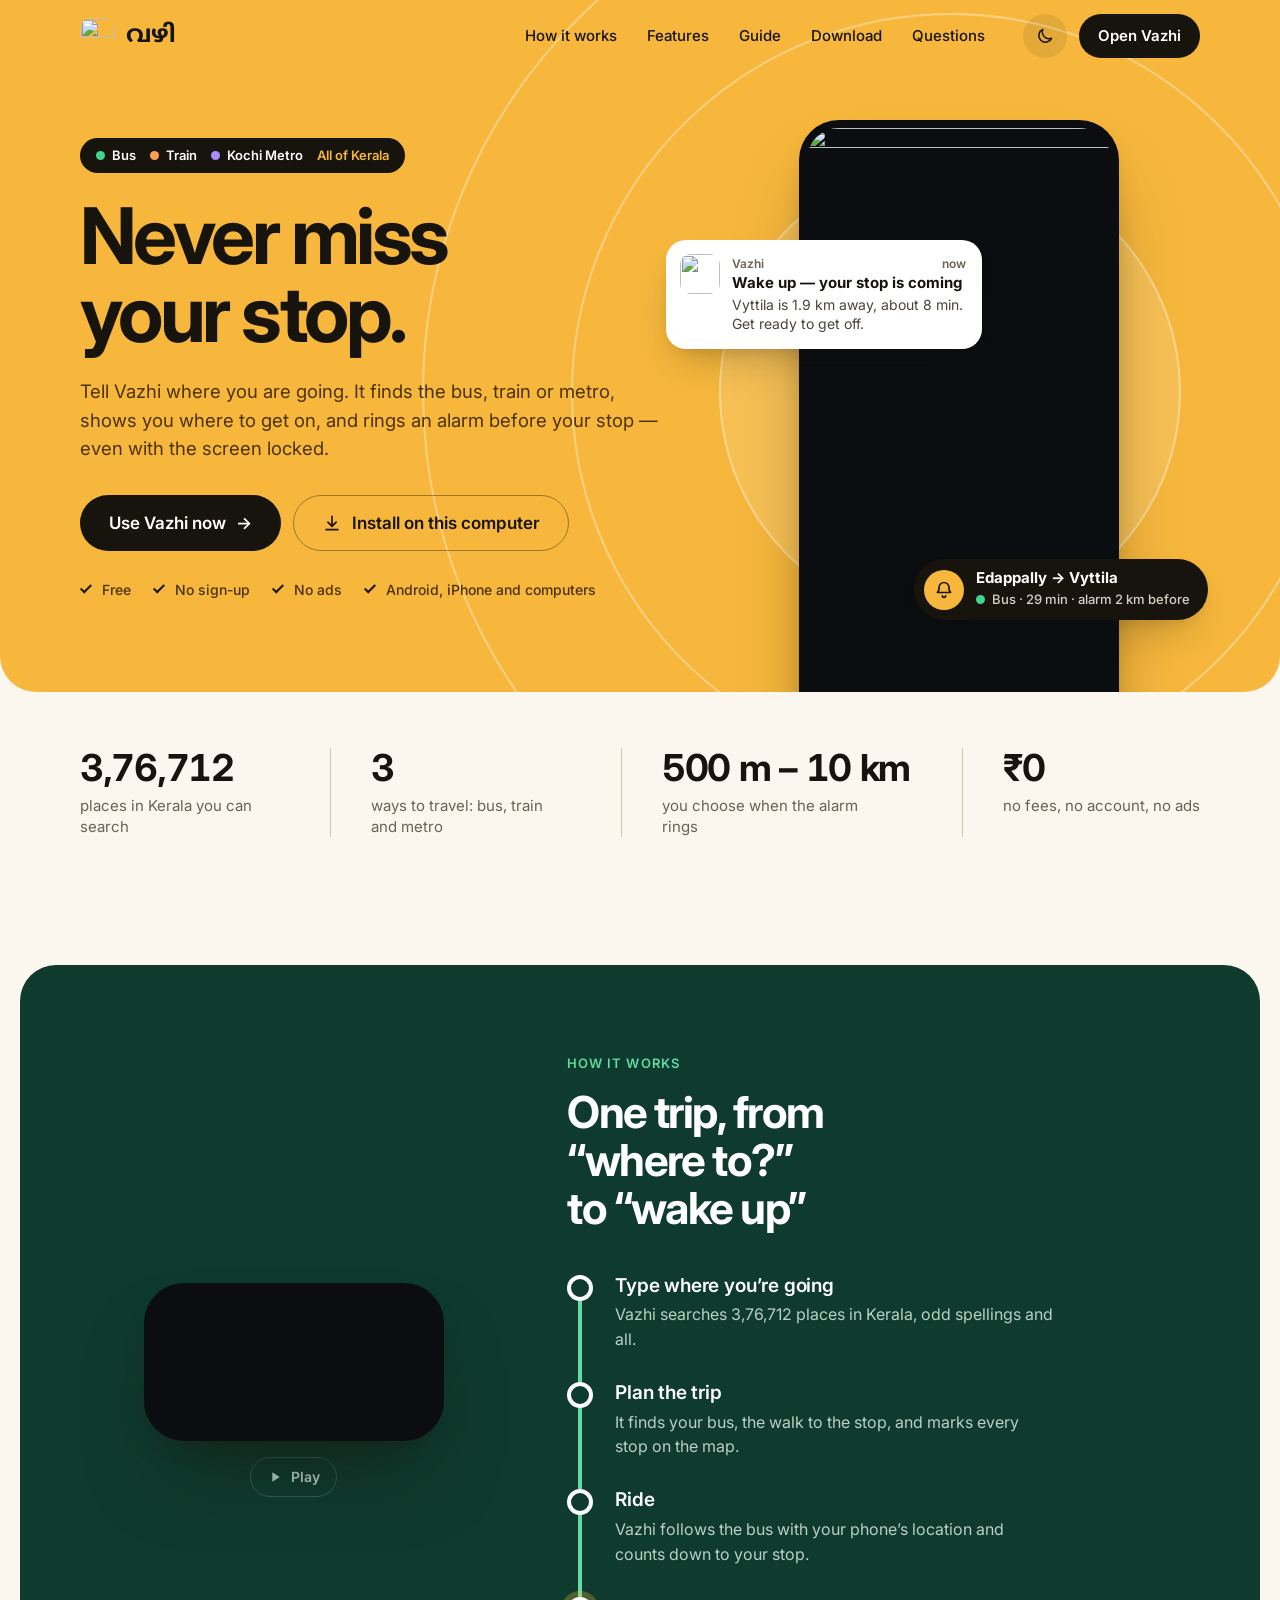
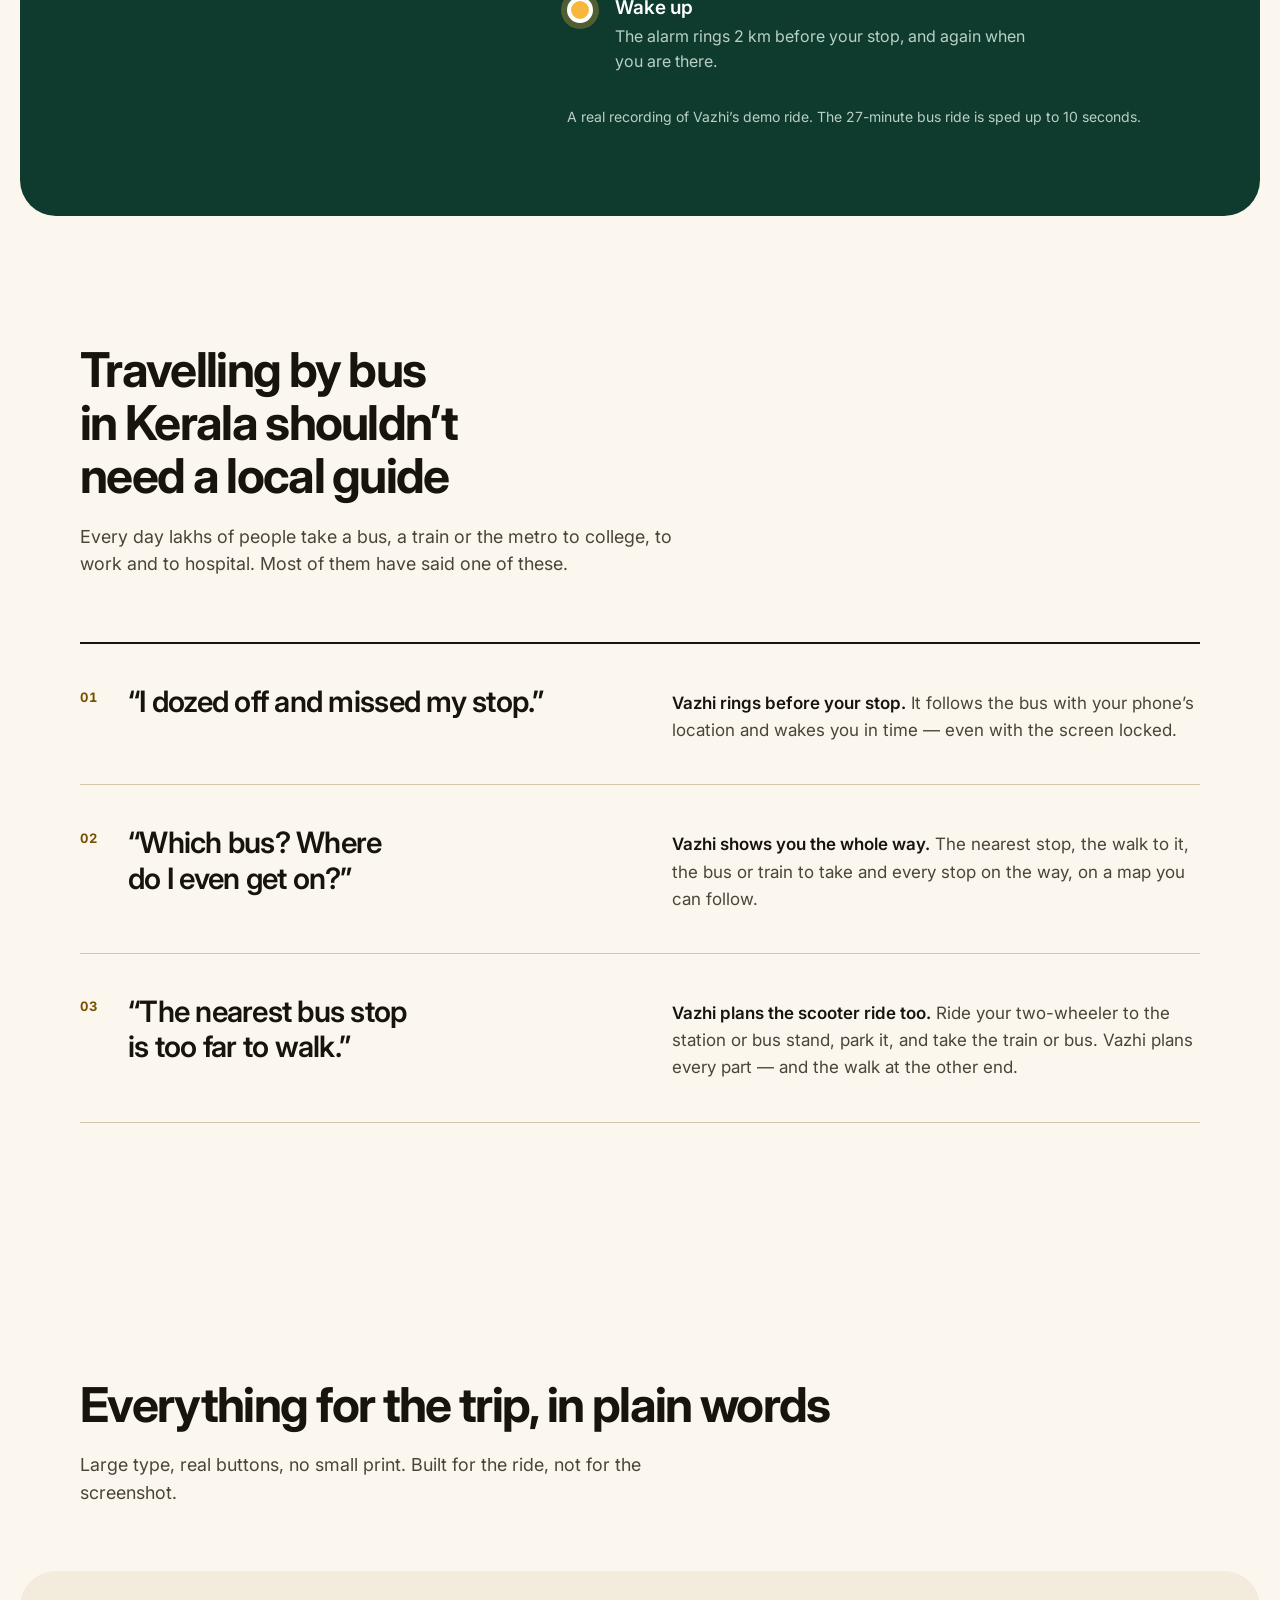
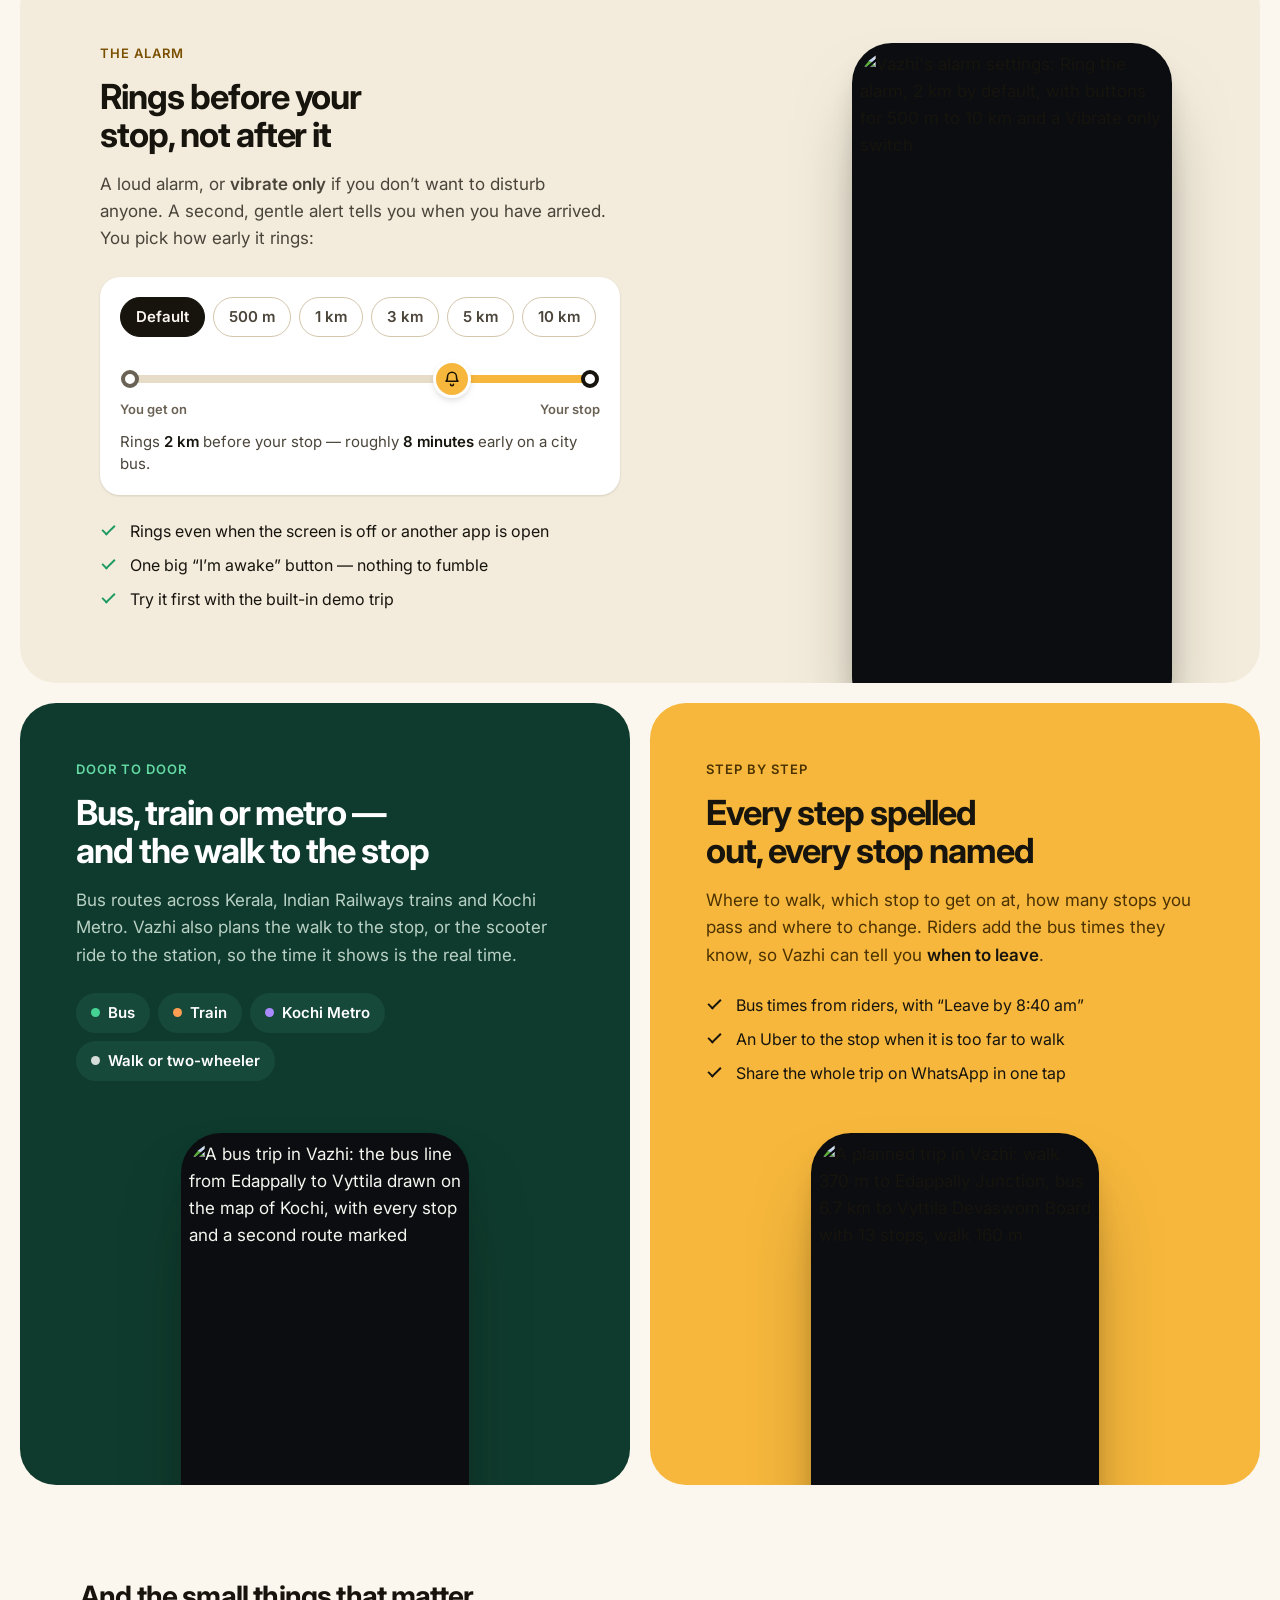
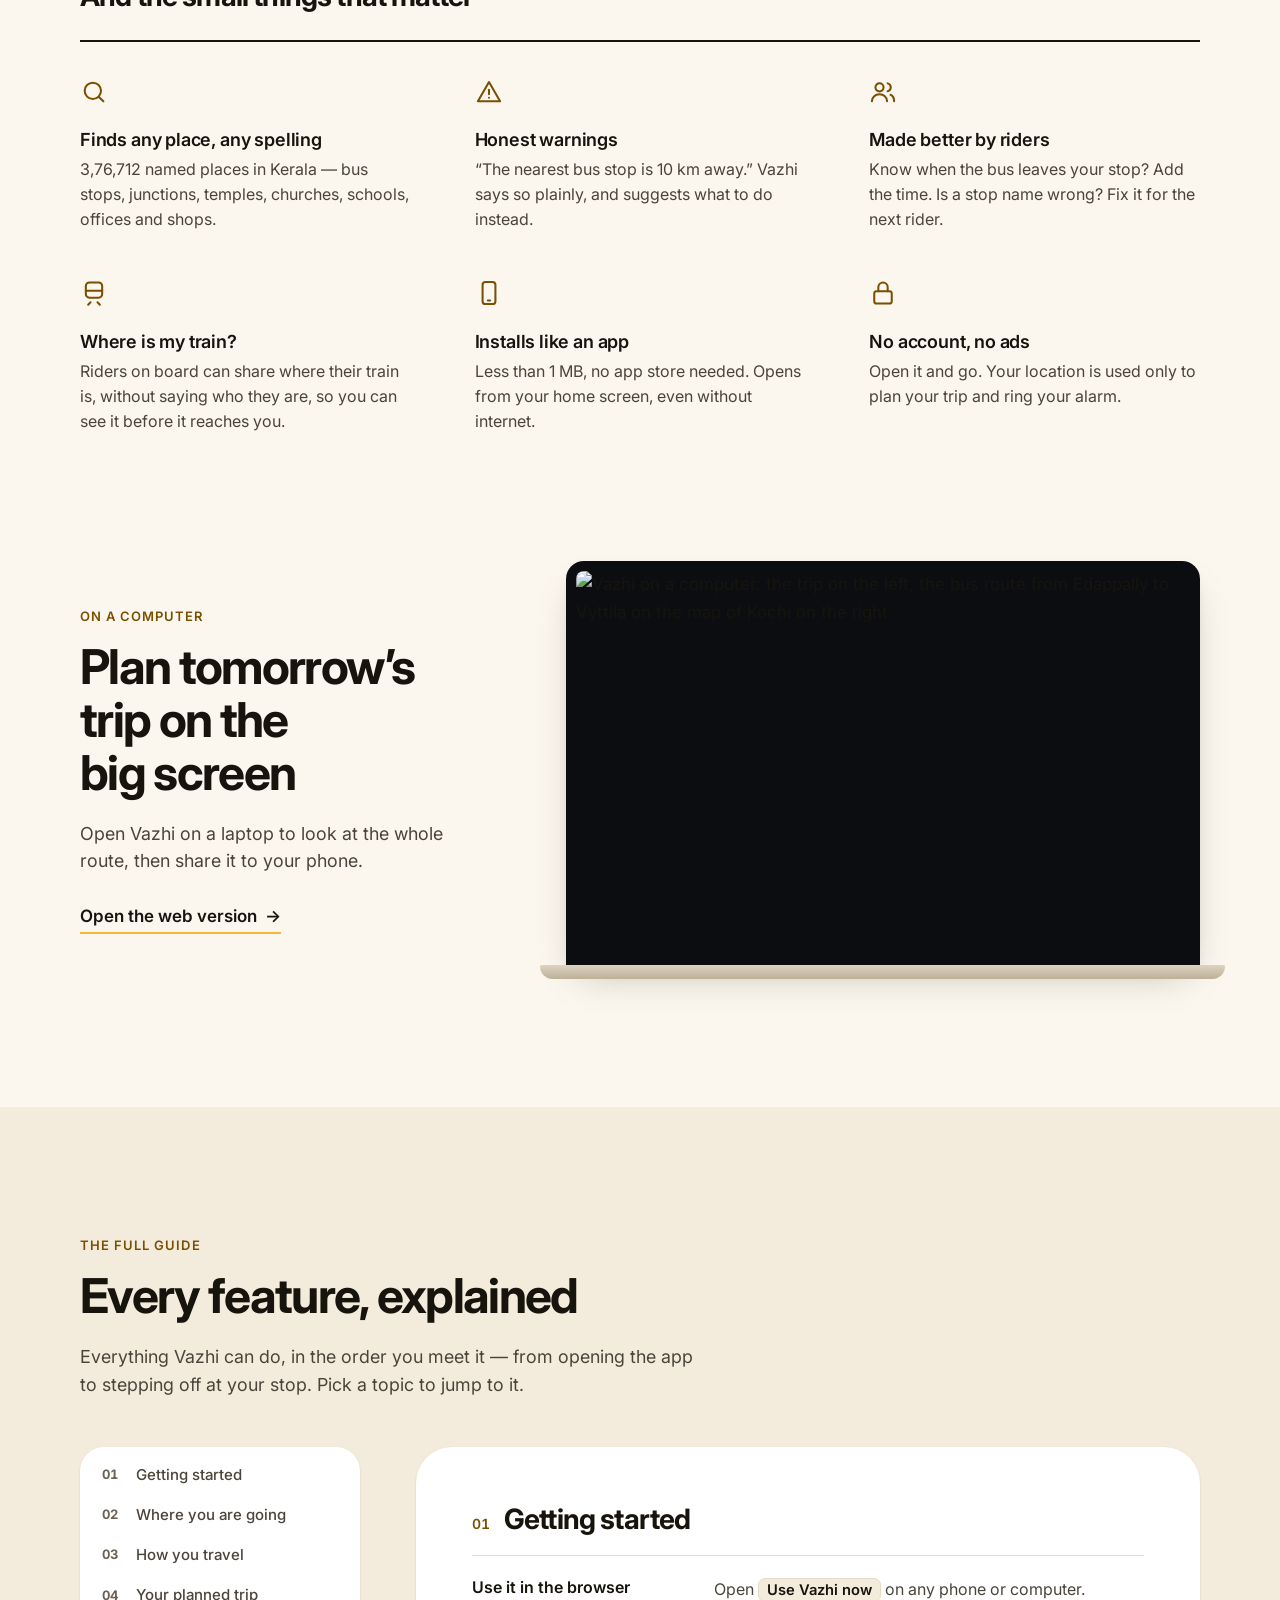
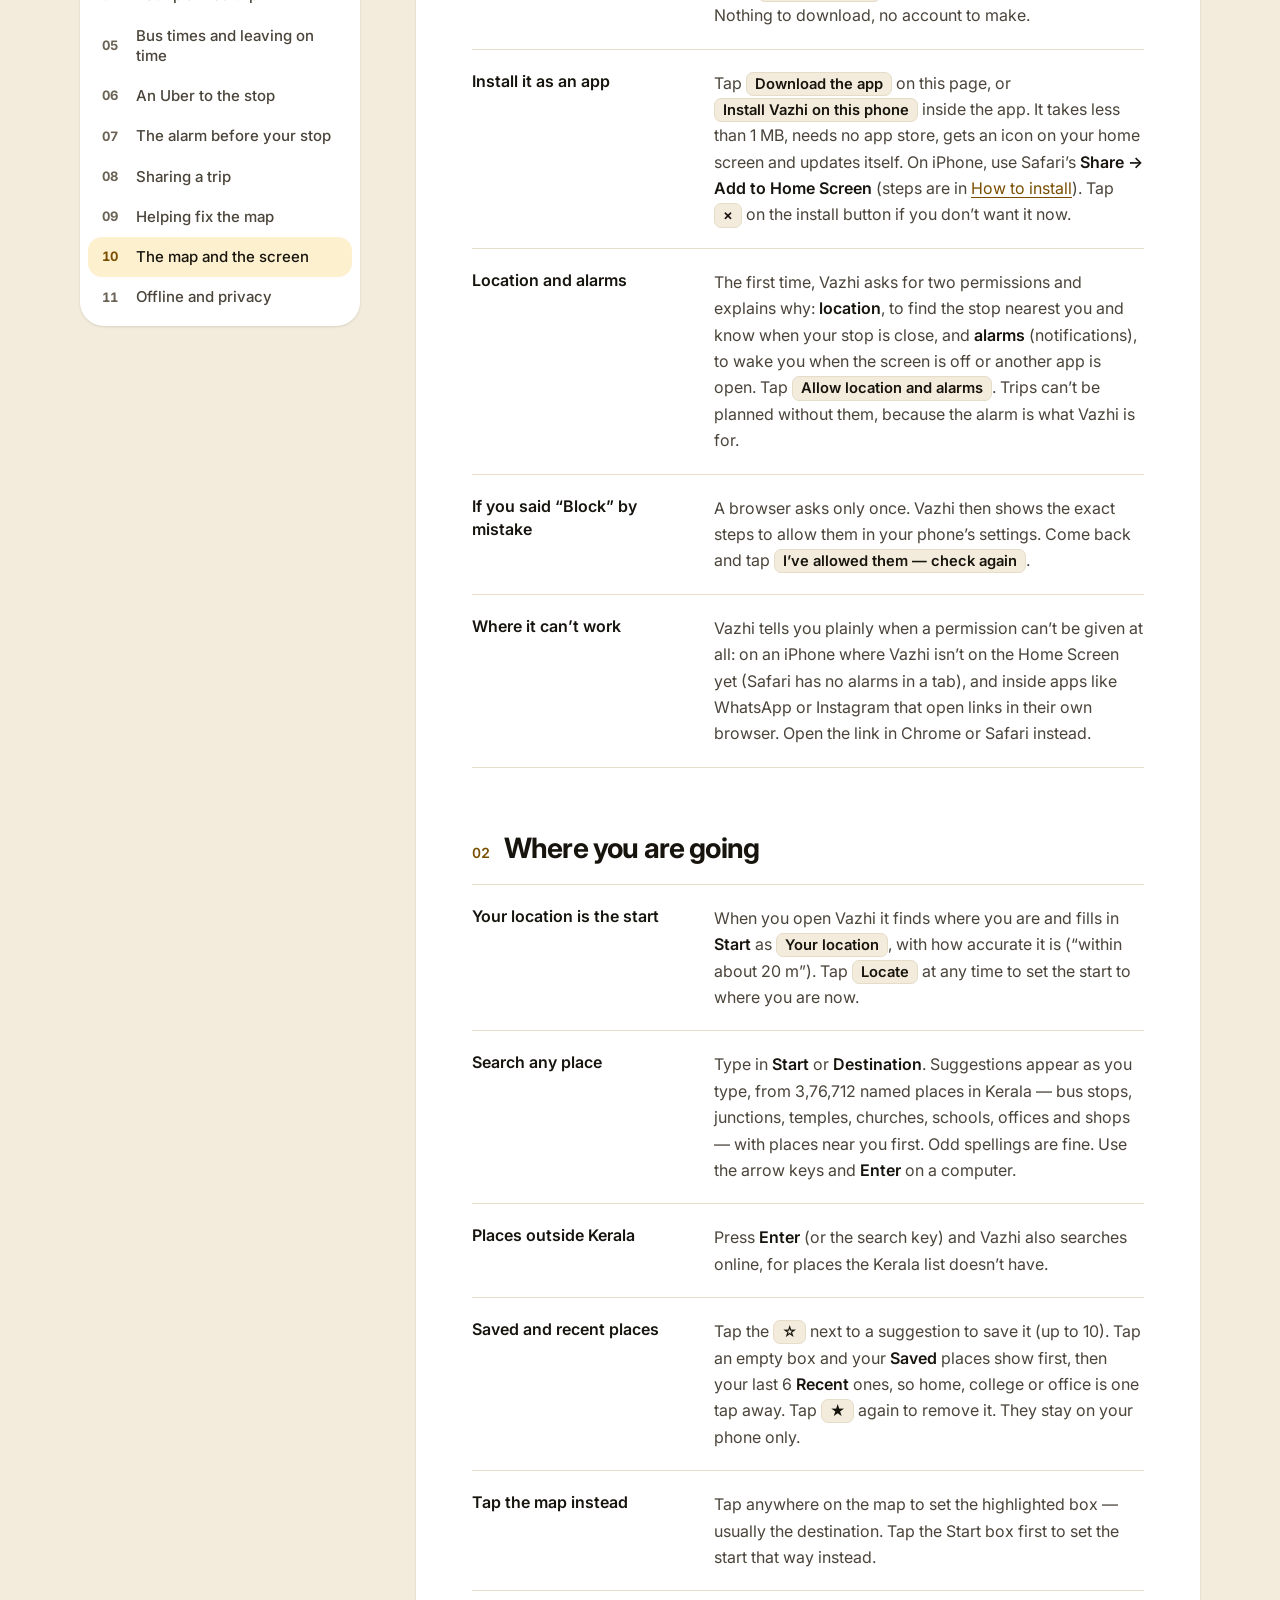
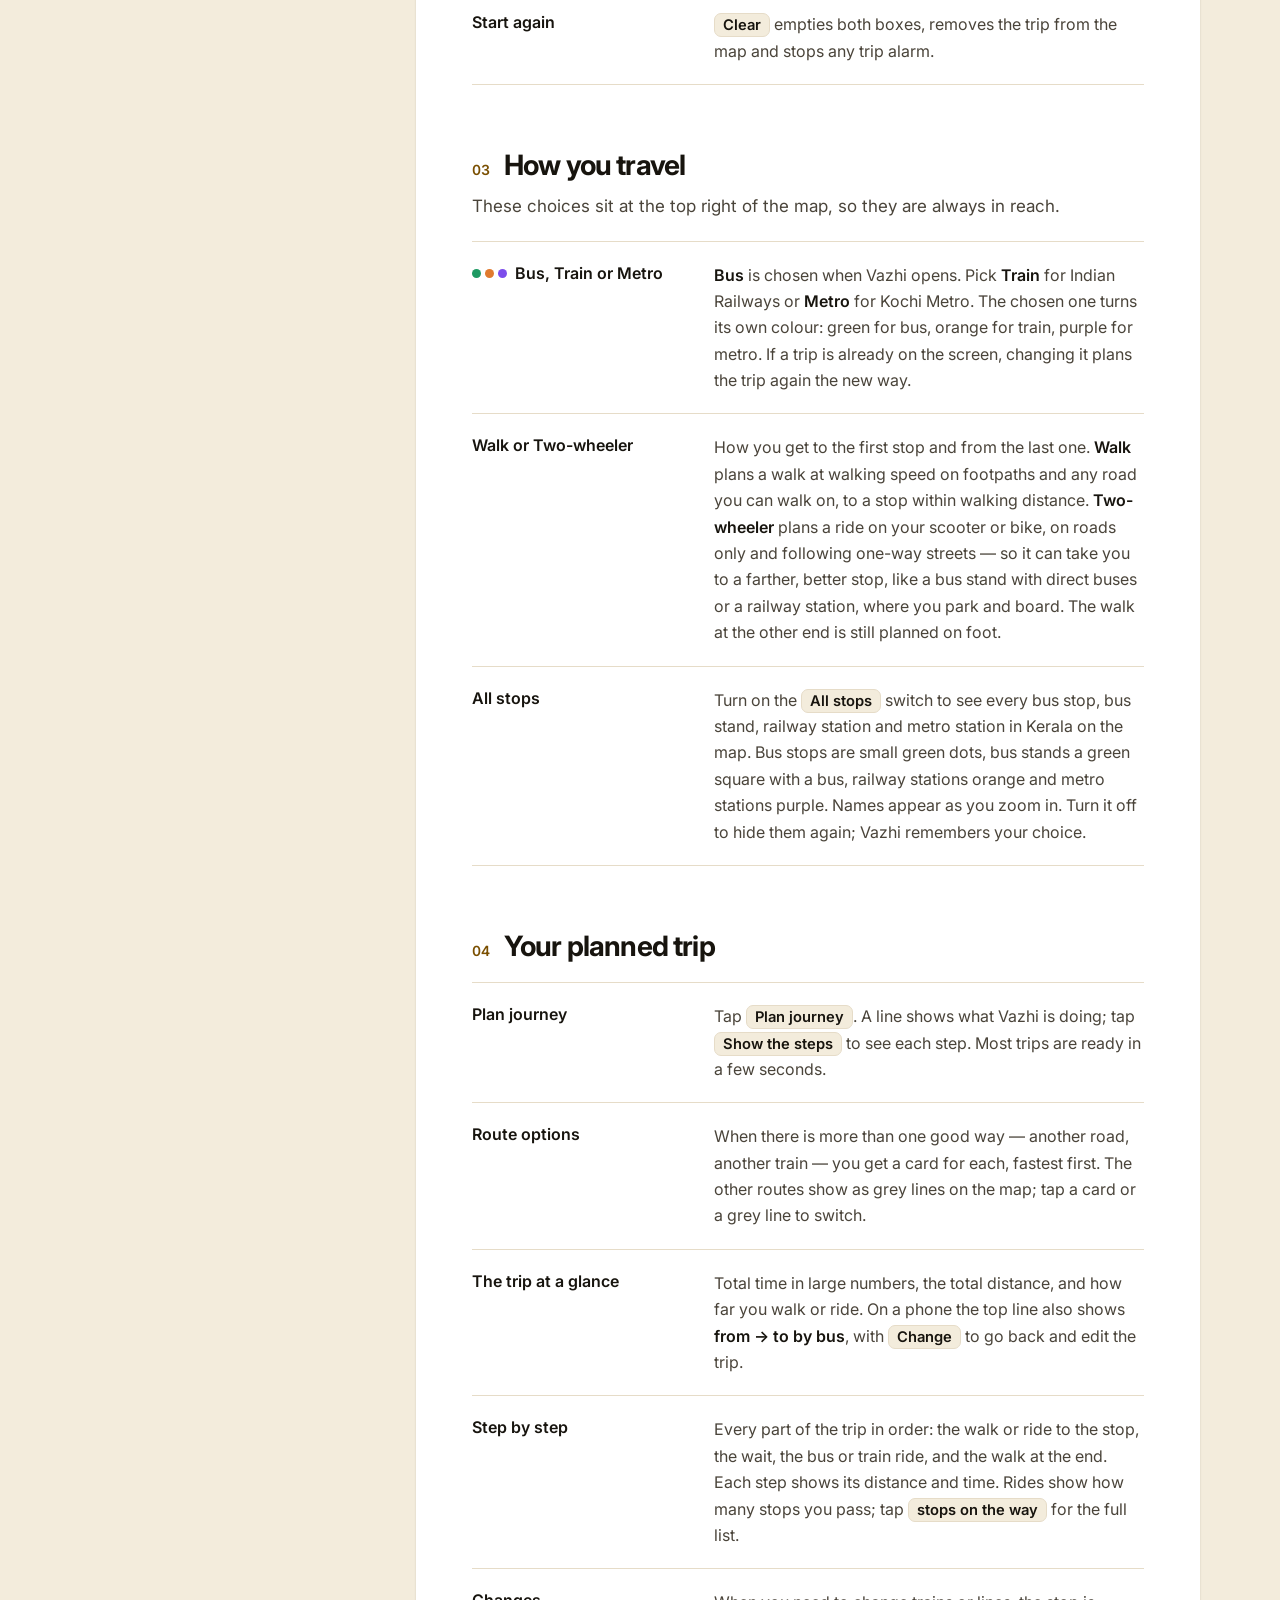
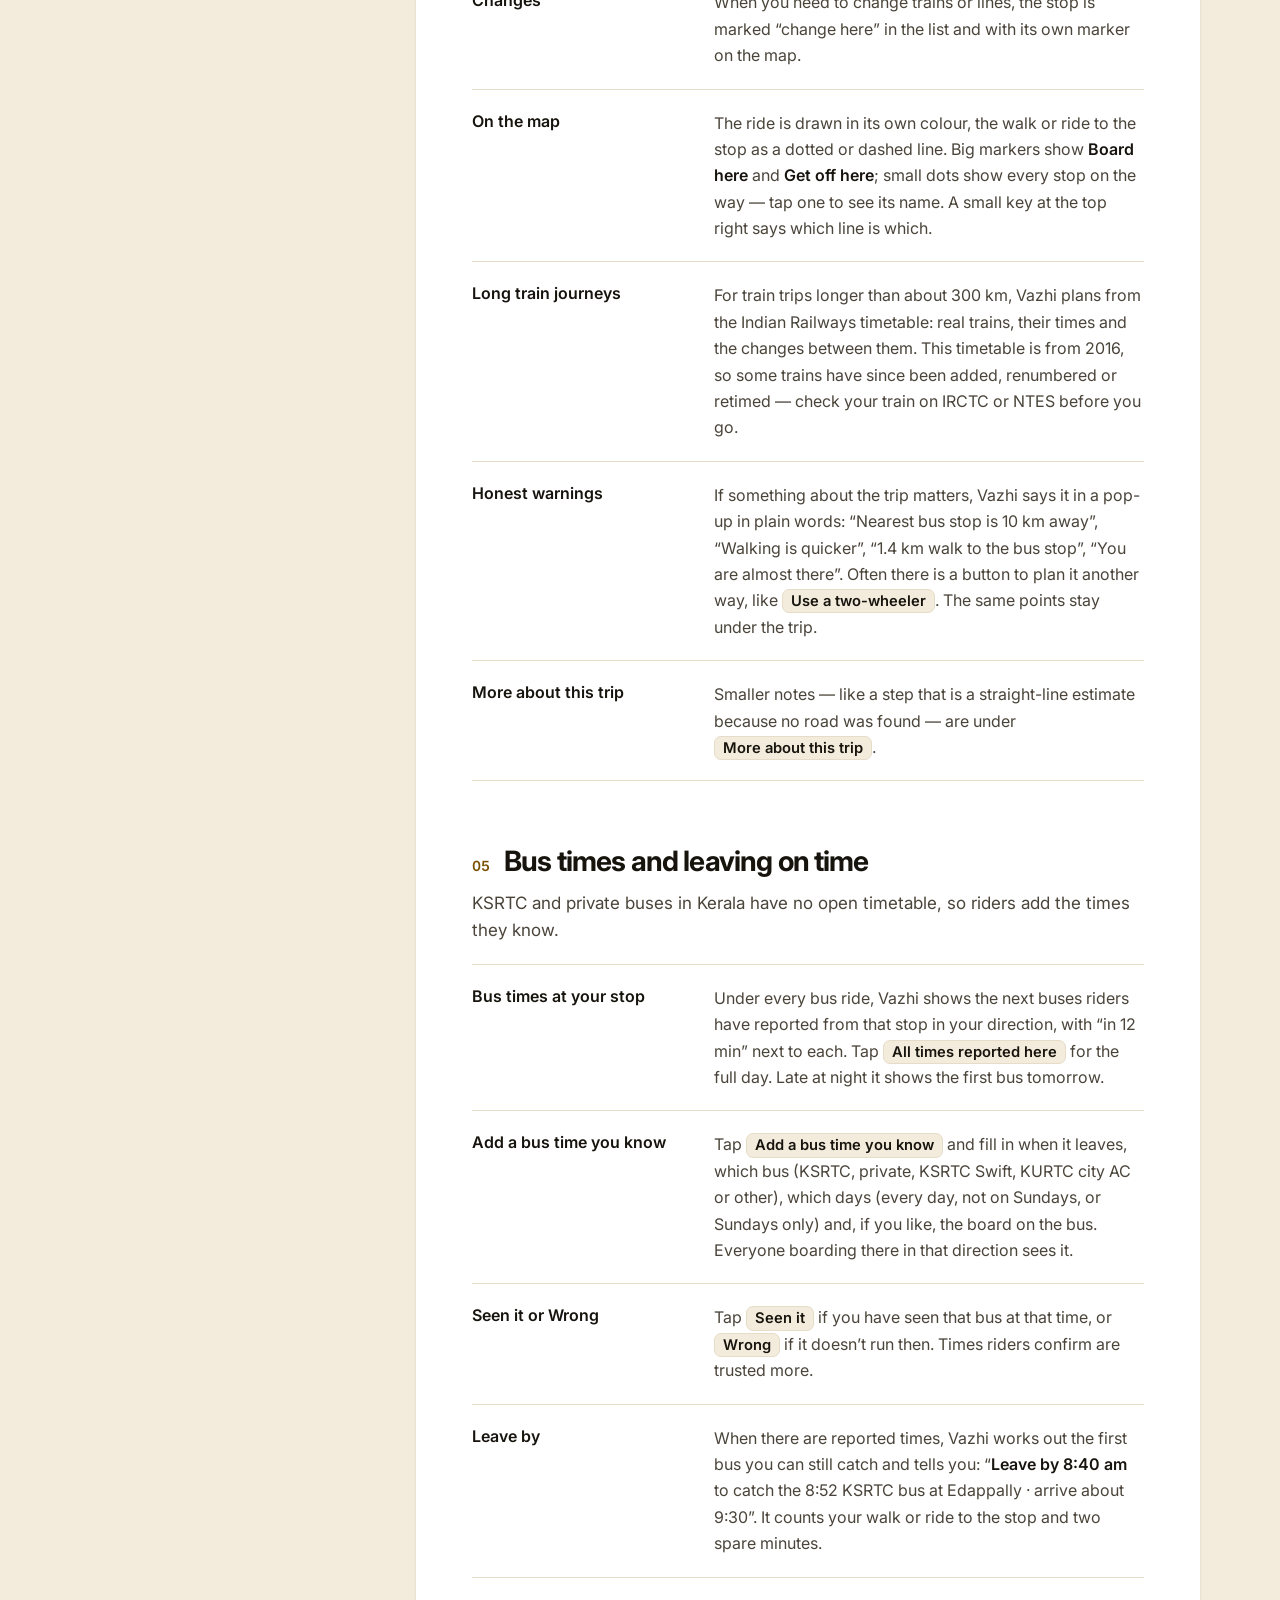
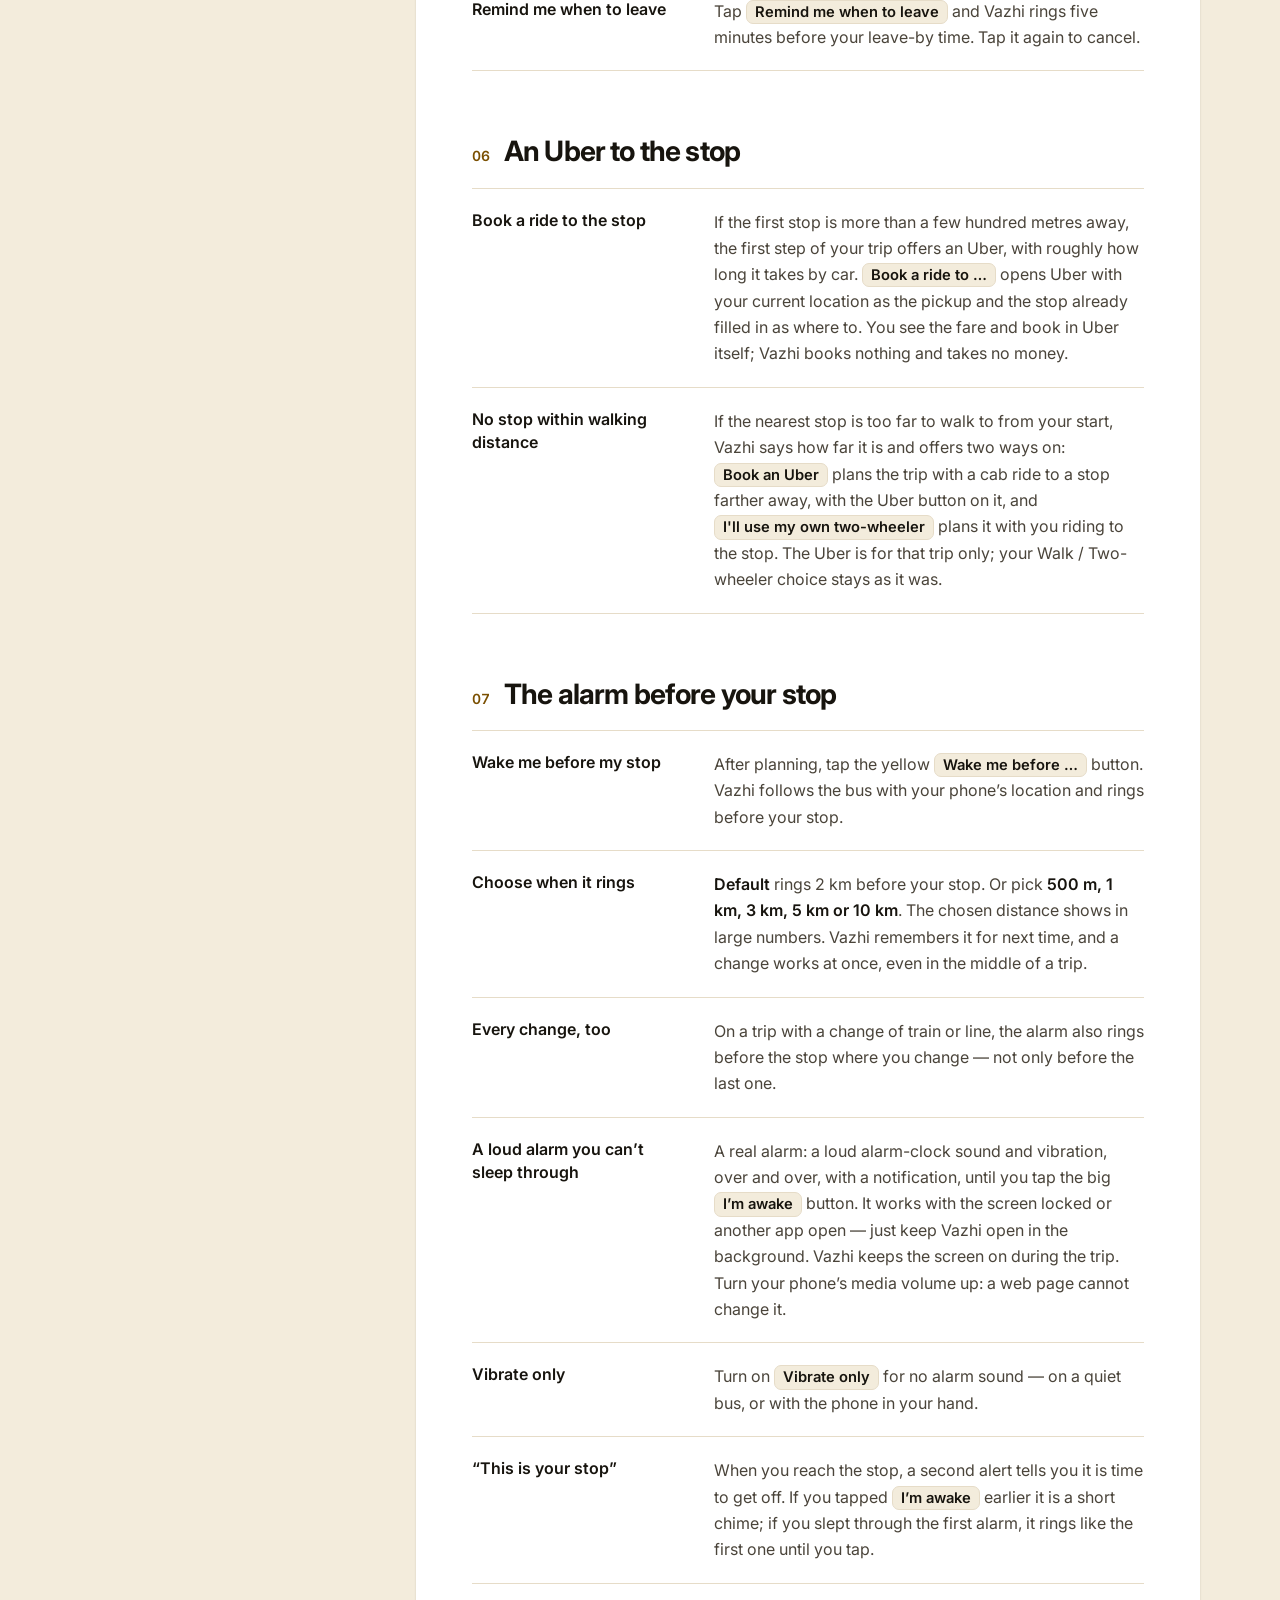
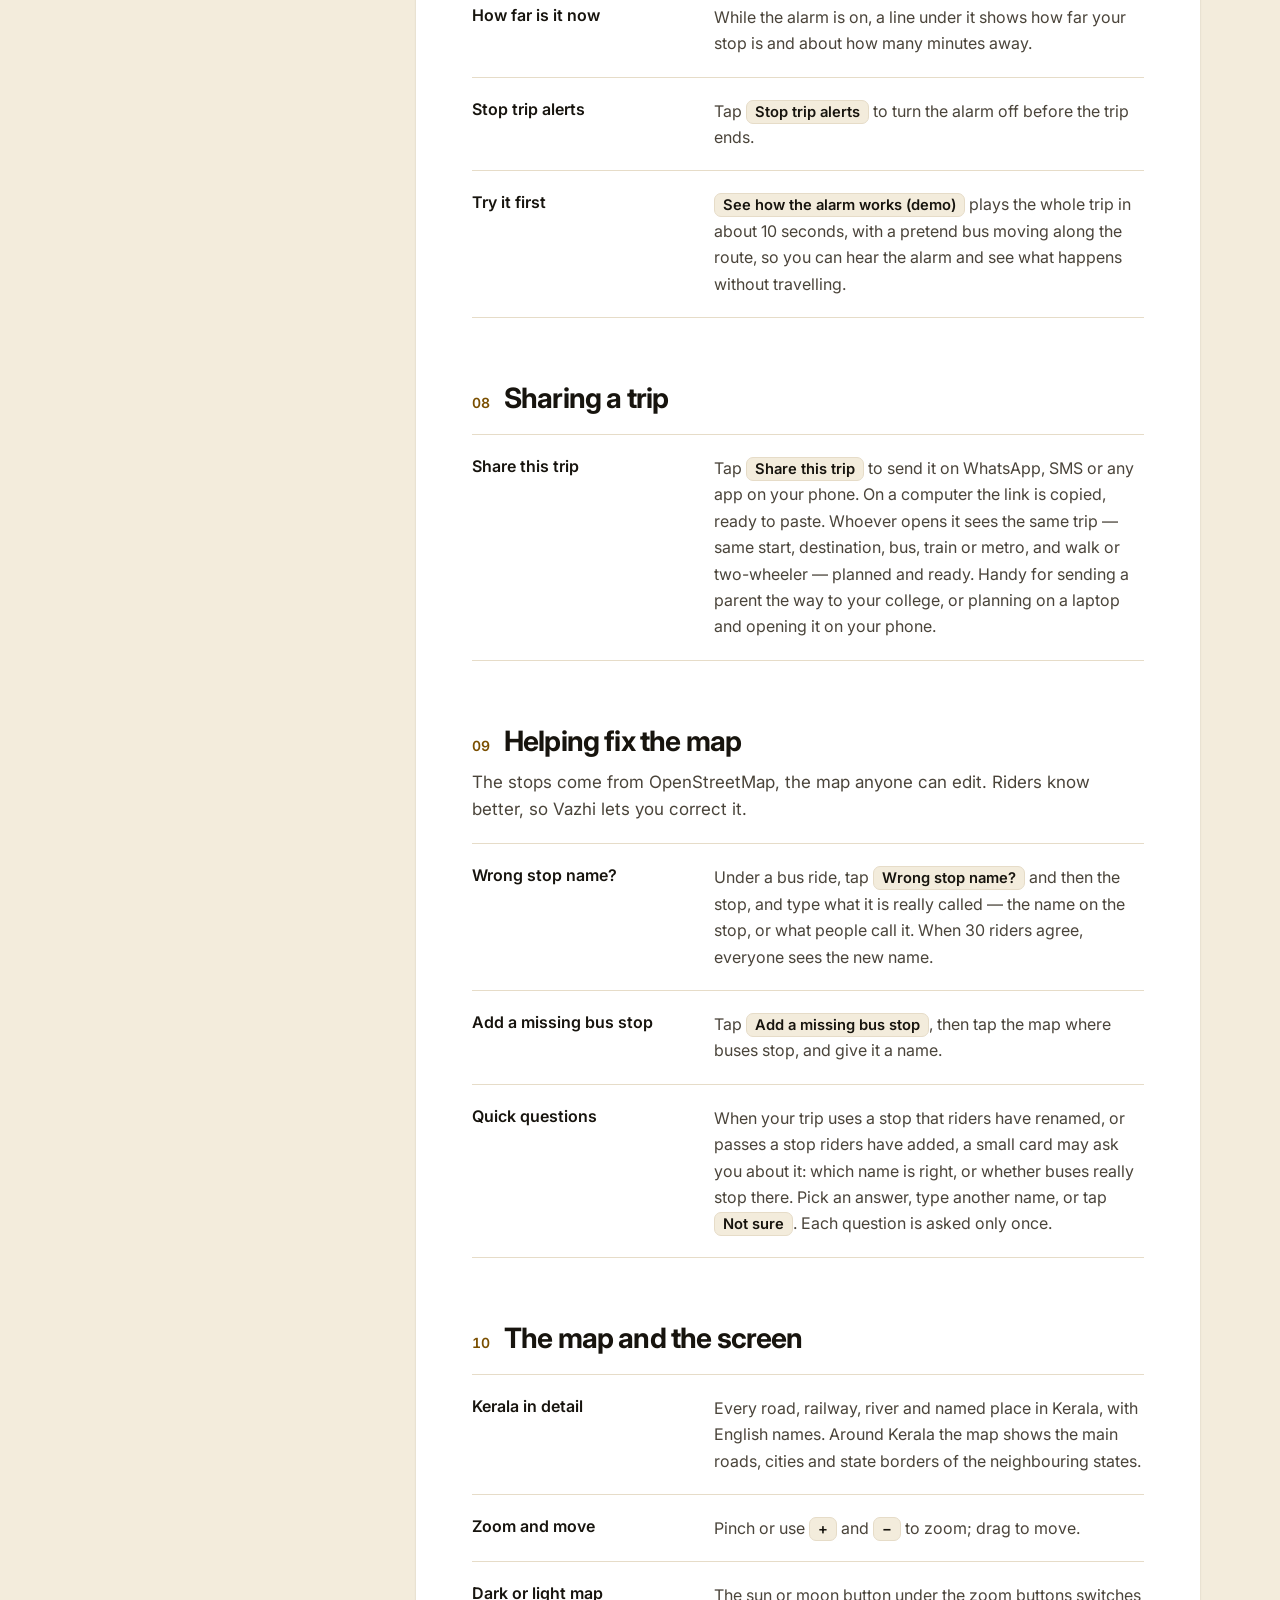
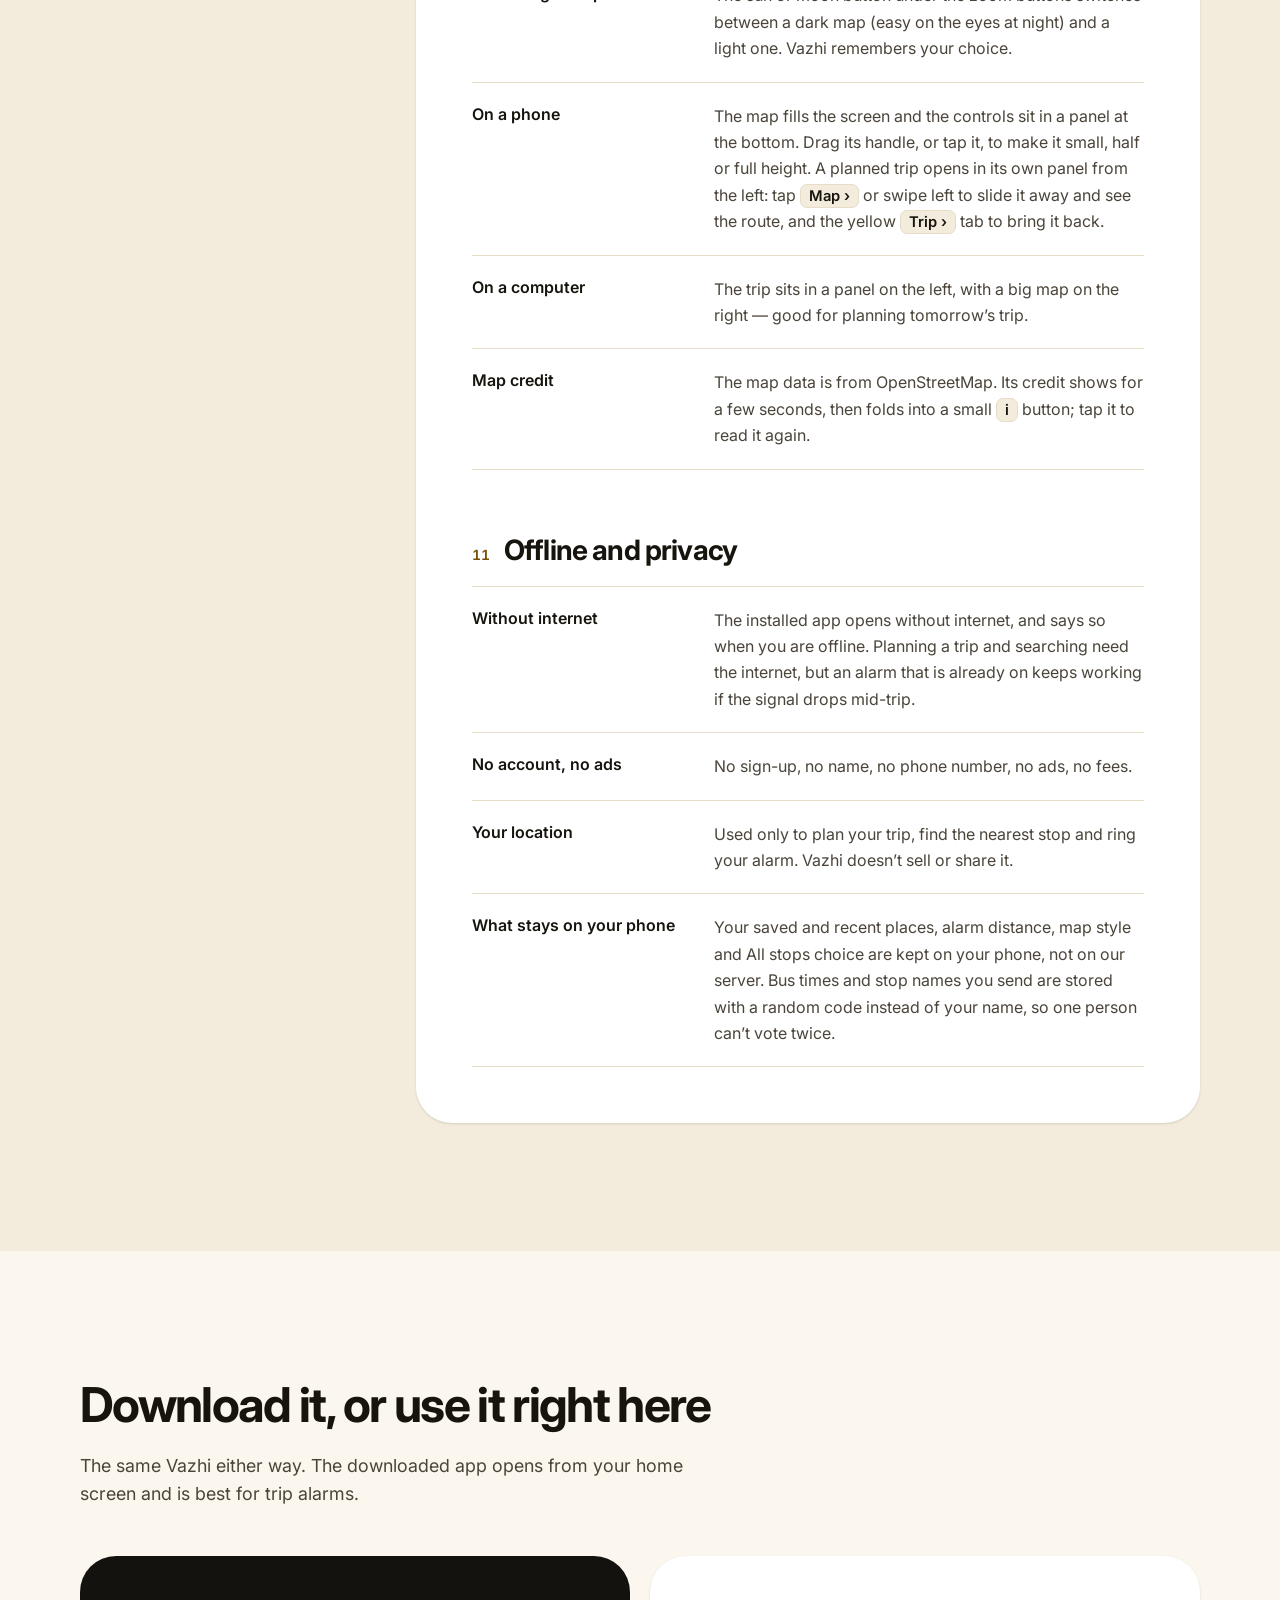
==== design-preview/index.html @ 4b5fb873 "Trip alarm speaks the stop name in Malayalam; backups and site updates Trip alarm voice: - The alarm" ====
<!DOCTYPE html>
<html lang="en-IN">
<head>
<meta charset="utf-8" />
<meta name="viewport" content="width=device-width, initial-scale=1" />
<title>Vazhi — never miss your stop</title>
<meta name="description" content="Vazhi plans your trip by bus, train or metro across Kerala and rings an alarm before your stop. Free, no sign-up. Install it or use it in your browser." />
<meta name="theme-color" content="#f6b73c" data-dark="#1b1812" />
<meta property="og:title" content="Vazhi — never miss your stop" />
<meta property="og:description" content="Bus, train and metro across Kerala, door to door, with an alarm before your stop." />
<meta property="og:type" content="website" />
<link rel="manifest" href="manifest.webmanifest" />
<link rel="icon" type="image/png" sizes="32x32" href="icons/favicon-32.png" />
<link rel="apple-touch-icon" href="icons/apple-touch-icon.png" />
<link rel="preconnect" href="https://fonts.googleapis.com" />
<link rel="preconnect" href="https://fonts.gstatic.com" crossorigin />
<link rel="stylesheet" href="https://fonts.googleapis.com/css2?family=Inter:opsz,wght@14..32,400..700&family=Noto+Sans+Malayalam:wght@600;700&display=swap" />
<link rel="stylesheet" href="home.css" />
<script src="theme.js"></script>
</head>
<body class="home">

<a class="skip" href="#main">Skip to content</a>

<header class="nav" id="nav">
  <div class="wrap nav__in">
    <a class="logo" href="#top" aria-label="Vazhi home">
      <img src="icons/icon-192.png" alt="" width="36" height="36" />
      <span class="ml" lang="ml">വഴി</span>
    </a>
    <nav class="nav__links" aria-label="Sections">
      <a href="#how">How it works</a>
      <a href="#features">Features</a>
      <a href="#guide">Guide</a>
      <a href="#get">Download</a>
      <a href="#faq">Questions</a>
    </nav>
    <button type="button" class="theme-toggle" id="theme-toggle" aria-label="Switch to dark mode" aria-pressed="false">
      <svg class="theme-toggle__moon" viewBox="0 0 24 24" aria-hidden="true"><path d="M20 14.5A8 8 0 0 1 9.5 4a8 8 0 1 0 10.5 10.5Z"/></svg>
      <svg class="theme-toggle__sun" viewBox="0 0 24 24" aria-hidden="true"><circle cx="12" cy="12" r="4"/><path d="M12 2v2.5M12 19.5V22M2 12h2.5M19.5 12H22M4.9 4.9l1.8 1.8M17.3 17.3l1.8 1.8M4.9 19.1l1.8-1.8M17.3 6.7l1.8-1.8"/></svg>
    </button>
    <a class="btn btn--small btn--ink" href="/app">Open Vazhi</a>
    <button type="button" class="nav__menu" id="nav-menu" aria-label="Menu" aria-expanded="false" aria-controls="nav-drop">
      <span></span><span></span><span></span>
    </button>
  </div>
  <!-- Phones and tablets: the sections behind the three-bar button. -->
  <nav class="nav__drop" id="nav-drop" aria-label="Sections" hidden>
    <div class="wrap">
      <a href="#how">How it works</a>
      <a href="#why">Why Vazhi</a>
      <a href="#features">Features</a>
      <a href="#guide">Full guide</a>
      <a href="#get">Download</a>
      <a href="#how-install">How to install</a>
      <a href="#faq">Questions</a>
    </div>
  </nav>
</header>

<main id="main">

<!-- ============================================================ hero -->
<section class="hero" id="top">
  <div class="rings hero__rings" aria-hidden="true"><i></i><i></i><i></i></div>
  <div class="wrap hero__in">
    <div class="hero__text">
      <p class="modes-pill"><span><i class="dot dot--bus"></i>Bus</span><span><i class="dot dot--train"></i>Train</span><span><i class="dot dot--metro"></i>Kochi Metro</span><span class="modes-pill__where">All of Kerala</span></p>
      <h1>Never miss your&nbsp;stop.</h1>
      <p class="lead">Tell Vazhi where you are going. It finds the bus, train or metro, shows you where to get on, and rings an alarm before your stop &mdash; even with the screen locked.</p>
      <div class="cta">
        <a class="btn btn--ink btn--big" href="/app">Use Vazhi now <span aria-hidden="true">&rarr;</span></a>
        <button type="button" class="btn btn--onbrand btn--big js-install">
          <svg aria-hidden="true" viewBox="0 0 24 24"><path d="M12 3a1 1 0 0 1 1 1v9.6l3.3-3.3a1 1 0 1 1 1.4 1.4l-5 5a1 1 0 0 1-1.4 0l-5-5a1 1 0 0 1 1.4-1.4l3.3 3.3V4a1 1 0 0 1 1-1ZM5 19h14a1 1 0 1 1 0 2H5a1 1 0 1 1 0-2Z"/></svg>
          <span class="js-install-label">Download the app</span>
        </button>
      </div>
      <ul class="assure" aria-label="What it costs">
        <li>Free</li><li>No sign-up</li><li>No ads</li><li>Android, iPhone and computers</li>
      </ul>
    </div>

    <div class="hero__art" aria-hidden="true">
      <div class="phone hero__phone"><img src="site/phone-route.webp" alt="" width="585" height="1266" /></div>
      <div class="note">
        <img src="icons/icon-192.png" alt="" width="40" height="40" />
        <div>
          <p class="note__meta"><span>Vazhi</span><span>now</span></p>
          <p class="note__title">Wake up &mdash; your stop is coming</p>
          <p class="note__body">Vyttila is 1.9 km away, about 8 min. Get ready to get off.</p>
        </div>
      </div>
      <div class="tripchip">
        <span class="tripchip__bell"><svg viewBox="0 0 24 24"><path d="M6 9a6 6 0 1 1 12 0c0 5 2 6 2 6H4s2-1 2-6Z"/><path d="M10 19a2 2 0 0 0 4 0"/></svg></span>
        <div>
          <p class="tripchip__title">Edappally &rarr; Vyttila</p>
          <p class="tripchip__body"><i class="dot dot--bus"></i>Bus &middot; 29 min &middot; alarm 2 km before</p>
        </div>
      </div>
    </div>
  </div>
</section>

<!-- ============================================================ numbers -->
<section class="numbers" aria-label="Vazhi in numbers">
  <div class="wrap numbers__in">
    <div><b>3,76,712</b><span>places in Kerala you can search</span></div>
    <div><b>3</b><span>ways to travel: bus, train and metro</span></div>
    <div><b>500 m – 10 km</b><span>you choose when the alarm rings</span></div>
    <div><b>₹0</b><span>no fees, no account, no ads</span></div>
  </div>
</section>

<!-- ============================================================ how it works (the demo) -->
<section class="band" id="how" aria-labelledby="demo-h">
  <div class="panel panel--forest demo">
    <div class="demo__shot">
      <div class="phone demo__phone">
        <video class="demo__video" id="demo-video" muted loop playsinline preload="metadata"
               poster="site/demo-poster.webp" width="600" height="1298"
               aria-label="Vazhi demo: typing Vyttila, planning a bus trip from Edappally, the bus moving along the map, the alarm: Wake up, then This is your stop, and a five-star rating">
          <source src="site/demo.mp4" type="video/mp4" />
        </video>
      </div>
      <button type="button" class="demo__toggle" id="demo-toggle" aria-controls="demo-video">
        <svg class="demo__ico demo__ico--pause" viewBox="0 0 24 24" aria-hidden="true"><path d="M7 5h3v14H7zM14 5h3v14h-3z"/></svg>
        <svg class="demo__ico demo__ico--play" viewBox="0 0 24 24" aria-hidden="true"><path d="M8 5v14l11-7z"/></svg>
        <span id="demo-toggle-label">Pause</span>
      </button>
    </div>
    <div class="demo__text">
      <p class="eyebrow">How it works</p>
      <h2 id="demo-h">One trip, from &ldquo;where&nbsp;to?&rdquo; to &ldquo;wake&nbsp;up&rdquo;</h2>
      <ol class="line">
        <li class="step"><b>Type where you&rsquo;re going</b><span>Vazhi searches 3,76,712 places in Kerala, odd spellings and all.</span></li>
        <li class="step"><b>Plan the trip</b><span>It finds your bus, the walk to the stop, and marks every stop on the map.</span></li>
        <li class="step"><b>Ride</b><span>Vazhi follows the bus with your phone&rsquo;s location and counts down to your stop.</span></li>
        <li class="step step--end"><b>Wake up</b><span>The alarm rings 2&nbsp;km before your stop, and again when you are there.</span></li>
      </ol>
      <p class="demo__note">A real recording of Vazhi&rsquo;s demo ride. The 27-minute bus ride is sped up to 10 seconds.</p>
    </div>
  </div>
</section>

<!-- ============================================================ why -->
<section class="section" id="why">
  <div class="wrap">
    <header class="why__head">
      <h2>Travelling by bus in Kerala shouldn&rsquo;t need a local guide</h2>
      <p class="section__lead">Every day lakhs of people take a bus, a train or the metro to college, to work and to hospital. Most of them have said one of these.</p>
    </header>
    <ol class="pains">
      <li class="pain">
        <p class="pain__q"><span class="pain__n" aria-hidden="true">01</span>&ldquo;I dozed off and missed my stop.&rdquo;</p>
        <p class="pain__a"><b>Vazhi rings before your stop.</b> It follows the bus with your phone&rsquo;s location and wakes you in time &mdash; even with the screen locked.</p>
      </li>
      <li class="pain">
        <p class="pain__q"><span class="pain__n" aria-hidden="true">02</span>&ldquo;Which bus? Where do I even get on?&rdquo;</p>
        <p class="pain__a"><b>Vazhi shows you the whole way.</b> The nearest stop, the walk to it, the bus or train to take and every stop on the way, on a map you can follow.</p>
      </li>
      <li class="pain">
        <p class="pain__q"><span class="pain__n" aria-hidden="true">03</span>&ldquo;The nearest bus stop is too far to walk.&rdquo;</p>
        <p class="pain__a"><b>Vazhi plans the scooter ride too.</b> Ride your two-wheeler to the station or bus stand, park it, and take the train or bus. Vazhi plans every part &mdash; and the walk at the other end.</p>
      </li>
    </ol>
  </div>
</section>

<!-- ============================================================ features -->
<section class="section section--tiles" id="features">
  <div class="wrap">
    <header class="sec-head">
      <h2>Everything for the trip, in plain words</h2>
      <p class="section__lead">Large type, real buttons, no small print. Built for the ride, not for the screenshot.</p>
    </header>
  </div>

  <div class="bento">
    <article class="tile tile--wide tile--sand feature">
      <div class="tile__text">
        <p class="eyebrow">The alarm</p>
        <h3>Rings before your stop, not after it</h3>
        <p>A loud alarm, or <b>vibrate only</b> if you don&rsquo;t want to disturb anyone. A second, gentle alert tells you when you have arrived. You pick how early it rings:</p>

        <div class="ring" id="ring">
          <div class="ring__chips" role="radiogroup" aria-label="Ring the alarm this far before your stop">
            <button type="button" role="radio" aria-checked="true" data-km="2" data-say="2 km" data-min="8">Default</button>
            <button type="button" role="radio" aria-checked="false" data-km="0.5" data-say="500 m" data-min="2" tabindex="-1">500 m</button>
            <button type="button" role="radio" aria-checked="false" data-km="1" data-say="1 km" data-min="4" tabindex="-1">1 km</button>
            <button type="button" role="radio" aria-checked="false" data-km="3" data-say="3 km" data-min="12" tabindex="-1">3 km</button>
            <button type="button" role="radio" aria-checked="false" data-km="5" data-say="5 km" data-min="20" tabindex="-1">5 km</button>
            <button type="button" role="radio" aria-checked="false" data-km="10" data-say="10 km" data-min="40" tabindex="-1">10 km</button>
          </div>
          <div class="ring__track" aria-hidden="true">
            <span class="ring__zone" id="ring-zone"></span>
            <span class="ring__bus" id="ring-bus"><svg viewBox="0 0 24 24"><path d="M6 9a6 6 0 1 1 12 0c0 5 2 6 2 6H4s2-1 2-6Z"/><path d="M10 19a2 2 0 0 0 4 0"/></svg></span>
            <span class="ring__start"></span>
            <span class="ring__stop"></span>
          </div>
          <p class="ring__ends" aria-hidden="true"><span>You get on</span><span>Your stop</span></p>
          <p class="ring__say" aria-live="polite">Rings <b id="ring-km">2 km</b> before your stop &mdash; roughly <b id="ring-min">8 minutes</b> early on a city bus.</p>
        </div>

        <ul class="ticks">
          <li>Rings even when the screen is off or another app is open</li>
          <li>One big &ldquo;I&rsquo;m awake&rdquo; button &mdash; nothing to fumble</li>
          <li>Try it first with the built-in demo trip</li>
        </ul>
      </div>
      <div class="tile__shot"><div class="phone"><img src="site/phone-alarm-set.webp" alt="Vazhi's alarm settings: Ring the alarm, 2 km by default, with buttons for 500 m to 10 km and a Vibrate only switch" width="585" height="1266" loading="lazy" /></div></div>
    </article>

    <article class="tile tile--forest feature">
      <div class="tile__text">
        <p class="eyebrow">Door to door</p>
        <h3>Bus, train or metro &mdash; and the walk to the stop</h3>
        <p>Bus routes across Kerala, Indian Railways trains and Kochi Metro. Vazhi also plans the walk to the stop, or the scooter ride to the station, so the time it shows is the real time.</p>
        <ul class="modes" aria-label="Ways to travel">
          <li><i class="dot dot--bus"></i>Bus</li>
          <li><i class="dot dot--train"></i>Train</li>
          <li><i class="dot dot--metro"></i>Kochi Metro</li>
          <li><i class="dot dot--walk"></i>Walk or two-wheeler</li>
        </ul>
      </div>
      <div class="tile__shot"><div class="phone"><img src="site/phone-route.webp" alt="A bus trip in Vazhi: the bus line from Edappally to Vyttila drawn on the map of Kochi, with every stop and a second route marked" width="585" height="1266" loading="lazy" /></div></div>
    </article>

    <article class="tile tile--amber feature">
      <div class="tile__text">
        <p class="eyebrow">Step by step</p>
        <h3>Every step spelled out, every stop named</h3>
        <p>Where to walk, which stop to get on at, how many stops you pass and where to change. Riders add the bus times they know, so Vazhi can tell you <b>when to leave</b>.</p>
        <ul class="ticks">
          <li>Bus times from riders, with &ldquo;Leave by 8:40 am&rdquo;</li>
          <li>An Uber to the stop when it is too far to walk</li>
          <li>Share the whole trip on WhatsApp in one tap</li>
        </ul>
      </div>
      <div class="tile__shot"><div class="phone"><img src="site/phone-steps.webp" alt="A planned trip in Vazhi: walk 370 m to Edappally Junction, bus 6.7 km to Vyttila Devaswom Board with 13 stops, walk 160 m" width="585" height="1266" loading="lazy" /></div></div>
    </article>
  </div>

  <div class="wrap">
    <div class="extras">
      <h3 class="extras__title">And the small things that matter</h3>
      <ul class="extras__list">
        <li class="feature">
          <svg class="ico" viewBox="0 0 24 24" aria-hidden="true"><circle cx="11" cy="11" r="7"/><path d="m20 20-4-4"/></svg>
          <h4>Finds any place, any spelling</h4>
          <p>3,76,712 named places in Kerala &mdash; bus stops, junctions, temples, churches, schools, offices and shops.</p>
        </li>
        <li class="feature">
          <svg class="ico" viewBox="0 0 24 24" aria-hidden="true"><path d="M12 3.5 21.5 20h-19z"/><path d="M12 10v4"/><path d="M12 17h.01"/></svg>
          <h4>Honest warnings</h4>
          <p>&ldquo;The nearest bus stop is 10 km away.&rdquo; Vazhi says so plainly, and suggests what to do instead.</p>
        </li>
        <li class="feature">
          <svg class="ico" viewBox="0 0 24 24" aria-hidden="true"><circle cx="9" cy="8" r="3.5"/><path d="M2.5 20c0-3.6 2.9-6 6.5-6s6.5 2.4 6.5 6"/><path d="M16 4.6a3.5 3.5 0 0 1 0 6.8"/><path d="M18.5 14.4c1.8.8 3 2.9 3 5.6"/></svg>
          <h4>Made better by riders</h4>
          <p>Know when the bus leaves your stop? Add the time. Is a stop name wrong? Fix it for the next rider.</p>
        </li>
        <li class="feature">
          <svg class="ico" viewBox="0 0 24 24" aria-hidden="true"><rect x="5" y="3" width="14" height="13" rx="3"/><path d="M5 10h14M9 20l-2 2M15 20l2 2"/></svg>
          <h4>Where is my train?</h4>
          <p>Riders on board can share where their train is, without saying who they are, so you can see it before it reaches you.</p>
        </li>
        <li class="feature">
          <svg class="ico" viewBox="0 0 24 24" aria-hidden="true"><rect x="6.5" y="2.5" width="11" height="19" rx="2.5"/><path d="M11 18.5h2"/></svg>
          <h4>Installs like an app</h4>
          <p>Less than 1 MB, no app store needed. Opens from your home screen, even without internet.</p>
        </li>
        <li class="feature">
          <svg class="ico" viewBox="0 0 24 24" aria-hidden="true"><rect x="4.5" y="10.5" width="15" height="10.5" rx="2"/><path d="M8 10.5V7a4 4 0 0 1 8 0v3.5"/></svg>
          <h4>No account, no ads</h4>
          <p>Open it and go. Your location is used only to plan your trip and ring your alarm.</p>
        </li>
      </ul>
    </div>
  </div>
</section>

<!-- ============================================================ big screen -->
<section class="section section--bigscreen">
  <div class="wrap bigscreen">
    <div class="bigscreen__text">
      <p class="eyebrow">On a computer</p>
      <h2>Plan tomorrow&rsquo;s trip on the big screen</h2>
      <p class="section__lead">Open Vazhi on a laptop to look at the whole route, then share it to your phone.</p>
      <a class="link-arrow" href="/app">Open the web version <span aria-hidden="true">&rarr;</span></a>
    </div>
    <figure class="laptop">
      <div class="laptop__screen"><img src="site/desktop.webp" alt="Vazhi on a computer: the trip on the left, the bus route from Edappally to Vyttila on the map of Kochi on the right" width="1440" height="900" loading="lazy" /></div>
      <div class="laptop__base"></div>
    </figure>
  </div>
</section>

<!-- ============================================================ guide -->
<section class="section section--sand guide" id="guide">
  <div class="wrap">
    <header class="sec-head">
      <p class="eyebrow">The full guide</p>
      <h2>Every feature, explained</h2>
      <p class="section__lead">Everything Vazhi can do, in the order you meet it &mdash; from opening the app to stepping off at your stop. Pick a topic to jump to it.</p>
    </header>

    <div class="guide__layout">
      <nav class="guide__toc" aria-label="Guide topics">
        <ol>
          <li><a href="#g-start"><span>01</span>Getting started</a></li>
          <li><a href="#g-where"><span>02</span>Where you are going</a></li>
          <li><a href="#g-how"><span>03</span>How you travel</a></li>
          <li><a href="#g-plan"><span>04</span>Your planned trip</a></li>
          <li><a href="#g-times"><span>05</span>Bus times and leaving on time</a></li>
          <li><a href="#g-uber"><span>06</span>An Uber to the stop</a></li>
          <li><a href="#g-alarm"><span>07</span>The alarm before your stop</a></li>
          <li><a href="#g-share"><span>08</span>Sharing a trip</a></li>
          <li><a href="#g-fix"><span>09</span>Helping fix the map</a></li>
          <li><a href="#g-map"><span>10</span>The map and the screen</a></li>
          <li><a href="#g-offline"><span>11</span>Offline and privacy</a></li>
        </ol>
      </nav>

      <div class="guide__body">

        <section class="chapter" id="g-start" aria-labelledby="g-start-h">
          <h3 id="g-start-h"><span class="chapter__n">01</span>Getting started</h3>
          <dl class="fn">
            <div class="fn__item"><dt>Use it in the browser</dt>
              <dd>Open <span class="ui">Use Vazhi now</span> on any phone or computer. Nothing to download, no account to make.</dd></div>
            <div class="fn__item"><dt>Install it as an app</dt>
              <dd>Tap <span class="ui">Download the app</span> on this page, or <span class="ui">Install Vazhi on this phone</span> inside the app. It takes less than 1 MB, needs no app store, gets an icon on your home screen and updates itself. On iPhone, use Safari&rsquo;s <b>Share &rarr; Add to Home Screen</b> (steps are in <a href="#how-install">How to install</a>). Tap <span class="ui">&times;</span> on the install button if you don&rsquo;t want it now.</dd></div>
            <div class="fn__item"><dt>Location and alarms</dt>
              <dd>The first time, Vazhi asks for two permissions and explains why: <b>location</b>, to find the stop nearest you and know when your stop is close, and <b>alarms</b> (notifications), to wake you when the screen is off or another app is open. Tap <span class="ui">Allow location and alarms</span>. Trips can&rsquo;t be planned without them, because the alarm is what Vazhi is for.</dd></div>
            <div class="fn__item"><dt>If you said &ldquo;Block&rdquo; by mistake</dt>
              <dd>A browser asks only once. Vazhi then shows the exact steps to allow them in your phone&rsquo;s settings. Come back and tap <span class="ui">I&rsquo;ve allowed them &mdash; check again</span>.</dd></div>
            <div class="fn__item"><dt>Where it can&rsquo;t work</dt>
              <dd>Vazhi tells you plainly when a permission can&rsquo;t be given at all: on an iPhone where Vazhi isn&rsquo;t on the Home Screen yet (Safari has no alarms in a tab), and inside apps like WhatsApp or Instagram that open links in their own browser. Open the link in Chrome or Safari instead.</dd></div>
          </dl>
        </section>

        <section class="chapter" id="g-where" aria-labelledby="g-where-h">
          <h3 id="g-where-h"><span class="chapter__n">02</span>Where you are going</h3>
          <dl class="fn">
            <div class="fn__item"><dt>Your location is the start</dt>
              <dd>When you open Vazhi it finds where you are and fills in <b>Start</b> as <span class="ui">Your location</span>, with how accurate it is (&ldquo;within about 20 m&rdquo;). Tap <span class="ui">Locate</span> at any time to set the start to where you are now.</dd></div>
            <div class="fn__item"><dt>Search any place</dt>
              <dd>Type in <b>Start</b> or <b>Destination</b>. Suggestions appear as you type, from 3,76,712 named places in Kerala &mdash; bus stops, junctions, temples, churches, schools, offices and shops &mdash; with places near you first. Odd spellings are fine. Use the arrow keys and <b>Enter</b> on a computer.</dd></div>
            <div class="fn__item"><dt>Places outside Kerala</dt>
              <dd>Press <b>Enter</b> (or the search key) and Vazhi also searches online, for places the Kerala list doesn&rsquo;t have.</dd></div>
            <div class="fn__item"><dt>Saved and recent places</dt>
              <dd>Tap the <span class="ui">&#9734;</span> next to a suggestion to save it (up to 10). Tap an empty box and your <b>Saved</b> places show first, then your last 6 <b>Recent</b> ones, so home, college or office is one tap away. Tap <span class="ui">&#9733;</span> again to remove it. They stay on your phone only.</dd></div>
            <div class="fn__item"><dt>Tap the map instead</dt>
              <dd>Tap anywhere on the map to set the highlighted box &mdash; usually the destination. Tap the Start box first to set the start that way instead.</dd></div>
            <div class="fn__item"><dt>Start again</dt>
              <dd><span class="ui">Clear</span> empties both boxes, removes the trip from the map and stops any trip alarm.</dd></div>
          </dl>
        </section>

        <section class="chapter" id="g-how" aria-labelledby="g-how-h">
          <h3 id="g-how-h"><span class="chapter__n">03</span>How you travel</h3>
          <p class="chapter__lead">These choices sit at the top right of the map, so they are always in reach.</p>
          <dl class="fn">
            <div class="fn__item"><dt><span class="dot dot--bus"></span> <span class="dot dot--train"></span> <span class="dot dot--metro"></span>&ensp;Bus, Train or Metro</dt>
              <dd><b>Bus</b> is chosen when Vazhi opens. Pick <b>Train</b> for Indian Railways or <b>Metro</b> for Kochi Metro. The chosen one turns its own colour: green for bus, orange for train, purple for metro. If a trip is already on the screen, changing it plans the trip again the new way.</dd></div>
            <div class="fn__item"><dt>Walk or Two-wheeler</dt>
              <dd>How you get to the first stop and from the last one. <b>Walk</b> plans a walk at walking speed on footpaths and any road you can walk on, to a stop within walking distance. <b>Two-wheeler</b> plans a ride on your scooter or bike, on roads only and following one-way streets &mdash; so it can take you to a farther, better stop, like a bus stand with direct buses or a railway station, where you park and board. The walk at the other end is still planned on foot.</dd></div>
            <div class="fn__item"><dt>All stops</dt>
              <dd>Turn on the <span class="ui">All stops</span> switch to see every bus stop, bus stand, railway station and metro station in Kerala on the map. Bus stops are small green dots, bus stands a green square with a bus, railway stations orange and metro stations purple. Names appear as you zoom in. Turn it off to hide them again; Vazhi remembers your choice.</dd></div>
          </dl>
        </section>

        <section class="chapter" id="g-plan" aria-labelledby="g-plan-h">
          <h3 id="g-plan-h"><span class="chapter__n">04</span>Your planned trip</h3>
          <dl class="fn">
            <div class="fn__item"><dt>Plan journey</dt>
              <dd>Tap <span class="ui">Plan journey</span>. A line shows what Vazhi is doing; tap <span class="ui">Show the steps</span> to see each step. Most trips are ready in a few seconds.</dd></div>
            <div class="fn__item"><dt>Route options</dt>
              <dd>When there is more than one good way &mdash; another road, another train &mdash; you get a card for each, fastest first. The other routes show as grey lines on the map; tap a card or a grey line to switch.</dd></div>
            <div class="fn__item"><dt>The trip at a glance</dt>
              <dd>Total time in large numbers, the total distance, and how far you walk or ride. On a phone the top line also shows <b>from &rarr; to by bus</b>, with <span class="ui">Change</span> to go back and edit the trip.</dd></div>
            <div class="fn__item"><dt>Step by step</dt>
              <dd>Every part of the trip in order: the walk or ride to the stop, the wait, the bus or train ride, and the walk at the end. Each step shows its distance and time. Rides show how many stops you pass; tap <span class="ui">stops on the way</span> for the full list.</dd></div>
            <div class="fn__item"><dt>Changes</dt>
              <dd>When you need to change trains or lines, the stop is marked &ldquo;change here&rdquo; in the list and with its own marker on the map.</dd></div>
            <div class="fn__item"><dt>On the map</dt>
              <dd>The ride is drawn in its own colour, the walk or ride to the stop as a dotted or dashed line. Big markers show <b>Board here</b> and <b>Get off here</b>; small dots show every stop on the way &mdash; tap one to see its name. A small key at the top right says which line is which.</dd></div>
            <div class="fn__item"><dt>Long train journeys</dt>
              <dd>For train trips longer than about 300 km, Vazhi plans from the Indian Railways timetable: real trains, their times and the changes between them. This timetable is from 2016, so some trains have since been added, renumbered or retimed &mdash; check your train on IRCTC or NTES before you go.</dd></div>
            <div class="fn__item"><dt>Honest warnings</dt>
              <dd>If something about the trip matters, Vazhi says it in a pop-up in plain words: &ldquo;Nearest bus stop is 10 km away&rdquo;, &ldquo;Walking is quicker&rdquo;, &ldquo;1.4 km walk to the bus stop&rdquo;, &ldquo;You are almost there&rdquo;. Often there is a button to plan it another way, like <span class="ui">Use a two-wheeler</span>. The same points stay under the trip.</dd></div>
            <div class="fn__item"><dt>More about this trip</dt>
              <dd>Smaller notes &mdash; like a step that is a straight-line estimate because no road was found &mdash; are under <span class="ui">More about this trip</span>.</dd></div>
          </dl>
        </section>

        <section class="chapter" id="g-times" aria-labelledby="g-times-h">
          <h3 id="g-times-h"><span class="chapter__n">05</span>Bus times and leaving on time</h3>
          <p class="chapter__lead">KSRTC and private buses in Kerala have no open timetable, so riders add the times they know.</p>
          <dl class="fn">
            <div class="fn__item"><dt>Bus times at your stop</dt>
              <dd>Under every bus ride, Vazhi shows the next buses riders have reported from that stop in your direction, with &ldquo;in 12 min&rdquo; next to each. Tap <span class="ui">All times reported here</span> for the full day. Late at night it shows the first bus tomorrow.</dd></div>
            <div class="fn__item"><dt>Add a bus time you know</dt>
              <dd>Tap <span class="ui">Add a bus time you know</span> and fill in when it leaves, which bus (KSRTC, private, KSRTC Swift, KURTC city AC or other), which days (every day, not on Sundays, or Sundays only) and, if you like, the board on the bus. Everyone boarding there in that direction sees it.</dd></div>
            <div class="fn__item"><dt>Seen it or Wrong</dt>
              <dd>Tap <span class="ui">Seen it</span> if you have seen that bus at that time, or <span class="ui">Wrong</span> if it doesn&rsquo;t run then. Times riders confirm are trusted more.</dd></div>
            <div class="fn__item"><dt>Leave by</dt>
              <dd>When there are reported times, Vazhi works out the first bus you can still catch and tells you: &ldquo;<b>Leave by 8:40 am</b> to catch the 8:52 KSRTC bus at Edappally &middot; arrive about 9:30&rdquo;. It counts your walk or ride to the stop and two spare minutes.</dd></div>
            <div class="fn__item"><dt>Remind me when to leave</dt>
              <dd>Tap <span class="ui">Remind me when to leave</span> and Vazhi rings five minutes before your leave-by time. Tap it again to cancel.</dd></div>
          </dl>
        </section>

        <section class="chapter" id="g-uber" aria-labelledby="g-uber-h">
          <h3 id="g-uber-h"><span class="chapter__n">06</span>An Uber to the stop</h3>
          <dl class="fn">
            <div class="fn__item"><dt>Book a ride to the stop</dt>
              <dd>If the first stop is more than a few hundred metres away, the first step of your trip offers an Uber, with roughly how long it takes by car. <span class="ui">Book a ride to &hellip;</span> opens Uber with your current location as the pickup and the stop already filled in as where to. You see the fare and book in Uber itself; Vazhi books nothing and takes no money.</dd></div>
            <div class="fn__item"><dt>No stop within walking distance</dt>
              <dd>If the nearest stop is too far to walk to from your start, Vazhi says how far it is and offers two ways on: <span class="ui">Book an Uber</span> plans the trip with a cab ride to a stop farther away, with the Uber button on it, and <span class="ui">I'll use my own two-wheeler</span> plans it with you riding to the stop. The Uber is for that trip only; your Walk / Two-wheeler choice stays as it was.</dd></div>
          </dl>
        </section>

        <section class="chapter" id="g-alarm" aria-labelledby="g-alarm-h">
          <h3 id="g-alarm-h"><span class="chapter__n">07</span>The alarm before your stop</h3>
          <dl class="fn">
            <div class="fn__item"><dt>Wake me before my stop</dt>
              <dd>After planning, tap the yellow <span class="ui">Wake me before &hellip;</span> button. Vazhi follows the bus with your phone&rsquo;s location and rings before your stop.</dd></div>
            <div class="fn__item"><dt>Choose when it rings</dt>
              <dd><b>Default</b> rings 2 km before your stop. Or pick <b>500 m, 1 km, 3 km, 5 km or 10 km</b>. The chosen distance shows in large numbers. Vazhi remembers it for next time, and a change works at once, even in the middle of a trip.</dd></div>
            <div class="fn__item"><dt>Every change, too</dt>
              <dd>On a trip with a change of train or line, the alarm also rings before the stop where you change &mdash; not only before the last one.</dd></div>
            <div class="fn__item"><dt>A loud alarm you can&rsquo;t sleep through</dt>
              <dd>A real alarm: a loud alarm-clock sound and vibration, over and over, with a notification, until you tap the big <span class="ui">I&rsquo;m awake</span> button. It works with the screen locked or another app open &mdash; just keep Vazhi open in the background. Vazhi keeps the screen on during the trip. Turn your phone&rsquo;s media volume up: a web page cannot change it.</dd></div>
            <div class="fn__item"><dt>Vibrate only</dt>
              <dd>Turn on <span class="ui">Vibrate only</span> for no alarm sound &mdash; on a quiet bus, or with the phone in your hand.</dd></div>
            <div class="fn__item"><dt>&ldquo;This is your stop&rdquo;</dt>
              <dd>When you reach the stop, a second alert tells you it is time to get off. If you tapped <span class="ui">I&rsquo;m awake</span> earlier it is a short chime; if you slept through the first alarm, it rings like the first one until you tap.</dd></div>
            <div class="fn__item"><dt>How far is it now</dt>
              <dd>While the alarm is on, a line under it shows how far your stop is and about how many minutes away.</dd></div>
            <div class="fn__item"><dt>Stop trip alerts</dt>
              <dd>Tap <span class="ui">Stop trip alerts</span> to turn the alarm off before the trip ends.</dd></div>
            <div class="fn__item"><dt>Try it first</dt>
              <dd><span class="ui">See how the alarm works (demo)</span> plays the whole trip in about 10 seconds, with a pretend bus moving along the route, so you can hear the alarm and see what happens without travelling.</dd></div>
          </dl>
        </section>

        <section class="chapter" id="g-share" aria-labelledby="g-share-h">
          <h3 id="g-share-h"><span class="chapter__n">08</span>Sharing a trip</h3>
          <dl class="fn">
            <div class="fn__item"><dt>Share this trip</dt>
              <dd>Tap <span class="ui">Share this trip</span> to send it on WhatsApp, SMS or any app on your phone. On a computer the link is copied, ready to paste. Whoever opens it sees the same trip &mdash; same start, destination, bus, train or metro, and walk or two-wheeler &mdash; planned and ready. Handy for sending a parent the way to your college, or planning on a laptop and opening it on your phone.</dd></div>
          </dl>
        </section>

        <section class="chapter" id="g-fix" aria-labelledby="g-fix-h">
          <h3 id="g-fix-h"><span class="chapter__n">09</span>Helping fix the map</h3>
          <p class="chapter__lead">The stops come from OpenStreetMap, the map anyone can edit. Riders know better, so Vazhi lets you correct it.</p>
          <dl class="fn">
            <div class="fn__item"><dt>Wrong stop name?</dt>
              <dd>Under a bus ride, tap <span class="ui">Wrong stop name?</span> and then the stop, and type what it is really called &mdash; the name on the stop, or what people call it. When 30 riders agree, everyone sees the new name.</dd></div>
            <div class="fn__item"><dt>Add a missing bus stop</dt>
              <dd>Tap <span class="ui">Add a missing bus stop</span>, then tap the map where buses stop, and give it a name.</dd></div>
            <div class="fn__item"><dt>Quick questions</dt>
              <dd>When your trip uses a stop that riders have renamed, or passes a stop riders have added, a small card may ask you about it: which name is right, or whether buses really stop there. Pick an answer, type another name, or tap <span class="ui">Not sure</span>. Each question is asked only once.</dd></div>
          </dl>
        </section>

        <section class="chapter" id="g-map" aria-labelledby="g-map-h">
          <h3 id="g-map-h"><span class="chapter__n">10</span>The map and the screen</h3>
          <dl class="fn">
            <div class="fn__item"><dt>Kerala in detail</dt>
              <dd>Every road, railway, river and named place in Kerala, with English names. Around Kerala the map shows the main roads, cities and state borders of the neighbouring states.</dd></div>
            <div class="fn__item"><dt>Zoom and move</dt>
              <dd>Pinch or use <span class="ui">+</span> and <span class="ui">&minus;</span> to zoom; drag to move.</dd></div>
            <div class="fn__item"><dt>Dark or light map</dt>
              <dd>The sun or moon button under the zoom buttons switches between a dark map (easy on the eyes at night) and a light one. Vazhi remembers your choice.</dd></div>
            <div class="fn__item"><dt>On a phone</dt>
              <dd>The map fills the screen and the controls sit in a panel at the bottom. Drag its handle, or tap it, to make it small, half or full height. A planned trip opens in its own panel from the left: tap <span class="ui">Map &rsaquo;</span> or swipe left to slide it away and see the route, and the yellow <span class="ui">Trip &rsaquo;</span> tab to bring it back.</dd></div>
            <div class="fn__item"><dt>On a computer</dt>
              <dd>The trip sits in a panel on the left, with a big map on the right &mdash; good for planning tomorrow&rsquo;s trip.</dd></div>
            <div class="fn__item"><dt>Map credit</dt>
              <dd>The map data is from OpenStreetMap. Its credit shows for a few seconds, then folds into a small <span class="ui">i</span> button; tap it to read it again.</dd></div>
          </dl>
        </section>

        <section class="chapter" id="g-offline" aria-labelledby="g-offline-h">
          <h3 id="g-offline-h"><span class="chapter__n">11</span>Offline and privacy</h3>
          <dl class="fn">
            <div class="fn__item"><dt>Without internet</dt>
              <dd>The installed app opens without internet, and says so when you are offline. Planning a trip and searching need the internet, but an alarm that is already on keeps working if the signal drops mid-trip.</dd></div>
            <div class="fn__item"><dt>No account, no ads</dt>
              <dd>No sign-up, no name, no phone number, no ads, no fees.</dd></div>
            <div class="fn__item"><dt>Your location</dt>
              <dd>Used only to plan your trip, find the nearest stop and ring your alarm. Vazhi doesn&rsquo;t sell or share it.</dd></div>
            <div class="fn__item"><dt>What stays on your phone</dt>
              <dd>Your saved and recent places, alarm distance, map style and All stops choice are kept on your phone, not on our server. Bus times and stop names you send are stored with a random code instead of your name, so one person can&rsquo;t vote twice.</dd></div>
          </dl>
        </section>

      </div>
    </div>
  </div>
</section>

<!-- ============================================================ get -->
<section class="section get" id="get">
  <div class="wrap">
    <header class="sec-head">
      <h2>Download it, or use it right here</h2>
      <p class="section__lead">The same Vazhi either way. The downloaded app opens from your home screen and is best for trip alarms.</p>
    </header>

    <div class="get__cards">
      <article class="getcard getcard--main">
        <img class="getcard__icon" src="icons/icon-192.png" alt="" width="56" height="56" />
        <h3>Download the app</h3>
        <p>Less than 1 MB. No app store, no sign-up. Updates itself.</p>
        <button type="button" class="btn btn--main btn--big btn--block js-install">
          <svg aria-hidden="true" viewBox="0 0 24 24"><path d="M12 3a1 1 0 0 1 1 1v9.6l3.3-3.3a1 1 0 1 1 1.4 1.4l-5 5a1 1 0 0 1-1.4 0l-5-5a1 1 0 0 1 1.4-1.4l3.3 3.3V4a1 1 0 0 1 1-1ZM5 19h14a1 1 0 1 1 0 2H5a1 1 0 1 1 0-2Z"/></svg>
          <span class="js-install-label">Download the app</span>
        </button>
        <p class="getcard__status" id="install-status" role="status" hidden></p>
      </article>
      <article class="getcard">
        <span class="getcard__icon getcard__icon--web" aria-hidden="true">
          <svg viewBox="0 0 24 24"><path d="M4 5h16a2 2 0 0 1 2 2v9a2 2 0 0 1-2 2h-6v1h2a1 1 0 1 1 0 2H8a1 1 0 1 1 0-2h2v-1H4a2 2 0 0 1-2-2V7a2 2 0 0 1 2-2Zm0 2v9h16V7H4Z"/></svg>
        </span>
        <h3>Use the web version</h3>
        <p>Nothing to install. Opens straight away in your browser, on any phone or computer.</p>
        <a class="btn btn--quiet btn--big btn--block" href="/app">Open Vazhi in the browser</a>
      </article>
    </div>

    <div class="how-install" id="how-install">
      <h3>How to install, step by step</h3>
      <div class="tabs" role="tablist" aria-label="Your device">
        <button type="button" role="tab" id="tab-android" aria-controls="pane-android" aria-selected="true">Android phone</button>
        <button type="button" role="tab" id="tab-iphone" aria-controls="pane-iphone" aria-selected="false" tabindex="-1">iPhone</button>
        <button type="button" role="tab" id="tab-computer" aria-controls="pane-computer" aria-selected="false" tabindex="-1">Computer</button>
      </div>
      <div class="pane" role="tabpanel" id="pane-android" aria-labelledby="tab-android">
        <ol>
          <li>Open this page in <b>Chrome</b>.</li>
          <li>Tap <b>Download the app</b>, then <b>Install</b>.</li>
          <li>If nothing appears: tap the <b>⋮</b> menu at the top right, then <b>Install app</b> or <b>Add to Home screen</b>.</li>
          <li>Vazhi is now on your home screen. Open it and allow <b>location</b> and <b>alarms</b>.</li>
        </ol>
      </div>
      <div class="pane" role="tabpanel" id="pane-iphone" aria-labelledby="tab-iphone" hidden>
        <ol>
          <li>Open this page in <b>Safari</b>.</li>
          <li>Tap <b>Share</b> <span class="key" aria-hidden="true">⬆</span> at the bottom of the screen.</li>
          <li>Scroll down and tap <b>Add to Home Screen</b>, then <b>Add</b>.</li>
          <li>Open Vazhi from your home screen and allow <b>location</b> and <b>notifications</b>. On iPhone, alarms work only in the home-screen app (iOS 16.4 or newer).</li>
        </ol>
      </div>
      <div class="pane" role="tabpanel" id="pane-computer" aria-labelledby="tab-computer" hidden>
        <ol>
          <li>Open this page in <b>Chrome</b> or <b>Microsoft Edge</b>.</li>
          <li>Click the yellow <b>Install on this computer</b> button above, then <b>Install</b>.</li>
          <li>Or click the install icon <span class="key" aria-hidden="true">⊕</span> at the right end of the address bar.</li>
          <li>Vazhi opens in its own window and gets a shortcut on your desktop and Start menu.</li>
        </ol>
      </div>
    </div>
  </div>
</section>

<!-- ============================================================ faq -->
<section class="section section--sand" id="faq">
  <div class="wrap faq-wrap">
    <header class="faq__head">
      <h2>Good to know</h2>
      <p class="section__lead">Something else on your mind? <a href="/contact">Write to the maker</a>.</p>
    </header>
    <div class="faq">
      <details>
        <summary>Is Vazhi free?</summary>
        <p>Yes. There are no fees, no ads and no account to make.</p>
      </details>
      <details>
        <summary>Will the alarm ring if my phone screen is off?</summary>
        <p>Yes, once you allow location and alarms (notifications) when Vazhi asks. Keep Vazhi open during the trip &mdash; you can lock the screen or use other apps. On iPhone, add Vazhi to your home screen first; alarms don't work from Safari itself.</p>
      </details>
      <details>
        <summary>Does it need the internet?</summary>
        <p>Planning a trip and searching places need the internet. The app itself opens without it, and an alarm that is already on keeps working if the signal drops in the middle of the trip.</p>
      </details>
      <details>
        <summary>Which places does it cover?</summary>
        <p>All of Kerala, from Kasaragod to Thiruvananthapuram: 3,76,712 named places, with bus routes, railway stations and Kochi Metro.</p>
      </details>
      <details>
        <summary>Are the bus and train times exact?</summary>
        <p>Routes and stops come from OpenStreetMap. Bus times are added by riders, so some stops don't have them yet. The train timetable is from open railway data dated 2016, so it can be out of date &mdash; always check your train with Indian Railways before you go.</p>
      </details>
      <details>
        <summary>Is it on the Play Store or App Store?</summary>
        <p>Not yet. You can install it straight from this page instead &mdash; it works the same and updates itself.</p>
      </details>
      <details>
        <summary>What does Vazhi do with my location?</summary>
        <p>It uses it to find the stop nearest you, plan your trip and know when your stop is close. Vazhi has no accounts, and doesn't sell or share your data.</p>
      </details>
      <details>
        <summary>What does “Vazhi” mean?</summary>
        <p><span lang="ml" class="ml">വഴി</span> (vazhi) is Malayalam for "the way" &mdash; and asking "vazhi?" is how you ask someone for directions in Kerala.</p>
      </details>
    </div>
  </div>
</section>

<!-- ============================================================ closing -->
<section class="band band--last">
  <div class="panel panel--amber closing">
    <div class="rings closing__rings" aria-hidden="true"><i></i><i></i><i></i></div>
    <h2>Your next trip, without the worry.</h2>
    <p>Free, no sign-up. Install it, or open it in your browser.</p>
    <div class="cta">
      <a class="btn btn--ink btn--big" href="/app">Use Vazhi now <span aria-hidden="true">&rarr;</span></a>
      <button type="button" class="btn btn--onbrand btn--big js-install"><span class="js-install-label">Download the app</span></button>
    </div>
  </div>
</section>

</main>

<footer class="footer">
  <div class="wrap footer__in">
    <div class="footer__brand">
      <a class="logo" href="#top"><img src="icons/icon-192.png" alt="" width="32" height="32" /><span class="ml" lang="ml">വഴി</span><span class="sr-only">Vazhi</span></a>
      <p>Bus, train and metro across Kerala, with an alarm before your stop. Made in Kerala.</p>
    </div>
    <nav class="footer__col" aria-label="Vazhi">
      <p class="footer__label">Vazhi</p>
      <a href="/app">Open Vazhi</a>
      <a href="#features">Features</a>
      <a href="#guide">Full guide</a>
      <a href="#get">Download</a>
    </nav>
    <nav class="footer__col" aria-label="Help">
      <p class="footer__label">Help</p>
      <a href="#how-install">How to install</a>
      <a href="#faq">Questions</a>
      <a href="/contact">Contact</a>
    </nav>
    <nav class="footer__col footer__legal" aria-label="Policies">
      <p class="footer__label">Policies</p>
      <a href="/privacy">Privacy</a>
      <a href="/terms">Terms of use</a>
      <a href="/refunds">Refunds and cancellations</a>
    </nav>
    <p class="footer__credit">&copy; 2026 Ashil J Thomas. All rights reserved. Map data &copy; <a href="https://www.openstreetmap.org/copyright" rel="noopener">OpenStreetMap contributors</a>.</p>
  </div>
</footer>

<div class="sheet" id="install-sheet" hidden role="dialog" aria-modal="true" aria-labelledby="sheet-title">
  <div class="sheet__card">
    <h3 id="sheet-title">Install Vazhi</h3>
    <div id="sheet-body"></div>
    <button type="button" class="btn btn--main btn--big btn--block" id="sheet-ok">Got it</button>
  </div>
</div>

<script src="home.js"></script>
</body>
</html>
---- design-preview/home.css ----
/* Vazhi website: "/" plus the policy and contact pages.
 *
 * Design system
 * - Colour comes from the logo, used at full strength: amber for the opening
 *   and the closing call, a deep forest green for the product moments, cream
 *   for reading. Mode colours (bus green, train orange, metro purple) mean
 *   only that. Text on a colour uses a darker shade of that colour, not grey.
 * - One typeface, Inter, the way product sites set it: bold headings with
 *   tight tracking, regular text at a comfortable size, tabular numbers.
 *   Scale: 13 / 15 / 16 / 17 / 20 / 28 / 36 / 48 / 80.
 * - Light and dark themes share every rule; only the colour tokens change
 *   (see data-theme="dark" below and theme.js).
 * - Spacing from 4/8/12/16/24/32/48/64/96/128. Controls are pills; panels
 *   and tiles are large rounded blocks (28px, 36px on wide screens).
 * - Two-part shadows, tinted warm; the phone frames carry most of the depth.
 * Mobile first; wider layouts from 760px and 960px. */

:root {
  --bg: #fbf7ee;
  --sand: #f3ecdc;
  --surface: #ffffff;
  --line: #e6dcc8;
  --line-2: #d3c6ab;
  --ink: #17140e;
  --ink-2: #4a443a;
  --ink-3: #6a6254;

  --brand: #f6b73c;
  --brand-hover: #f9c55c;
  --brand-ink: #1a1304;
  --brand-deep: #7a4f00;
  --brand-soft: #fdf0cf;
  --on-brand-2: #4b3200;

  --forest: #0f3b2e;
  --forest-2: #17493a;
  --forest-line: #2a6452;
  --forest-ink: #f2f7ef;
  --forest-ink-2: #b9d0c4;
  --mint: #63d9a4;

  --night: #14120e;
  --night-2: #1e1b15;
  --night-line: #322d24;
  --night-ink: #f3efe6;
  --night-ink-2: #b5ad9d;
  --night-ink-3: #948c7d;

  --bus: #1e9a63;
  --train: #e07a2e;
  --metro: #7c4deb;

  --r-sm: 14px;
  --r-lg: 24px;
  --r-xl: 36px;
  --sh-1: 0 1px 2px rgb(23 20 14 / .05), 0 1px 3px rgb(23 20 14 / .08);
  --sh-2: 0 4px 10px -2px rgb(23 20 14 / .10), 0 2px 4px rgb(23 20 14 / .06);
  --sh-3: 0 20px 40px -14px rgb(23 20 14 / .28), 0 6px 14px -6px rgb(23 20 14 / .12);
  --sh-phone: 0 48px 80px -30px rgb(23 20 14 / .55), 0 16px 30px -12px rgb(23 20 14 / .28);

  --font: "Inter", system-ui, -apple-system, "Segoe UI", Roboto, sans-serif;
  --ml: "Noto Sans Malayalam", "Nirmala UI", "Kartika", sans-serif;
  --nav-h: 72px;
  color-scheme: light;

  /* Parts that change with the theme. */
  --nav-bg: rgb(251 247 238 / .9);
  --hover: rgb(23 20 14 / .08);
  --outline: rgb(23 20 14 / .4);
  --strong-bg: #17140e;
  --strong-ink: #ffffff;
  --strong-hover: #2d271c;
  --hero-bg: var(--brand);
  --hero-ink-2: var(--on-brand-2);
  --ring-line: rgb(255 255 255 / .36);
  --ring-fill: rgb(255 255 255 / .13);
  --pill-bg: #17140e;
  --note-bg: #ffffff;
  --chip-bg: #17140e;
  --chip-ink: #ffffff;
  --chip-ink-2: #d8d2c4;
  --chip-bell-bg: var(--brand);
  --chip-bell-ink: var(--brand-ink);
  --card-strong: var(--night);
  --card-strong-edge: none;
  --phone-edge: transparent;
  --footer-bg: var(--night);

  /* Older names, still used by the policy and contact pages. */
  --panel: var(--surface);
  --panel-2: var(--sand);
  --ink-dim: var(--ink-2);
  --ink-faint: var(--ink-3);
  --alarm: var(--brand);
  --alarm-ink: var(--brand-ink);
  --accent: var(--brand-deep);
  --radius: var(--r-lg);
}

/* Dark mode: theme.js sets data-theme on <html> from the visitor's choice, or
 * from the device's setting until they choose. The page goes warm near-black
 * and amber becomes the accent: the opening is dark with amber rings, while
 * the amber tile and the closing call stay amber. */
:root[data-theme="dark"] {
  --bg: #12110d;
  --sand: #1a1813;
  --surface: #24211a;
  --line: #302c23;
  --line-2: #453f32;
  --ink: #f4f0e6;
  --ink-2: #c6beae;
  --ink-3: #9c9382;
  --brand-deep: #f6b73c;
  --brand-soft: #3b2f13;
  --bus: #34c285;
  --train: #f08b3e;
  --metro: #9f80f7;
  --forest: #103e30;
  --sh-1: 0 1px 2px rgb(0 0 0 / .4), 0 0 0 1px rgb(255 255 255 / .05);
  --sh-2: 0 4px 10px -2px rgb(0 0 0 / .5), 0 0 0 1px rgb(255 255 255 / .05);
  --sh-3: 0 20px 40px -14px rgb(0 0 0 / .7), 0 0 0 1px rgb(255 255 255 / .07);
  --sh-phone: 0 48px 80px -30px rgb(0 0 0 / .8), 0 16px 30px -12px rgb(0 0 0 / .5);
  color-scheme: dark;

  --nav-bg: rgb(18 17 13 / .88);
  --hover: rgb(255 255 255 / .1);
  --outline: rgb(244 240 230 / .38);
  --strong-bg: var(--brand);
  --strong-ink: var(--brand-ink);
  --strong-hover: var(--brand-hover);
  --hero-bg: #1b1812;
  --hero-ink-2: var(--ink-2);
  --ring-line: rgb(246 183 60 / .26);
  --ring-fill: rgb(246 183 60 / .06);
  --pill-bg: #2e2a20;
  --note-bg: #2e2a20;
  --chip-bg: var(--brand);
  --chip-ink: var(--brand-ink);
  --chip-ink-2: #4b3200;
  --chip-bell-bg: #17140e;
  --chip-bell-ink: var(--brand);
  --card-strong: #24211a;
  --card-strong-edge: inset 0 0 0 1.5px var(--brand);
  --phone-edge: rgb(255 255 255 / .14);
  --footer-bg: #0b0a07;
}
/* Amber surfaces keep their dark-on-amber text in dark mode. */
:root[data-theme="dark"] .panel--amber, :root[data-theme="dark"] .tile--amber {
  --ink: #17140e;
  --ink-2: #4b3200;
  --bg: #fbf7ee;
  --hover: rgb(23 20 14 / .08);
  --outline: rgb(23 20 14 / .4);
  --strong-bg: #17140e;
  --strong-ink: #ffffff;
  --strong-hover: #2d271c;
}
:root[data-theme="dark"] .tripchip .dot--bus { background: #0d6a45; }
:root[data-theme="dark"] .footer { border-top: 1px solid var(--night-line); }
/* A short cross-fade, only while the visitor switches theme. */
.theme-switching, .theme-switching *, .theme-switching *::before, .theme-switching *::after {
  transition: background-color .28s ease, color .28s ease, border-color .28s ease, box-shadow .28s ease !important;
}

*, *::before, *::after { box-sizing: border-box; }
html { scroll-behavior: smooth; scroll-padding-top: 88px; -webkit-text-size-adjust: 100%; }
body {
  margin: 0; background: var(--bg); color: var(--ink);
  font-family: var(--font); font-size: 17px; line-height: 1.6; font-weight: 400;
  -webkit-font-smoothing: antialiased; overflow-x: hidden;
}
img, video { max-width: 100%; height: auto; display: block; }
a { color: var(--brand-deep); text-underline-offset: 3px; }
h1, h2, h3, h4 { margin: 0; color: var(--ink); text-wrap: balance; }
h1, h2, h3 { font-weight: 700; letter-spacing: -.03em; line-height: 1.1; }
h2 { font-size: clamp(30px, 3.9vw, 48px); letter-spacing: -.035em; }
p { margin: 0; }
b, strong { font-weight: 600; }
.ml { font-family: var(--ml); font-weight: 700; letter-spacing: 0; }
.sr-only { position: absolute; width: 1px; height: 1px; padding: 0; margin: -1px; overflow: hidden; clip: rect(0 0 0 0); white-space: nowrap; border: 0; }

.wrap { width: 100%; max-width: 1200px; margin: 0 auto; padding: 0 20px; }
.wrap--narrow { max-width: 760px; }
@media (min-width: 760px) { .wrap { padding: 0 40px; } }

.skip { position: absolute; left: -999px; top: 8px; z-index: 100; padding: 10px 16px;
        background: var(--ink); color: var(--bg); border-radius: 999px; font-weight: 600; }
.skip:focus { left: 8px; }
:focus-visible { outline: 3px solid var(--ink); outline-offset: 3px; border-radius: 8px; }
.panel--forest :focus-visible, .tile--forest :focus-visible, .getcard--main :focus-visible, .footer :focus-visible { outline-color: var(--brand); }

.dot { display: inline-block; flex: none; width: 9px; height: 9px; border-radius: 50%; background: var(--ink-3); }
.dot--bus { background: var(--bus); }
.dot--train { background: var(--train); }
.dot--metro { background: var(--metro); }
.dot--alarm { background: var(--brand); }
/* the same three, brighter, where they sit on a dark surface */
.modes-pill .dot--bus, .modes .dot--bus, .tripchip .dot--bus { background: #45d394; }
.modes-pill .dot--train, .modes .dot--train { background: #ff9d52; }
.modes-pill .dot--metro, .modes .dot--metro { background: #a98bff; }
.modes .dot--walk { background: #d5ded8; }

.eyebrow { margin-bottom: 14px; font-size: 13px; font-weight: 600; letter-spacing: .08em; text-transform: uppercase; color: var(--brand-deep); }
.panel--forest .eyebrow, .tile--forest .eyebrow { color: var(--mint); }
.tile--amber .eyebrow { color: var(--on-brand-2); }

/* ------------------------------------------------------------ buttons */
.btn {
  display: inline-flex; align-items: center; justify-content: center; gap: 10px;
  min-height: 50px; padding: 0 24px; border-radius: 999px; cursor: pointer;
  font: inherit; font-size: 16px; font-weight: 600; line-height: 1.2; text-decoration: none; white-space: nowrap;
  border: 1.5px solid transparent; transition: background .15s, border-color .15s, color .15s, transform .15s;
}
.btn svg { width: 20px; height: 20px; fill: currentColor; flex: none; }
.btn:active { transform: translateY(1px); }
.btn--main { background: var(--brand); color: var(--brand-ink); }
.btn--main:hover { background: var(--brand-hover); }
.btn--ink { background: var(--strong-bg); color: var(--strong-ink); }
.btn--ink:hover { background: var(--strong-hover); }
.btn--onbrand { background: transparent; color: var(--ink); border-color: var(--outline); }
.btn--onbrand:hover { background: var(--hover); border-color: var(--ink); }
.btn--quiet { background: var(--surface); color: var(--ink); border-color: var(--line-2); }
.btn--quiet:hover { border-color: var(--ink); }
.btn--big { min-height: 56px; padding: 0 28px; font-size: 17px; }
.btn--small { min-height: 44px; padding: 0 18px; font-size: 15px; }
.btn--block { width: 100%; white-space: normal; }
/* older name, still used by the policy pages */
.btn--ghost { background: var(--surface); color: var(--ink); border-color: var(--line-2); }

.link-arrow { display: inline-flex; gap: 8px; align-items: center; margin-top: 28px; font-weight: 600; color: var(--ink);
              text-decoration: none; border-bottom: 2px solid var(--brand); padding-bottom: 2px; }
.link-arrow:hover { border-color: var(--ink); }
.link-arrow span { transition: transform .15s; }
.link-arrow:hover span { transform: translateX(3px); }

/* ------------------------------------------------------------ nav */
.nav {
  position: sticky; top: 0; z-index: 50;
  background: var(--nav-bg); backdrop-filter: saturate(1.4) blur(14px); -webkit-backdrop-filter: saturate(1.4) blur(14px);
  box-shadow: 0 1px 0 transparent; transition: background .2s, box-shadow .2s;
}
.nav.is-scrolled { box-shadow: 0 1px 0 var(--line); }
/* On the home page the bar starts clear, over the amber opening. */
.home .nav:not(.is-scrolled) { background: transparent; backdrop-filter: none; -webkit-backdrop-filter: none; }
.nav__in { display: flex; align-items: center; gap: 12px; height: var(--nav-h); }
.logo { display: inline-flex; align-items: center; gap: 10px; margin-right: auto; text-decoration: none; color: var(--ink); }
.logo img { border-radius: 10px; }
.logo .ml { font-size: 24px; line-height: 1; }
.nav__links { display: none; gap: 2px; margin-right: 12px; }
.nav__links a { padding: 8px 14px; border-radius: 999px; color: var(--ink); font-size: 15px; font-weight: 500; text-decoration: none; }
.nav__links a:hover { background: var(--hover); }
.nav__menu { width: 44px; height: 44px; padding: 0; border: 0; border-radius: 50%; background: var(--hover);
             display: grid; place-content: center; gap: 5px; cursor: pointer; }
.nav__menu span { display: block; width: 18px; height: 2px; border-radius: 2px; background: var(--ink); }
.nav__drop { position: absolute; left: 0; right: 0; top: 100%; padding: 4px 0 12px; background: var(--bg);
             border-bottom: 1px solid var(--line); box-shadow: var(--sh-3); }
.nav__drop[hidden] { display: none; }
.nav__drop a { display: block; padding: 14px 0; border-bottom: 1px solid var(--line); color: var(--ink); font-size: 18px; font-weight: 600; text-decoration: none; }
.nav__drop a:last-child { border-bottom: 0; }
.theme-toggle { display: grid; place-items: center; flex: none; width: 44px; height: 44px; padding: 0; border: 0; border-radius: 50%;
                background: var(--hover); color: var(--ink); cursor: pointer; transition: background .15s; }
.theme-toggle:hover { background: var(--outline); }
.theme-toggle svg { width: 20px; height: 20px; fill: none; stroke: currentColor; stroke-width: 1.75; stroke-linecap: round; stroke-linejoin: round; }
.theme-toggle__sun, [data-theme="dark"] .theme-toggle__moon { display: none; }
[data-theme="dark"] .theme-toggle__sun { display: block; }
@media (max-width: 479px) {
  .nav__in { gap: 8px; }
  .nav .btn--small { padding: 0 14px; }
}
@media (min-width: 960px) {
  .nav__links { display: flex; }
  .nav__menu, .nav__drop { display: none; }
}

/* ------------------------------------------------------------ phone frame */
.phone { position: relative; padding: 8px; border-radius: 40px; background: #0b0d10; box-shadow: var(--sh-phone), 0 0 0 1px var(--phone-edge); }
.phone img, .phone video { width: 100%; border-radius: 32px; }

/* ------------------------------------------------------------ hero */
.hero { position: relative; isolation: isolate; overflow: hidden; margin-top: calc(-1 * var(--nav-h)); padding-top: var(--nav-h);
        background: var(--hero-bg); border-radius: 0 0 28px 28px; }
.hero__in { display: grid; }
.hero__text { padding: 36px 0 0; }
.modes-pill { display: inline-flex; flex-wrap: wrap; align-items: center; gap: 4px 14px; padding: 8px 16px; border-radius: 999px;
              background: var(--pill-bg); color: #fff; font-size: 13px; font-weight: 600; line-height: 1.4; }
.modes-pill span { display: inline-flex; align-items: center; gap: 7px; }
.modes-pill__where { color: var(--brand); }
.hero h1 { margin-top: 24px; font-size: clamp(44px, 6.1vw, 80px); line-height: 1; letter-spacing: -.045em; }
.hero .lead { margin-top: 24px; max-width: 32em; font-size: clamp(17px, 1.45vw, 20px); line-height: 1.55; color: var(--hero-ink-2); }
.cta { display: flex; flex-wrap: wrap; gap: 12px; margin-top: 32px; }
.assure { list-style: none; display: flex; flex-wrap: wrap; gap: 8px 22px; margin: 28px 0 0; padding: 0;
          font-size: 14px; font-weight: 500; color: var(--hero-ink-2); }
.assure li { position: relative; padding-left: 22px; }
.assure li::before { content: ""; position: absolute; left: 3px; top: .22em; width: 6px; height: 11px;
                     border: solid var(--ink); border-width: 0 2.5px 2.5px 0; transform: rotate(45deg); }

.hero__art { position: relative; width: min(100%, 400px); height: 420px; margin: 40px auto 0; }
.hero__phone { position: absolute; left: 50%; top: 0; width: 248px; margin-left: -124px; }
.note { position: absolute; left: 0; top: 96px; width: 252px; display: grid; grid-template-columns: 36px 1fr; gap: 12px;
        padding: 12px 14px 13px 12px; border-radius: 20px; background: var(--note-bg); box-shadow: var(--sh-3); }
.note img { width: 36px; height: 36px; border-radius: 9px; }
.note__meta { display: flex; justify-content: space-between; font-size: 12px; font-weight: 600; color: var(--ink-3); }
.note__title { margin-top: 1px; font-size: 15px; font-weight: 700; line-height: 1.25; color: var(--ink); }
.note__body { margin-top: 3px; font-size: 14px; line-height: 1.35; color: var(--ink-2); }
.tripchip { position: absolute; right: 0; bottom: 40px; display: flex; align-items: center; gap: 12px;
            padding: 10px 18px 10px 10px; border-radius: 999px; background: var(--chip-bg); color: var(--chip-ink); box-shadow: var(--sh-3); }
.tripchip__bell { display: grid; place-items: center; flex: none; width: 40px; height: 40px; border-radius: 50%; background: var(--chip-bell-bg); }
.tripchip__bell svg { width: 20px; height: 20px; fill: none; stroke: var(--chip-bell-ink); stroke-width: 2; stroke-linecap: round; stroke-linejoin: round;
                      transform-origin: 50% 10%; animation: bell 3.2s ease-in-out infinite; }
.tripchip__title { font-size: 15px; font-weight: 700; line-height: 1.25; }
.tripchip__body { display: flex; align-items: center; gap: 7px; margin-top: 1px; font-size: 13px; font-weight: 500; color: var(--chip-ink-2); white-space: nowrap; }
@keyframes bell { 0%, 62%, 100% { transform: rotate(0); } 68% { transform: rotate(14deg); } 76% { transform: rotate(-12deg); } 84% { transform: rotate(8deg); } 92% { transform: rotate(-4deg); } }

/* The alarm's rings, spreading out behind the phone. */
.rings { position: absolute; z-index: -1; width: 760px; height: 760px; pointer-events: none; }
.rings i { position: absolute; inset: 0; margin: auto; border-radius: 50%; border: 2px solid var(--ring-line);
           animation: ring 4.8s ease-in-out infinite; }
.rings i:nth-child(1) { width: 42%; height: 42%; background: var(--ring-fill); }
.rings i:nth-child(2) { width: 69%; height: 69%; animation-delay: .5s; }
.rings i:nth-child(3) { width: 96%; height: 96%; animation-delay: 1s; }
@keyframes ring { 0%, 100% { transform: scale(1); opacity: 1; } 50% { transform: scale(1.045); opacity: .5; } }
.hero__rings { left: 50%; bottom: 200px; transform: translate(-50%, 50%); }

@media (min-width: 960px) {
  .hero { border-radius: 0 0 var(--r-xl) var(--r-xl); }
  .hero__in { grid-template-columns: minmax(0, 1.12fr) minmax(0, .88fr); gap: 24px; align-items: center; }
  .hero__text { padding: 64px 0 88px; }
  .hero__art { align-self: end; width: 100%; height: 620px; margin: 0; }
  .hero__phone { width: 320px; margin-left: -160px; top: 48px; }
  .note { left: -52px; top: 168px; width: 316px; grid-template-columns: 40px 1fr; padding: 14px 16px 15px 14px; }
  .note img { width: 40px; height: 40px; border-radius: 10px; }
  .tripchip { right: -8px; bottom: 72px; }
  .rings { width: 1100px; height: 1100px; }
  .hero__rings { left: calc(50% + 310px); bottom: 300px; }
}

/* ------------------------------------------------------------ numbers */
.numbers { padding: 40px 0 0; }
.numbers__in { display: grid; grid-template-columns: 1fr 1fr; gap: 28px 24px; }
.numbers__in > div { display: grid; gap: 6px; align-content: start; }
.numbers b { white-space: nowrap; font-size: clamp(24px, 2.9vw, 38px); font-weight: 700; line-height: 1.1; letter-spacing: -.035em; font-variant-numeric: tabular-nums; }
.numbers span { max-width: 22ch; font-size: 15px; line-height: 1.4; color: var(--ink-3); }
@media (min-width: 860px) {
  .numbers { padding-top: 56px; }
  .numbers__in { grid-template-columns: repeat(4, auto); justify-content: space-between; gap: 0; }
  .numbers__in > div + div { padding-left: 40px; border-left: 1px solid var(--line-2); }
}

/* ------------------------------------------------------------ sections, bands, panels */
.section { padding: 72px 0; }
.section--sand { background: var(--sand); }
.section--bigscreen { padding-top: 0; }
.section__lead { margin-top: 20px; max-width: 56ch; font-size: clamp(17px, 1.4vw, 20px); line-height: 1.55; color: var(--ink-2); }
.sec-head { max-width: 820px; }
.band { padding: 72px 8px 0; }
.band--last { padding-top: 0; padding-bottom: 8px; }
.section + .band--last { padding-top: 72px; }
.panel { position: relative; isolation: isolate; overflow: hidden; max-width: 1320px; margin: 0 auto; border-radius: 28px; }
.panel--forest { background: var(--forest); color: var(--forest-ink); }
.panel--amber { background: var(--brand); color: var(--ink); }
@media (min-width: 760px) {
  .band { padding: 96px 20px 0; }
  .band--last { padding-bottom: 20px; }
  .section + .band--last { padding-top: 96px; }
  .panel { border-radius: var(--r-xl); }
}
@media (min-width: 960px) {
  .section { padding: 128px 0; }
  .section--bigscreen { padding-top: 0; }
  .band { padding-top: 128px; }
  .section + .band--last { padding-top: 128px; }
}

/* ------------------------------------------------------------ how it works */
.demo { display: grid; gap: 48px; padding: 48px 24px 40px; }
.demo__shot { order: 2; display: grid; justify-items: center; gap: 16px; }
.demo__phone { width: min(280px, 74vw); }
.demo__toggle { display: inline-flex; align-items: center; gap: 8px; min-height: 40px; padding: 0 16px; border-radius: 999px; cursor: pointer;
                border: 1.5px solid var(--forest-line); background: transparent; color: var(--forest-ink-2); font: inherit; font-size: 14px; font-weight: 600; }
.demo__toggle:hover { color: #fff; border-color: var(--forest-ink-2); }
.demo__ico { width: 16px; height: 16px; fill: currentColor; }
.demo__ico--play, .demo__toggle.is-paused .demo__ico--pause { display: none; }
.demo__toggle.is-paused .demo__ico--play { display: block; }
.demo h2 { color: #fff; font-size: clamp(30px, 3.5vw, 44px); max-width: 15ch; }
/* The steps, drawn as stops on a line. */
.line { list-style: none; margin: 40px 0 0; padding: 0; }
.step { position: relative; display: grid; gap: 4px; padding: 0 0 28px 48px; }
.step::before { content: ""; position: absolute; left: 0; top: 2px; width: 26px; height: 26px; border-radius: 50%;
                background: var(--forest); border: 4px solid #fff; }
.step::after { content: ""; position: absolute; left: 11px; top: 28px; bottom: -2px; width: 4px; background: var(--mint); }
.step--end { padding-bottom: 0; }
.step--end::before { background: var(--brand); box-shadow: 0 0 0 6px rgb(246 183 60 / .28); }
.step--end::after { display: none; }
.step b { font-size: 19px; font-weight: 600; line-height: 1.35; letter-spacing: -.01em; color: #fff; }
.step span { max-width: 44ch; font-size: 16px; line-height: 1.55; color: var(--forest-ink-2); }
.demo__note { margin-top: 32px; font-size: 14px; color: var(--forest-ink-2); }
@media (min-width: 900px) {
  .demo { grid-template-columns: minmax(0, .8fr) minmax(0, 1.2fr); gap: 72px; align-items: center; padding: 88px 88px 88px 72px; }
  .demo__shot { order: 0; }
  .demo__phone { width: 300px; }
}

/* ------------------------------------------------------------ why */
.why__head { max-width: 900px; }
.why__head h2 { max-width: 17ch; }
.pains { list-style: none; margin: 48px 0 0; padding: 0; border-top: 2px solid var(--ink); }
.pain { display: grid; gap: 12px; padding: 28px 0; border-bottom: 1px solid var(--line-2); }
.pain__q { display: grid; grid-template-columns: 30px 1fr; gap: 8px; font-size: clamp(22px, 2.3vw, 30px); font-weight: 600;
           line-height: 1.2; letter-spacing: -.025em; color: var(--ink); text-wrap: balance; }
.pain__n { padding-top: .5em; font-size: 13px; font-weight: 700; letter-spacing: .04em; line-height: 1; color: var(--brand-deep); font-variant-numeric: tabular-nums; }
.pain__a { padding-left: 38px; max-width: 54ch; color: var(--ink-2); }
.pain__a b { color: var(--ink); }
@media (min-width: 900px) {
  .pains { margin-top: 64px; }
  .pain { grid-template-columns: 1fr 1fr; gap: 64px; padding: 40px 0; }
  .pain__q { grid-template-columns: 40px 1fr; }
  .pain__a { padding-left: 0; padding-top: 6px; }
}

/* ------------------------------------------------------------ features */
.bento { display: grid; gap: 12px; max-width: 1320px; margin: 40px auto 0; padding: 0 8px; }
.tile { position: relative; isolation: isolate; overflow: hidden; display: grid; grid-template-rows: auto 1fr; border-radius: 28px; }
.tile--sand { background: var(--sand); }
.tile--forest { background: var(--forest); color: var(--forest-ink); }
.tile--amber { background: var(--brand); color: var(--ink); }
.tile__text { padding: 36px 24px 0; }
.tile h3 { max-width: 17ch; font-size: clamp(26px, 2.7vw, 36px); line-height: 1.12; }
.tile--forest h3 { color: #fff; }
.tile__text > p:not(.eyebrow) { margin-top: 16px; max-width: 46ch; color: var(--ink-2); }
.tile--forest .tile__text > p:not(.eyebrow) { color: var(--forest-ink-2); }
.tile--amber .tile__text > p:not(.eyebrow) { color: var(--on-brand-2); }
.tile--amber .tile__text b { color: var(--ink); }
.tile__shot { align-self: end; display: flex; justify-content: center; height: 360px; padding: 40px 24px 0; }
.tile__shot .phone { flex: none; align-self: flex-start; width: 264px; }

.ticks { list-style: none; display: grid; gap: 10px; margin: 24px 0 0; padding: 0; }
.ticks li { position: relative; padding-left: 30px; font-size: 16px; line-height: 1.5; color: var(--ink); }
.ticks li::before { content: ""; position: absolute; left: 5px; top: .2em; width: 7px; height: 13px;
                    border: solid var(--bus); border-width: 0 2.5px 2.5px 0; transform: rotate(45deg); }
.tile--amber .ticks li::before { border-color: var(--ink); }
.modes { list-style: none; display: flex; flex-wrap: wrap; gap: 8px; margin: 24px 0 0; padding: 0; }
.modes li { display: inline-flex; align-items: center; gap: 8px; padding: 8px 15px; border-radius: 999px;
            background: var(--forest-2); color: #fff; font-size: 15px; font-weight: 600; }

/* "You pick how early it rings" */
.ring { max-width: 520px; margin-top: 24px; padding: 20px; border-radius: 20px; background: var(--surface); box-shadow: var(--sh-1); }
.ring__chips { display: flex; flex-wrap: wrap; gap: 8px; }
.ring__chips button { min-height: 40px; padding: 0 15px; border-radius: 999px; border: 1.5px solid var(--line-2); background: transparent; cursor: pointer;
                      font: inherit; font-size: 15px; font-weight: 600; color: var(--ink-2); transition: background .15s, color .15s, border-color .15s; }
.ring__chips button:hover { border-color: var(--ink); color: var(--ink); }
.ring__chips button[aria-checked="true"] { background: var(--ink); border-color: var(--ink); color: var(--bg); }
.ring__track { position: relative; height: 8px; margin: 38px 10px 0; border-radius: 4px; background: var(--line); }
.ring__zone { position: absolute; right: 0; top: 0; bottom: 0; width: 30%; border-radius: 4px; background: var(--brand); transition: width .5s cubic-bezier(.3, .8, .3, 1); }
.ring__start, .ring__stop { position: absolute; top: 50%; width: 18px; height: 18px; margin: -9px 0 0 -9px; border-radius: 50%; background: var(--surface); border: 4px solid var(--ink-3); }
.ring__start { left: 0; }
.ring__stop { left: 100%; border-color: var(--ink); }
.ring__bus { position: absolute; left: 70%; top: 50%; display: grid; place-items: center; width: 38px; height: 38px; margin: -19px 0 0 -19px;
             border-radius: 50%; background: var(--brand); border: 3px solid var(--surface); box-shadow: var(--sh-2); transition: left .5s cubic-bezier(.3, .8, .3, 1); }
.ring__bus svg { width: 18px; height: 18px; fill: none; stroke: var(--brand-ink); stroke-width: 2; stroke-linecap: round; stroke-linejoin: round; }
.ring__ends { display: flex; justify-content: space-between; margin-top: 16px; font-size: 13px; font-weight: 600; color: var(--ink-3); }
.ring__say { margin-top: 12px; font-size: 15px; line-height: 1.45; color: var(--ink-2); }
.ring__say b { color: var(--ink); }

.extras { margin-top: 72px; }
.extras__title { font-size: clamp(22px, 2.2vw, 28px); }
.extras__list { list-style: none; display: grid; gap: 32px 48px; margin: 28px 0 0; padding: 36px 0 0; border-top: 2px solid var(--ink); }
.extras .ico { width: 28px; height: 28px; fill: none; stroke: var(--brand-deep); stroke-width: 1.75; stroke-linecap: round; stroke-linejoin: round; }
.extras h4 { margin-top: 14px; font-size: 18px; font-weight: 600; line-height: 1.3; letter-spacing: -.01em; }
.extras li p { margin-top: 6px; max-width: 38ch; font-size: 16px; line-height: 1.55; color: var(--ink-2); }
@media (min-width: 640px) { .extras__list { grid-template-columns: 1fr 1fr; } }
@media (min-width: 760px) {
  .bento { gap: 20px; margin-top: 64px; padding: 0 20px; }
  .tile { border-radius: var(--r-xl); }
  .tile__text { padding: 56px 56px 0; }
  .tile__shot { height: 400px; padding-top: 48px; }
  .tile__shot .phone { width: 288px; }
}
@media (min-width: 960px) {
  .bento { grid-template-columns: 1fr 1fr; }
  .tile--wide { grid-column: 1 / -1; grid-template-columns: minmax(0, 1.2fr) minmax(0, .8fr); grid-template-rows: auto; }
  .tile--wide .tile__text { padding: 72px 0 72px 80px; }
  .tile--wide .tile__shot { position: relative; align-self: stretch; height: auto; padding: 0; }
  .tile--wide .tile__shot .phone { position: absolute; left: 50%; top: 72px; width: 320px; margin-left: -160px; }
  .extras { margin-top: 96px; }
  .extras__list { grid-template-columns: repeat(3, 1fr); gap: 48px 64px; }
}

/* ------------------------------------------------------------ big screen */
.bigscreen { display: grid; gap: 40px; align-items: center; }
.bigscreen h2 { max-width: 12ch; }
.laptop { margin: 0; }
.laptop__screen { padding: 10px; border-radius: 18px 18px 0 0; background: #0b0d10; box-shadow: var(--sh-3); }
.laptop__screen img { border-radius: 8px; }
.laptop__base { height: 14px; margin: 0 -4%; border-radius: 2px 2px 16px 16px; background: linear-gradient(#ddd3bf, #bcb097); }
@media (min-width: 960px) { .bigscreen { grid-template-columns: minmax(0, .78fr) minmax(0, 1.22fr); gap: 80px; } }

/* ------------------------------------------------------------ the full guide */
.guide__layout { display: grid; gap: 40px; margin-top: 48px; }
.guide__layout > * { min-width: 0; }
.guide__toc ol { list-style: none; margin: 0; padding: 8px; display: grid; gap: 2px;
                 background: var(--surface); border-radius: var(--r-lg); box-shadow: var(--sh-1); }
@media (min-width: 600px) { .guide__toc ol { grid-template-columns: 1fr 1fr; } }
.guide__toc a { display: flex; align-items: center; gap: 12px; padding: 10px 14px; border-radius: 14px;
                color: var(--ink-2); font-size: 15px; font-weight: 500; line-height: 1.35; text-decoration: none; }
.guide__toc a span { flex: none; min-width: 22px; color: var(--ink-3); font-size: 13px; font-weight: 700; font-variant-numeric: tabular-nums; }
.guide__toc a:hover { color: var(--ink); background: var(--sand); }
.guide__toc a.is-here { color: var(--ink); background: var(--brand-soft); }
.guide__toc a.is-here span { color: var(--brand-deep); }
@media (min-width: 1040px) {
  .guide__layout { grid-template-columns: 280px 1fr; gap: 56px; align-items: start; }
  .guide__toc { position: sticky; top: 96px; }
  .guide__toc ol { display: block; }
}
.guide__body { background: var(--surface); border-radius: 28px; box-shadow: var(--sh-1); padding: 32px 20px; }
@media (min-width: 760px) { .guide__body { padding: 56px; border-radius: var(--r-xl); } }
.chapter { scroll-margin-top: 96px; }
.chapter + .chapter { margin-top: 64px; }
.chapter h3 { display: flex; align-items: baseline; gap: 14px; font-size: clamp(22px, 2.2vw, 28px); line-height: 1.15; }
.chapter__n { color: var(--brand-deep); font-size: 14px; font-weight: 600; letter-spacing: 0; font-variant-numeric: tabular-nums; }
.chapter__lead { margin-top: 12px; color: var(--ink-2); font-size: 17px; max-width: 62ch; }
.fn { margin: 20px 0 0; border-top: 1px solid var(--line); }
.fn__item { display: grid; gap: 4px; padding: 18px 0; border-bottom: 1px solid var(--line); }
.fn dt { font-size: 16px; font-weight: 600; line-height: 1.45; }
.fn dt .dot { vertical-align: 1px; }
.fn dd { margin: 0; color: var(--ink-2); font-size: 16px; line-height: 1.65; max-width: 64ch; }
.fn dd b { color: var(--ink); }
@media (min-width: 760px) { .fn__item { grid-template-columns: 210px 1fr; gap: 32px; padding: 20px 0; } }
/* A button or label as it appears in the app. */
.ui { display: inline-block; padding: 0 8px; border-radius: 7px; background: var(--sand); border: 1px solid var(--line);
      color: var(--ink); font-size: .92em; font-weight: 600; line-height: 1.5; white-space: nowrap; }

/* ------------------------------------------------------------ get */
.get__cards { display: grid; gap: 12px; margin-top: 48px; }
.getcard { display: flex; flex-direction: column; align-items: flex-start; padding: 32px 24px; border-radius: 28px; background: var(--surface); box-shadow: var(--sh-1); }
.getcard--main { background: var(--card-strong); box-shadow: var(--card-strong-edge); }
.getcard__icon { width: 56px; height: 56px; border-radius: 14px; }
.getcard__icon--web { display: grid; place-items: center; background: var(--sand); }
.getcard__icon--web svg { width: 26px; height: 26px; fill: var(--ink); }
.getcard h3 { margin-top: 24px; font-size: 26px; }
.getcard > p { margin: 10px 0 28px; max-width: 34ch; color: var(--ink-2); }
.getcard--main h3 { color: #fff; }
.getcard--main > p { color: var(--night-ink-2); }
.getcard .btn { margin-top: auto; }
.getcard .getcard__status { margin: 14px 0 0; font-size: 15px; color: var(--night-ink-2); }
.getcard__status[hidden] { display: none; }
.how-install { margin-top: 12px; padding: 28px 24px 32px; border-radius: 28px; background: var(--sand); }
.how-install h3 { margin-bottom: 20px; font-size: 22px; }
.tabs { display: inline-grid; grid-template-columns: repeat(3, auto); gap: 4px; max-width: 100%; padding: 4px; border-radius: 999px;
        background: var(--surface); box-shadow: var(--sh-1); }
.tabs button { min-height: 42px; padding: 0 18px; border: 0; border-radius: 999px; cursor: pointer; background: transparent;
               font: inherit; font-size: 15px; font-weight: 600; line-height: 1.2; color: var(--ink-2); white-space: nowrap; }
.tabs button:hover { color: var(--ink); }
.tabs button[aria-selected="true"] { background: var(--ink); color: var(--bg); }
@media (max-width: 479px) {
  .tabs { display: grid; grid-template-columns: repeat(3, 1fr); width: 100%; }
  .tabs button { padding: 0 6px; font-size: 14px; }
}
.pane[hidden] { display: none; }
.pane ol, .sheet__card ol { list-style: none; counter-reset: i; display: grid; gap: 14px; margin: 24px 0 0; padding: 0; }
.pane li, .sheet__card li { counter-increment: i; position: relative; padding-left: 44px; max-width: 64ch; font-size: 16px; line-height: 1.55; color: var(--ink-2); }
.pane li::before, .sheet__card li::before { content: counter(i); position: absolute; left: 0; top: -1px; display: grid; place-items: center; width: 28px; height: 28px;
                    border-radius: 50%; background: var(--surface); box-shadow: var(--sh-1); font-size: 14px; font-weight: 700; color: var(--ink); }
.sheet__card li::before { background: var(--sand); box-shadow: none; }
.pane b { color: var(--ink); }
.key { display: inline-grid; place-items: center; min-width: 26px; height: 26px; padding: 0 5px; border-radius: 7px; vertical-align: -5px;
       background: var(--surface); border: 1px solid var(--line-2); font-size: 14px; line-height: 1; color: var(--ink); }
@media (min-width: 760px) {
  .get__cards { grid-template-columns: 1fr 1fr; gap: 20px; }
  .getcard { padding: 48px; border-radius: var(--r-xl); }
  .how-install { margin-top: 20px; padding: 44px 48px 48px; border-radius: var(--r-xl); }
}

/* ------------------------------------------------------------ questions */
.faq-wrap { display: grid; gap: 32px; }
.faq__head .section__lead a { color: var(--ink); font-weight: 600; white-space: nowrap; }
.faq { border-top: 2px solid var(--ink); }
.faq details { border-bottom: 1px solid var(--line-2); }
.faq summary { list-style: none; display: flex; justify-content: space-between; align-items: center; gap: 20px; padding: 22px 0;
               font-size: 18px; font-weight: 600; line-height: 1.35; letter-spacing: -.01em; cursor: pointer; }
.faq summary::-webkit-details-marker { display: none; }
.faq summary::after { content: ""; flex: none; width: 16px; height: 16px; transition: transform .2s;
                      background: linear-gradient(var(--ink), var(--ink)) center / 100% 2px no-repeat, linear-gradient(var(--ink), var(--ink)) center / 2px 100% no-repeat; }
.faq details[open] summary::after { transform: rotate(45deg); }
.faq summary:hover { color: var(--brand-deep); }
.faq details p { max-width: 60ch; padding: 0 0 24px; color: var(--ink-2); }
@media (min-width: 960px) {
  .faq-wrap { grid-template-columns: minmax(0, .8fr) minmax(0, 1.2fr); gap: 80px; align-items: start; }
  .faq__head { position: sticky; top: 112px; }
}

/* ------------------------------------------------------------ closing */
.closing { display: grid; justify-items: center; padding: 72px 24px 80px; text-align: center; }
.closing h2 { max-width: 14ch; font-size: clamp(36px, 5.2vw, 68px); line-height: 1.02; letter-spacing: -.045em; }
.closing p { margin-top: 20px; font-size: clamp(17px, 1.45vw, 20px); font-weight: 400; color: var(--on-brand-2); }
.closing .cta { justify-content: center; }
.closing__rings { display: none; }
@media (min-width: 760px) { .closing { padding: 112px 40px 120px; } }

/* ------------------------------------------------------------ footer */
.footer { margin-top: 0; padding: 64px 0 40px; background: var(--footer-bg); color: var(--night-ink-2); }
.footer__in { display: grid; grid-template-columns: 1fr 1fr; gap: 40px 24px; }
.footer__brand { grid-column: 1 / -1; }
.footer .logo { color: #fff; }
.footer .logo .ml { color: var(--brand); }
.footer__brand p { margin-top: 14px; max-width: 36ch; font-size: 15px; line-height: 1.55; }
.footer__col { display: grid; gap: 10px; align-content: start; font-size: 15px; }
.footer__label { margin-bottom: 4px; font-size: 13px; font-weight: 700; letter-spacing: .09em; text-transform: uppercase; color: var(--night-ink-3); }
.footer__col a { color: var(--night-ink); text-decoration: none; }
.footer__col a:hover { color: var(--brand); }
.footer__credit { grid-column: 1 / -1; padding-top: 24px; border-top: 1px solid var(--night-line); font-size: 14px; color: var(--night-ink-3); }
.footer__credit a { color: var(--night-ink-2); }
@media (min-width: 860px) {
  .footer { padding: 88px 0 48px; }
  .footer__in { grid-template-columns: 2fr 1fr 1fr 1fr; gap: 56px 48px; }
  .footer__brand { grid-column: auto; }
}
/* the policy pages' footer: one line of links */
.footer__links { display: flex; flex-wrap: wrap; gap: 8px 20px; }
.footer__links a { color: var(--night-ink); text-decoration: none; font-size: 15px; }
.footer__legal a { color: var(--night-ink-2); }
.footer__legal a:hover, .footer__links a:hover { color: var(--brand); }

/* ------------------------------------------------------------ install sheet */
.sheet { position: fixed; inset: 0; z-index: 200; display: flex; align-items: flex-end; justify-content: center;
         padding: 16px; background: rgb(20 18 14 / .6); animation: fade .18s ease-out; }
.sheet[hidden] { display: none; }
.sheet__card { width: min(480px, 100%); padding: 32px 28px 24px; border-radius: 28px; background: var(--surface);
               box-shadow: 0 24px 60px -12px rgb(0 0 0 / .4); animation: rise .22s cubic-bezier(.2, .9, .3, 1.1); }
.sheet__card h3 { font-size: 24px; margin-bottom: 4px; }
.sheet__card #sheet-body { color: var(--ink-2); font-size: 17px; margin-bottom: 24px; }
.sheet__card #sheet-body b { color: var(--ink); }
.sheet__card #sheet-body > p:first-child { margin-top: 12px; }
.sheet__card .key { background: var(--sand); }
@media (min-width: 600px) { .sheet { align-items: center; } }
@keyframes fade { from { opacity: 0; } }
@keyframes rise { from { opacity: 0; transform: translateY(20px); } }

/* reveal on scroll (home.js adds .is-in) */
.reveal { opacity: 0; transform: translateY(16px); transition: opacity .6s ease, transform .6s ease; }
.reveal.is-in { opacity: 1; transform: none; }

@media (prefers-reduced-motion: reduce) {
  html { scroll-behavior: auto; }
  .reveal { opacity: 1; transform: none; transition: none; }
  .btn, .sheet, .sheet__card, .ring__zone, .ring__bus, .link-arrow span { transition: none; animation: none; }
  .theme-switching, .theme-switching * { transition: none !important; }
  .rings i, .tripchip__bell svg { animation: none; }
}

/* ------------------------------------------------------------ policy + contact pages */
/* /privacy, /terms, /refunds, /contact: one readable column, same nav and
 * footer as the website. The server fills in the owner's contact details. */
.doc { padding: 56px 0 96px; }
@media (min-width: 760px) { .doc { padding: 80px 0 120px; } }
.doc__head { padding-bottom: 32px; border-bottom: 1px solid var(--line); margin-bottom: 40px; }
.doc__head h1 { font-size: clamp(34px, 6vw, 48px); font-weight: 700; letter-spacing: -.03em; line-height: 1.1; }
.doc__head .lead { margin-top: 16px; font-size: 19px; color: var(--ink-2); max-width: 60ch; }
.doc__date { margin-top: 16px; font-size: 14px; color: var(--ink-3); }
.doc__short { margin: 0 0 48px; padding: 24px 28px; border-radius: var(--r-lg); background: var(--sand); }
.doc__short h2 { font-size: 13px !important; font-weight: 700; text-transform: uppercase; letter-spacing: .08em; color: var(--ink-2); margin-bottom: 12px !important; }
.doc__short ul { margin: 0; padding-left: 20px; color: var(--ink); }
.doc__short li + li { margin-top: 6px; }
.doc section + section { margin-top: 40px; }
.doc h2 { font-size: 24px; font-weight: 700; letter-spacing: -.015em; margin-bottom: 12px; }
.doc h3 { font-size: 18px; font-weight: 700; margin: 20px 0 6px; }
.doc p, .doc li { color: var(--ink-2); max-width: 68ch; }
.doc p + p { margin-top: 12px; }
.doc ul { margin: 8px 0 0; padding-left: 22px; }
.doc li + li { margin-top: 6px; }
.doc strong { color: var(--ink); }
.doc__links { display: flex; flex-wrap: wrap; gap: 8px 20px; margin-top: 48px; padding-top: 24px; border-top: 1px solid var(--line); font-size: 16px; }
.doc__links a { color: var(--ink-2); text-decoration: none; }
.doc__links a:hover, .doc__links a[aria-current] { color: var(--ink); text-decoration: underline; }

.contact { display: grid; gap: 40px; }
@media (min-width: 900px) { .contact { grid-template-columns: 1fr 1fr; gap: 56px; align-items: start; } }
.contact__list { margin: 0; display: grid; gap: 20px; }
.contact__list dt { font-size: 13px; font-weight: 700; text-transform: uppercase; letter-spacing: .08em; color: var(--ink-3); }
.contact__list dd { margin: 4px 0 0; font-size: 18px; color: var(--ink); overflow-wrap: break-word; }
.contact__list dd a { color: var(--ink); text-decoration: none; border-bottom: 2px solid var(--brand); }
.contact__list dd a:hover { border-color: var(--ink); }
.contact__form { padding: 28px; border-radius: var(--r-lg); background: var(--surface); box-shadow: var(--sh-2); display: grid; gap: 12px; }
.contact__form h2 { margin-bottom: 0; }
.contact__form label { font-size: 15px; font-weight: 600; color: var(--ink-2); }
.contact__form textarea, .contact__form input {
  width: 100%; font: inherit; font-size: 17px; color: var(--ink); background: var(--bg);
  border: 1px solid var(--line-2); border-radius: var(--r-sm); padding: 12px 14px; }
.contact__form textarea { min-height: 140px; resize: vertical; }
.contact__form textarea:focus, .contact__form input:focus { outline: none; border-color: var(--ink-3); box-shadow: 0 0 0 3px var(--brand-soft); }
.contact__count { justify-self: end; margin-top: -6px; font-size: 13px; color: var(--ink-3); font-variant-numeric: tabular-nums; }
.contact__msg { min-height: 24px; font-size: 15px; color: var(--ink-2); }
.contact__msg.is-ok { color: #157a4d; }
.contact__msg.is-bad { color: #b42318; }
.contact__note { margin-top: 24px; }
.footer__links { grid-column: 1 / -1; }
@media (min-width: 860px) { .footer__links { grid-column: 2 / -1; justify-content: flex-end; } }
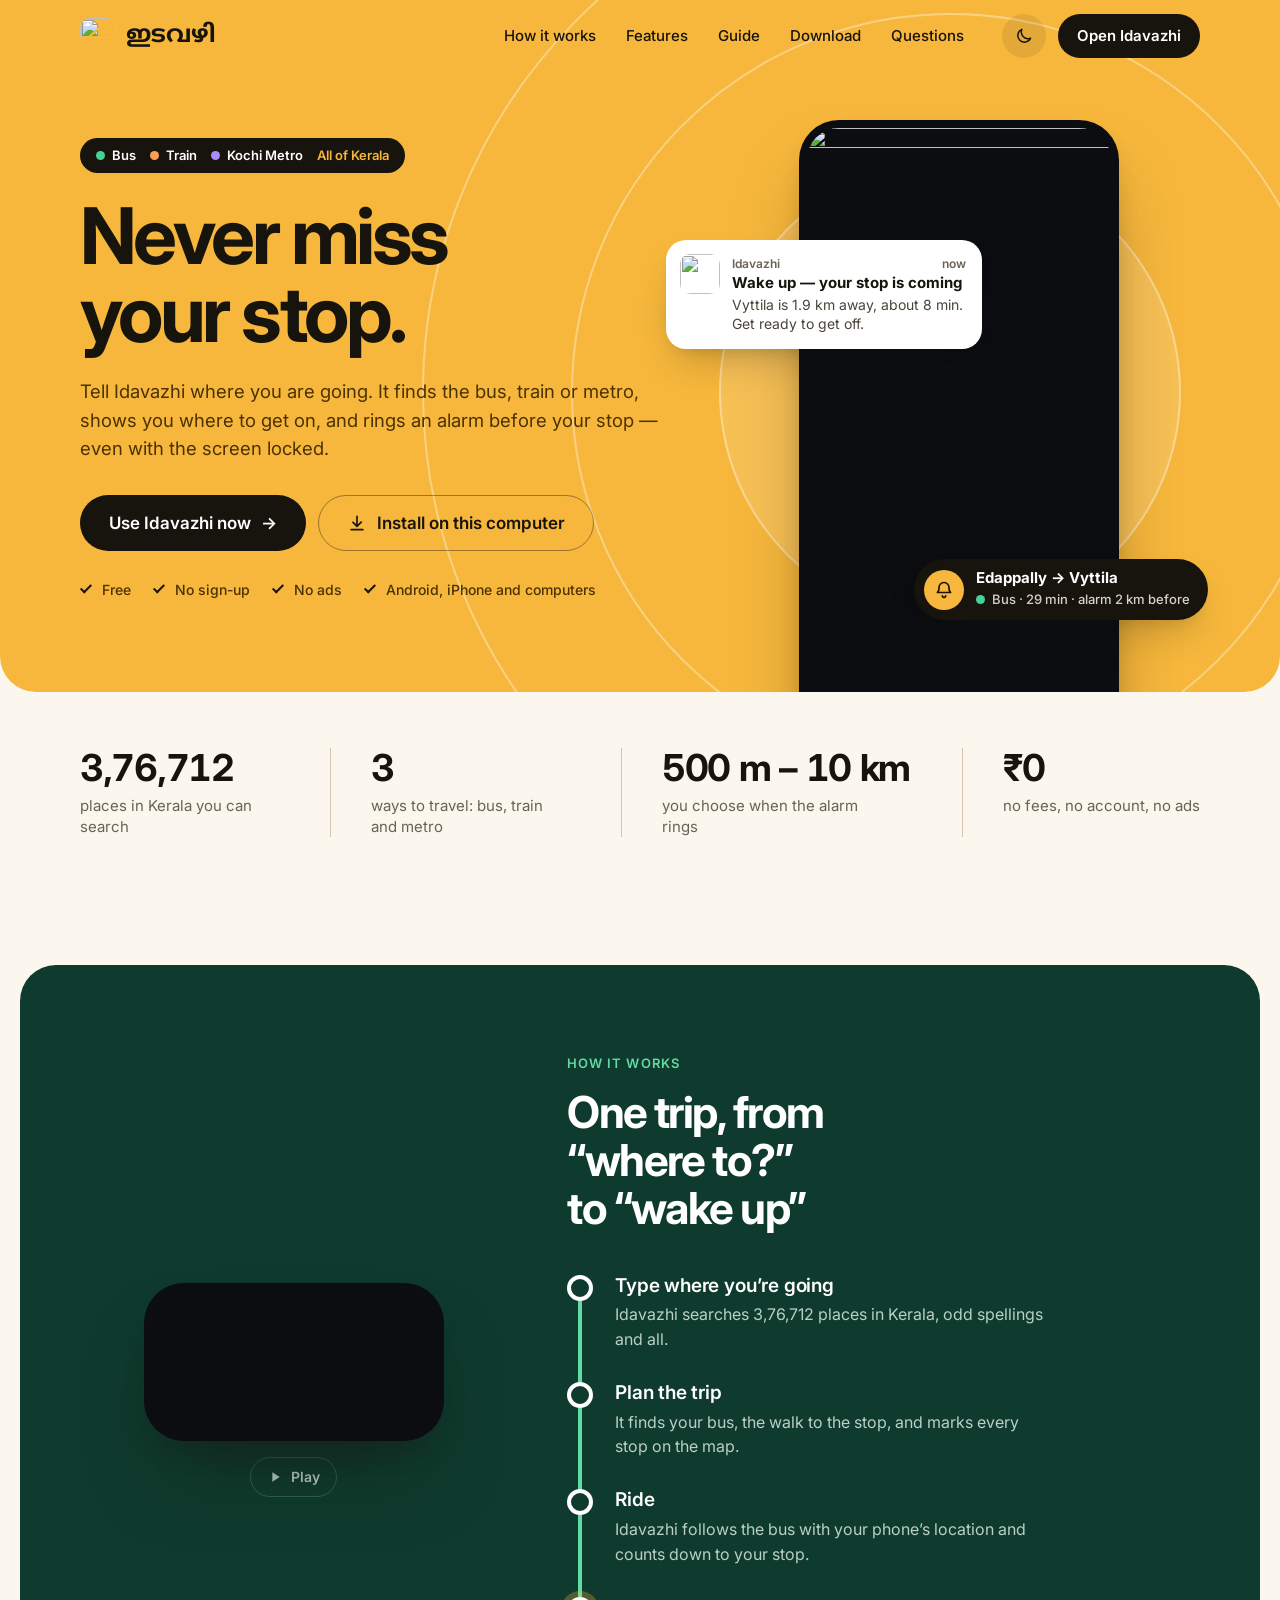
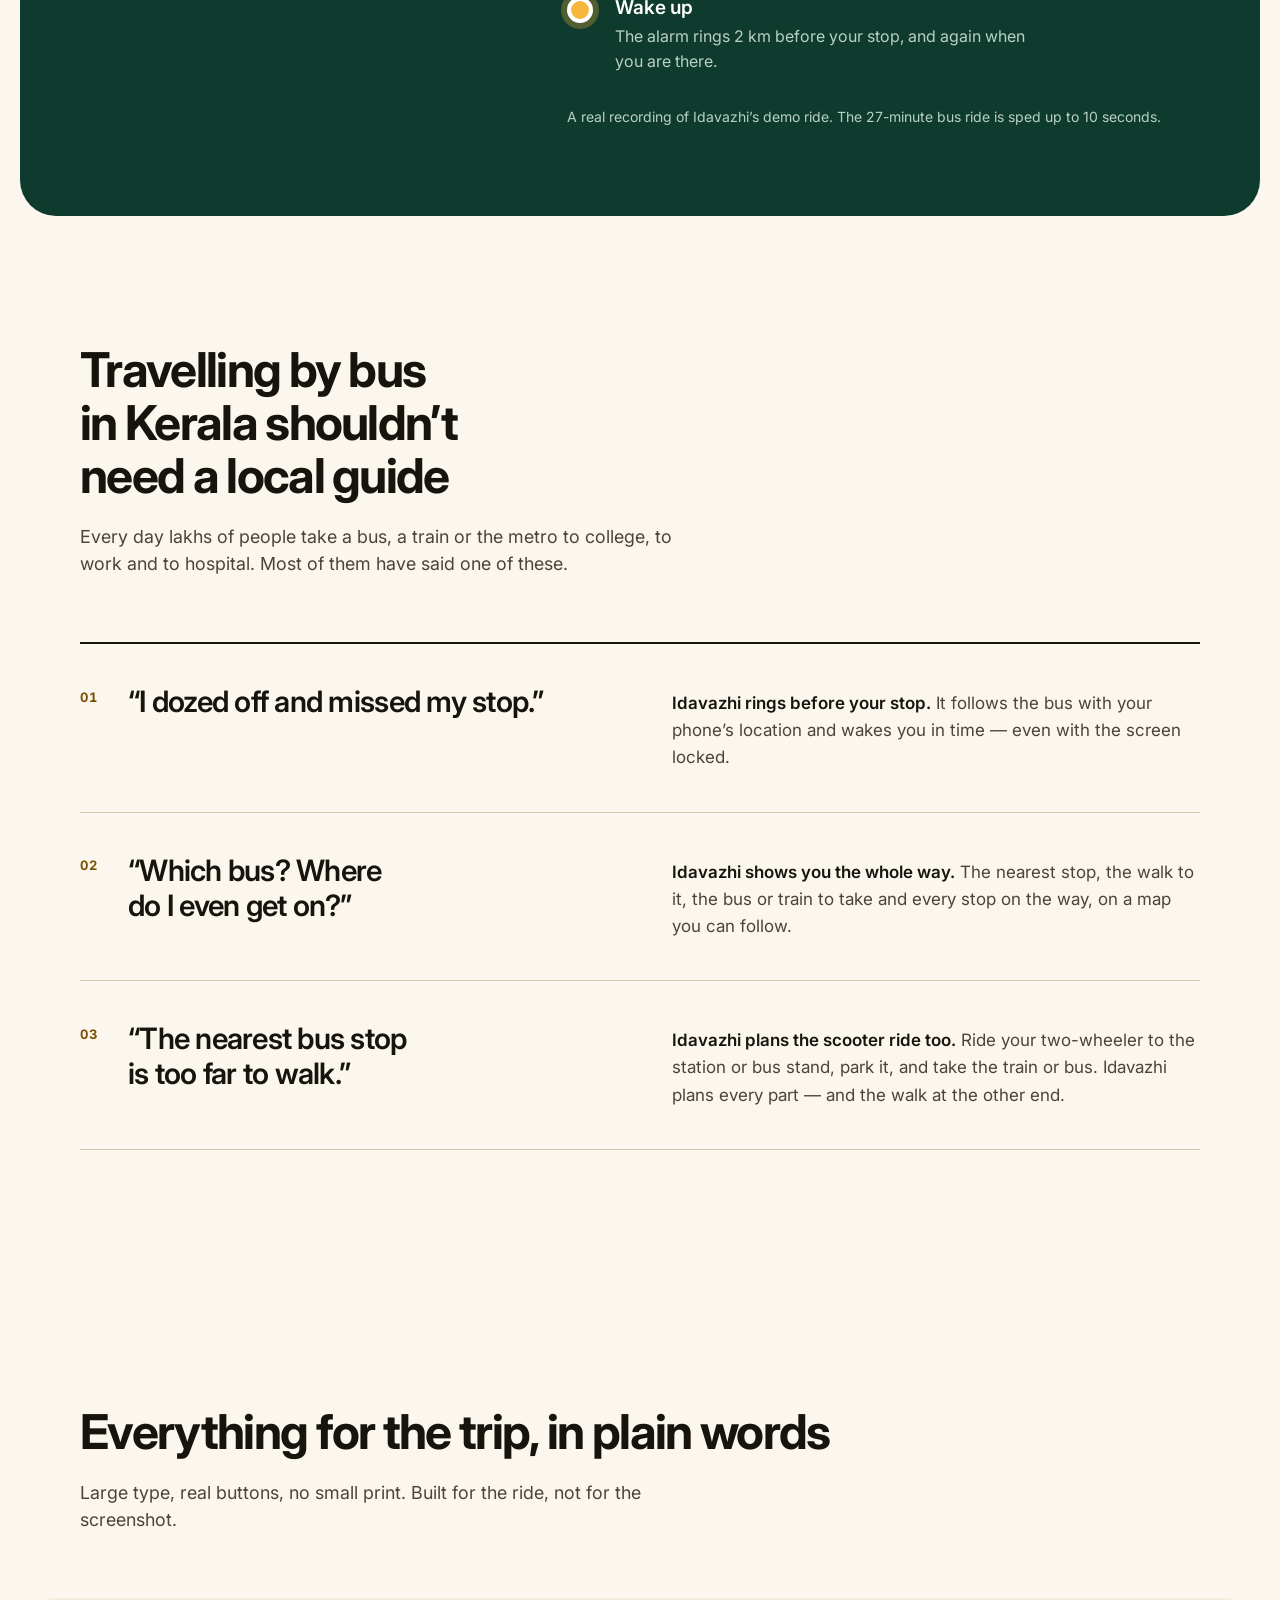
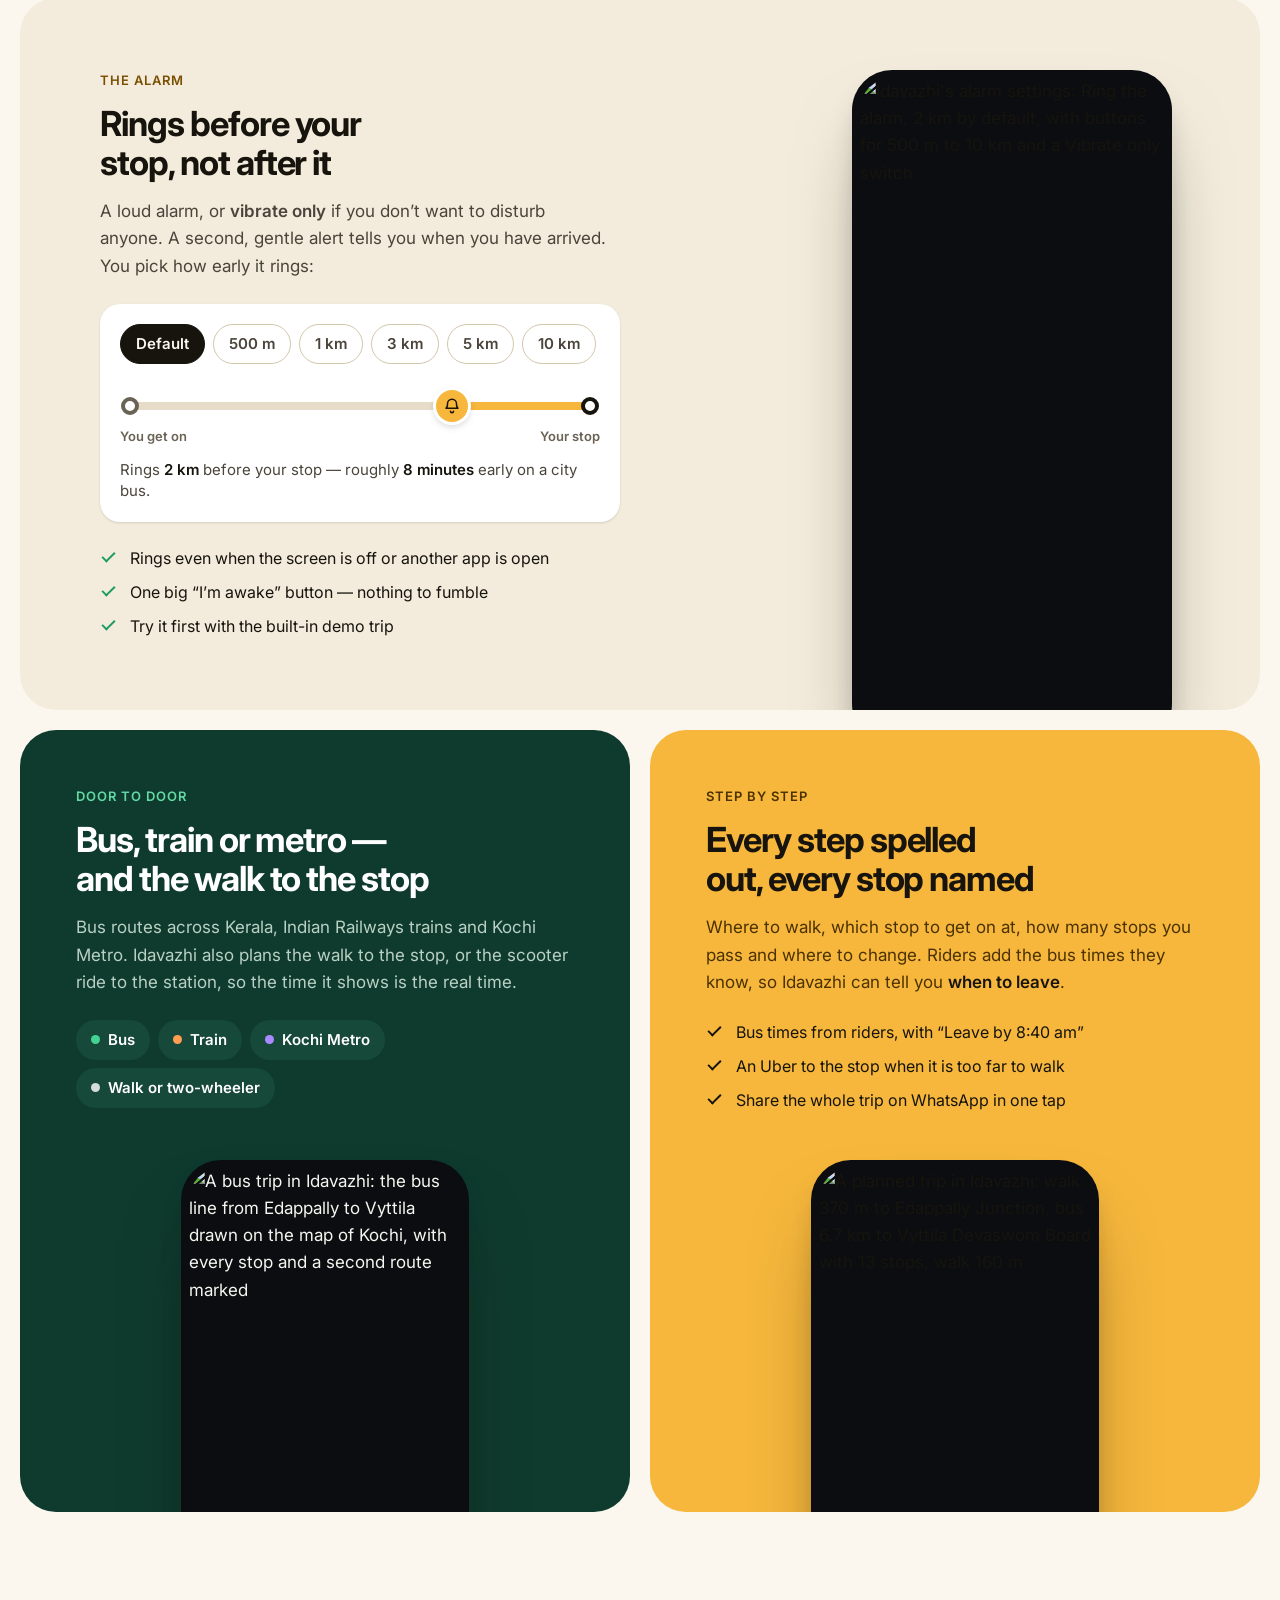
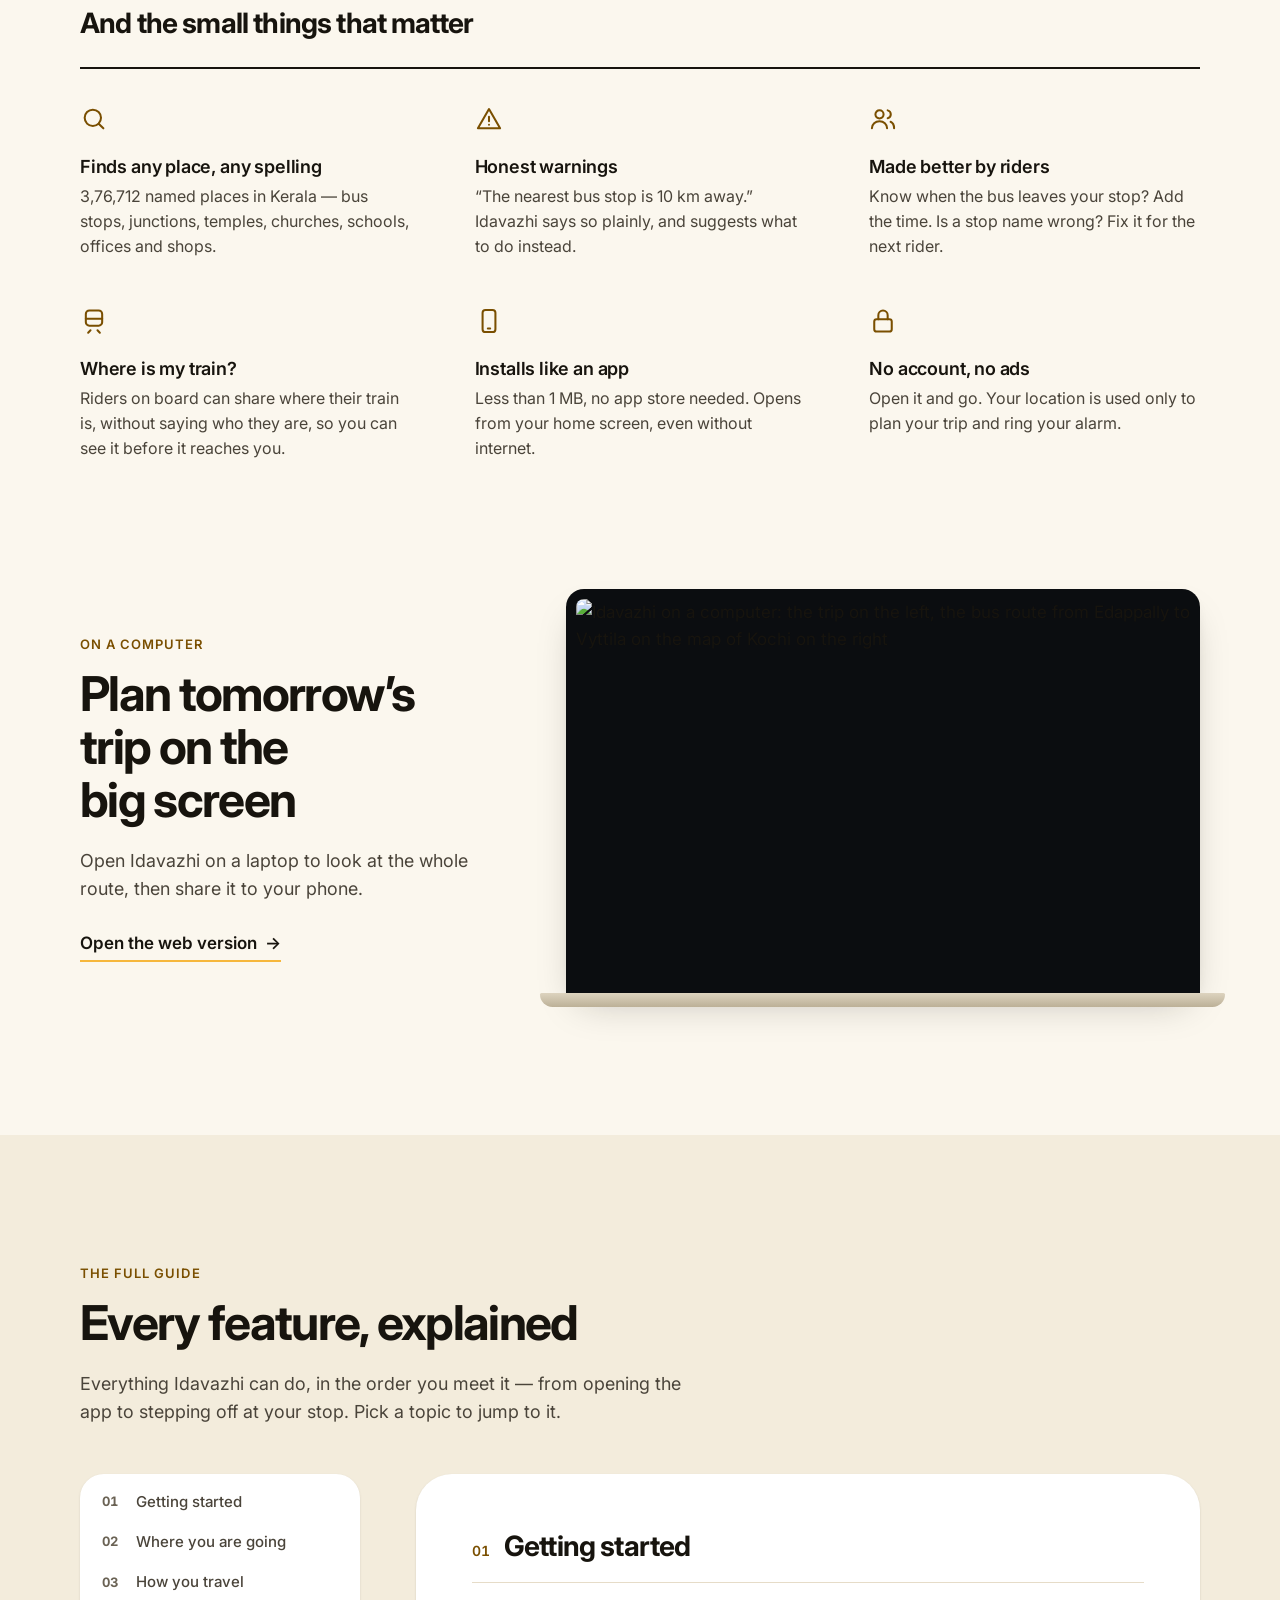
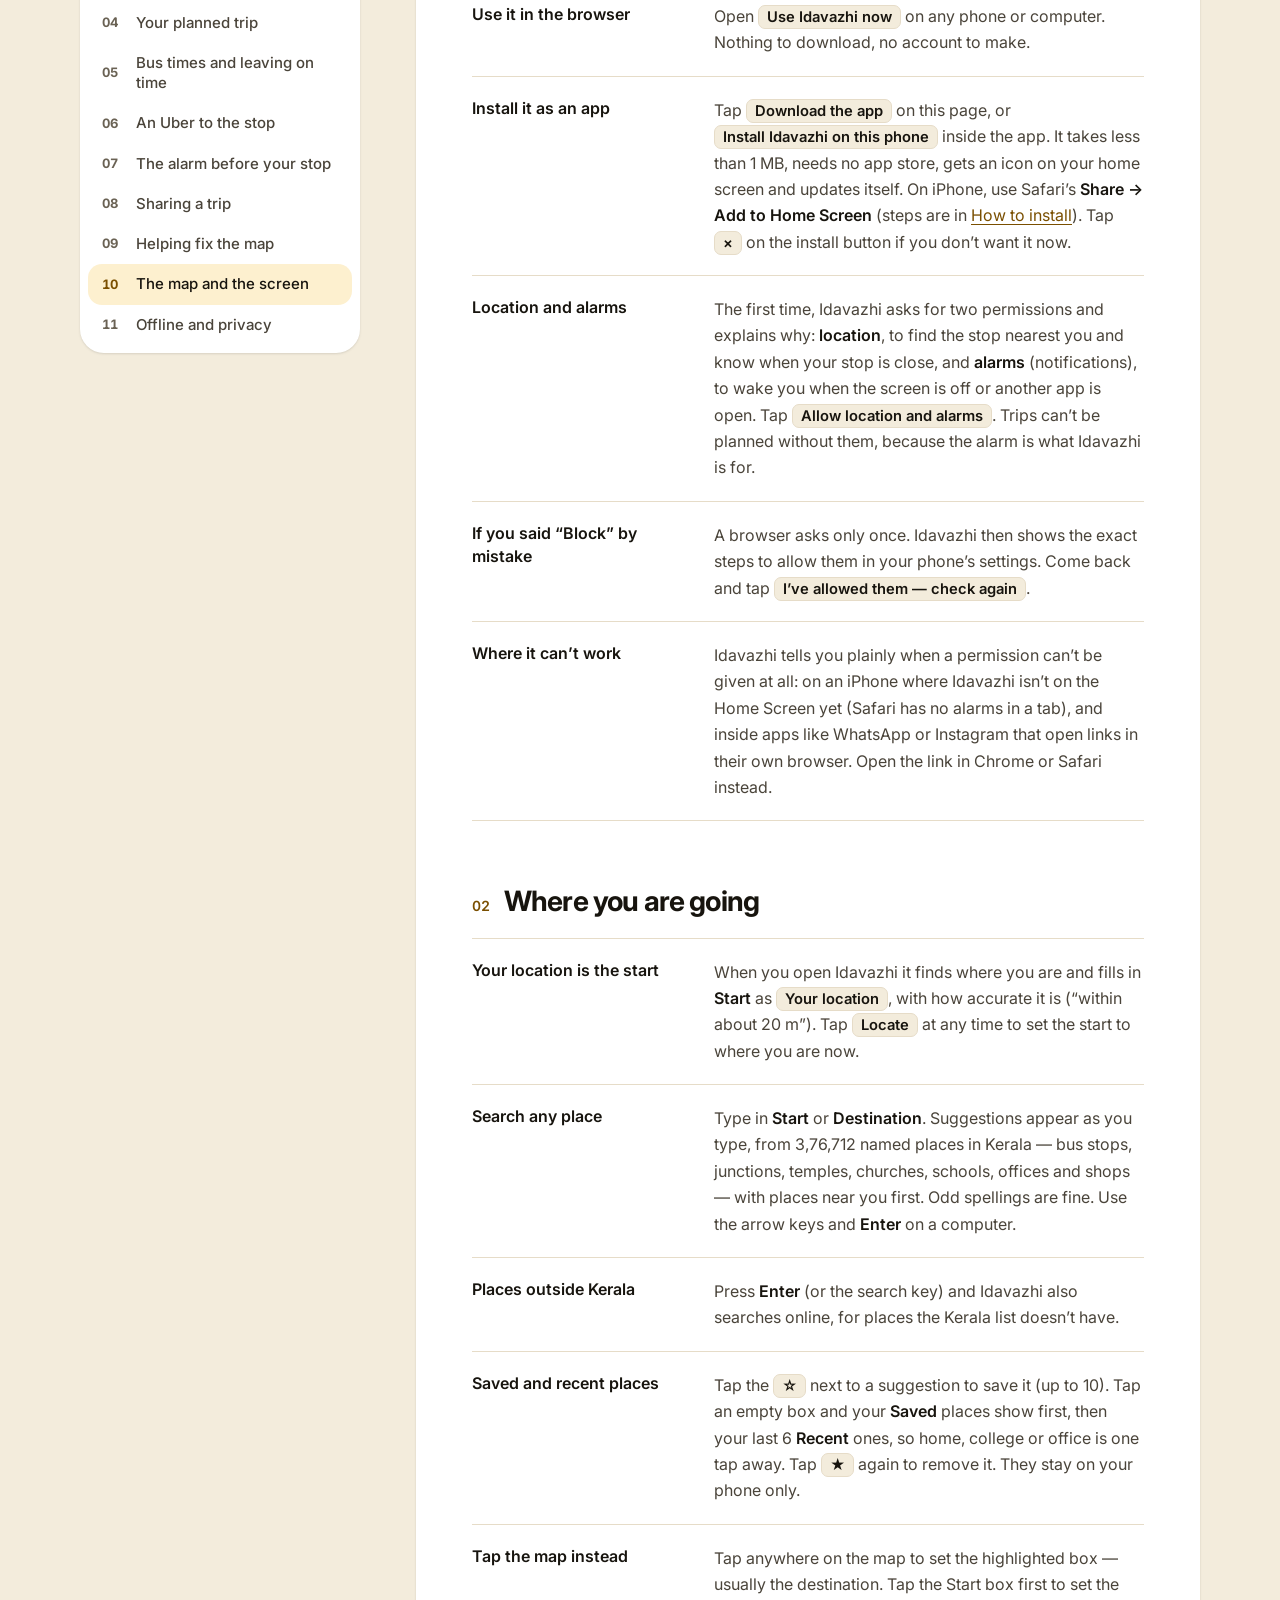
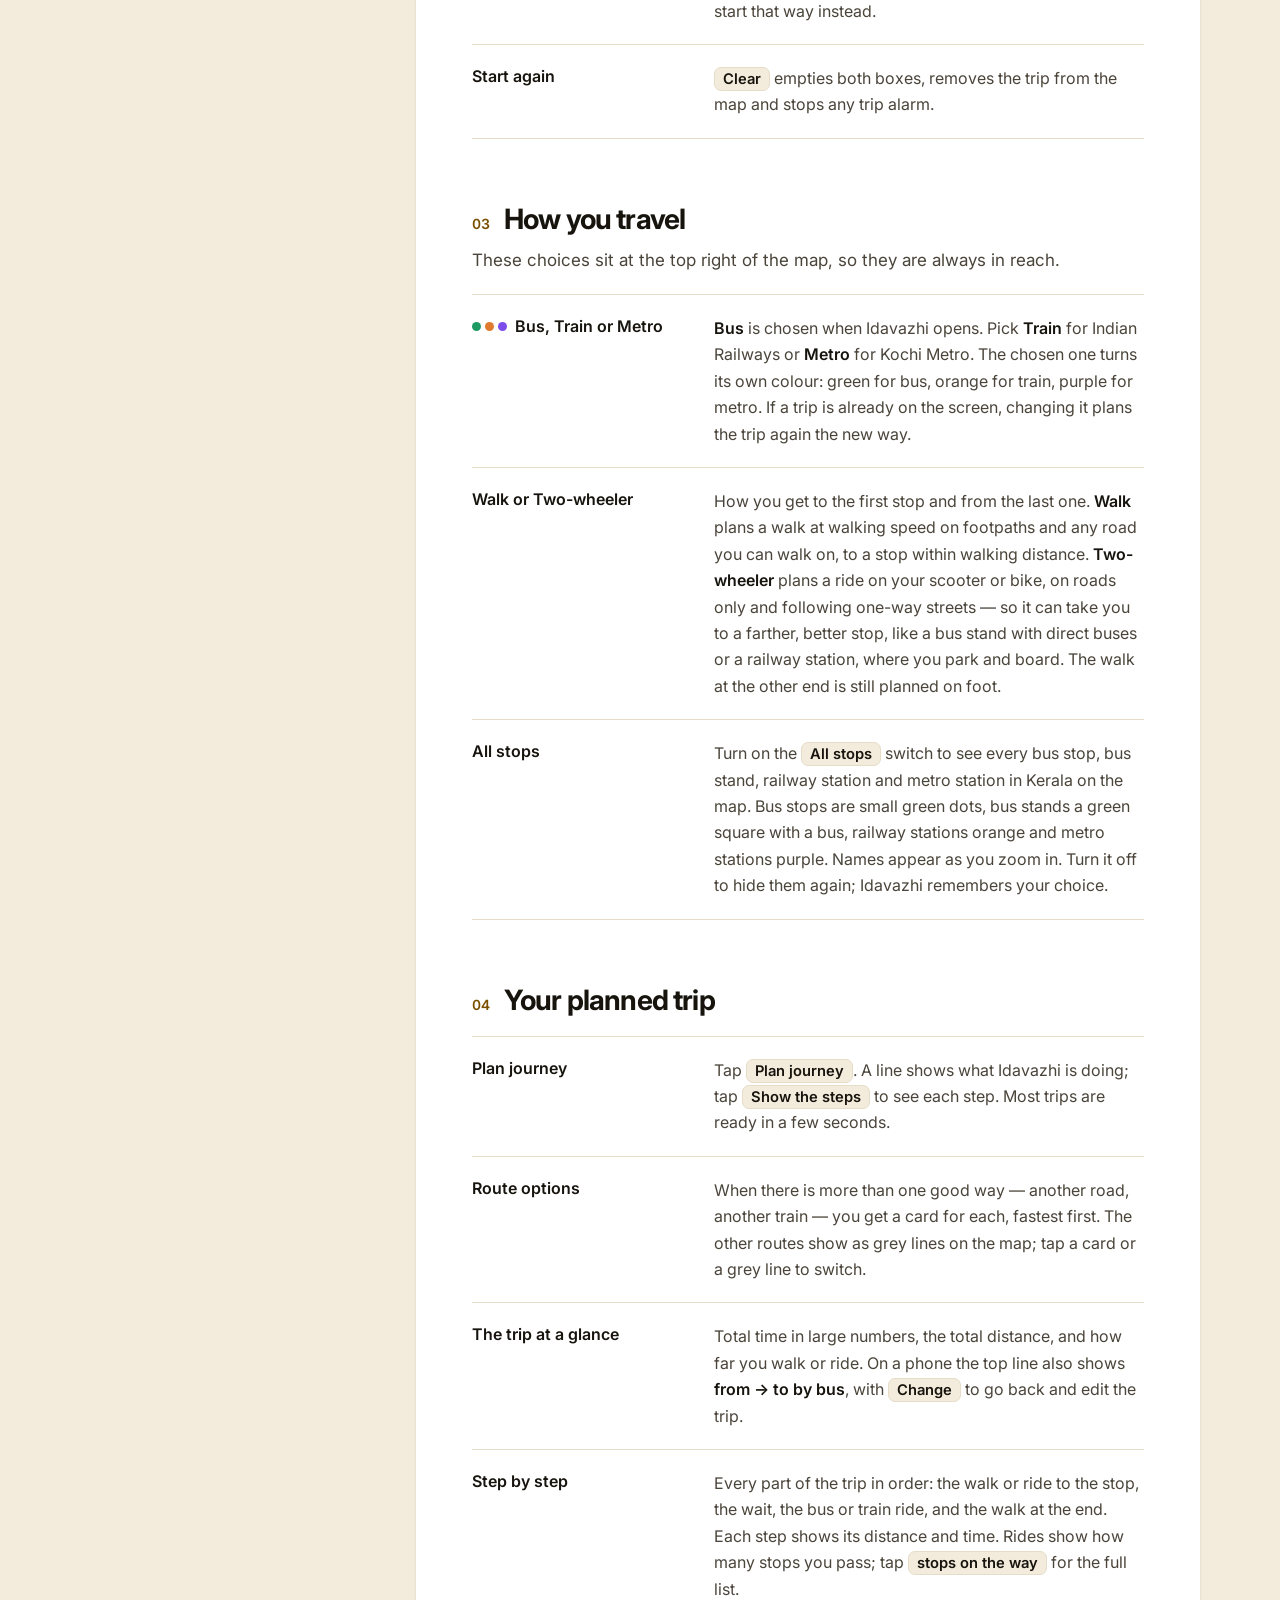
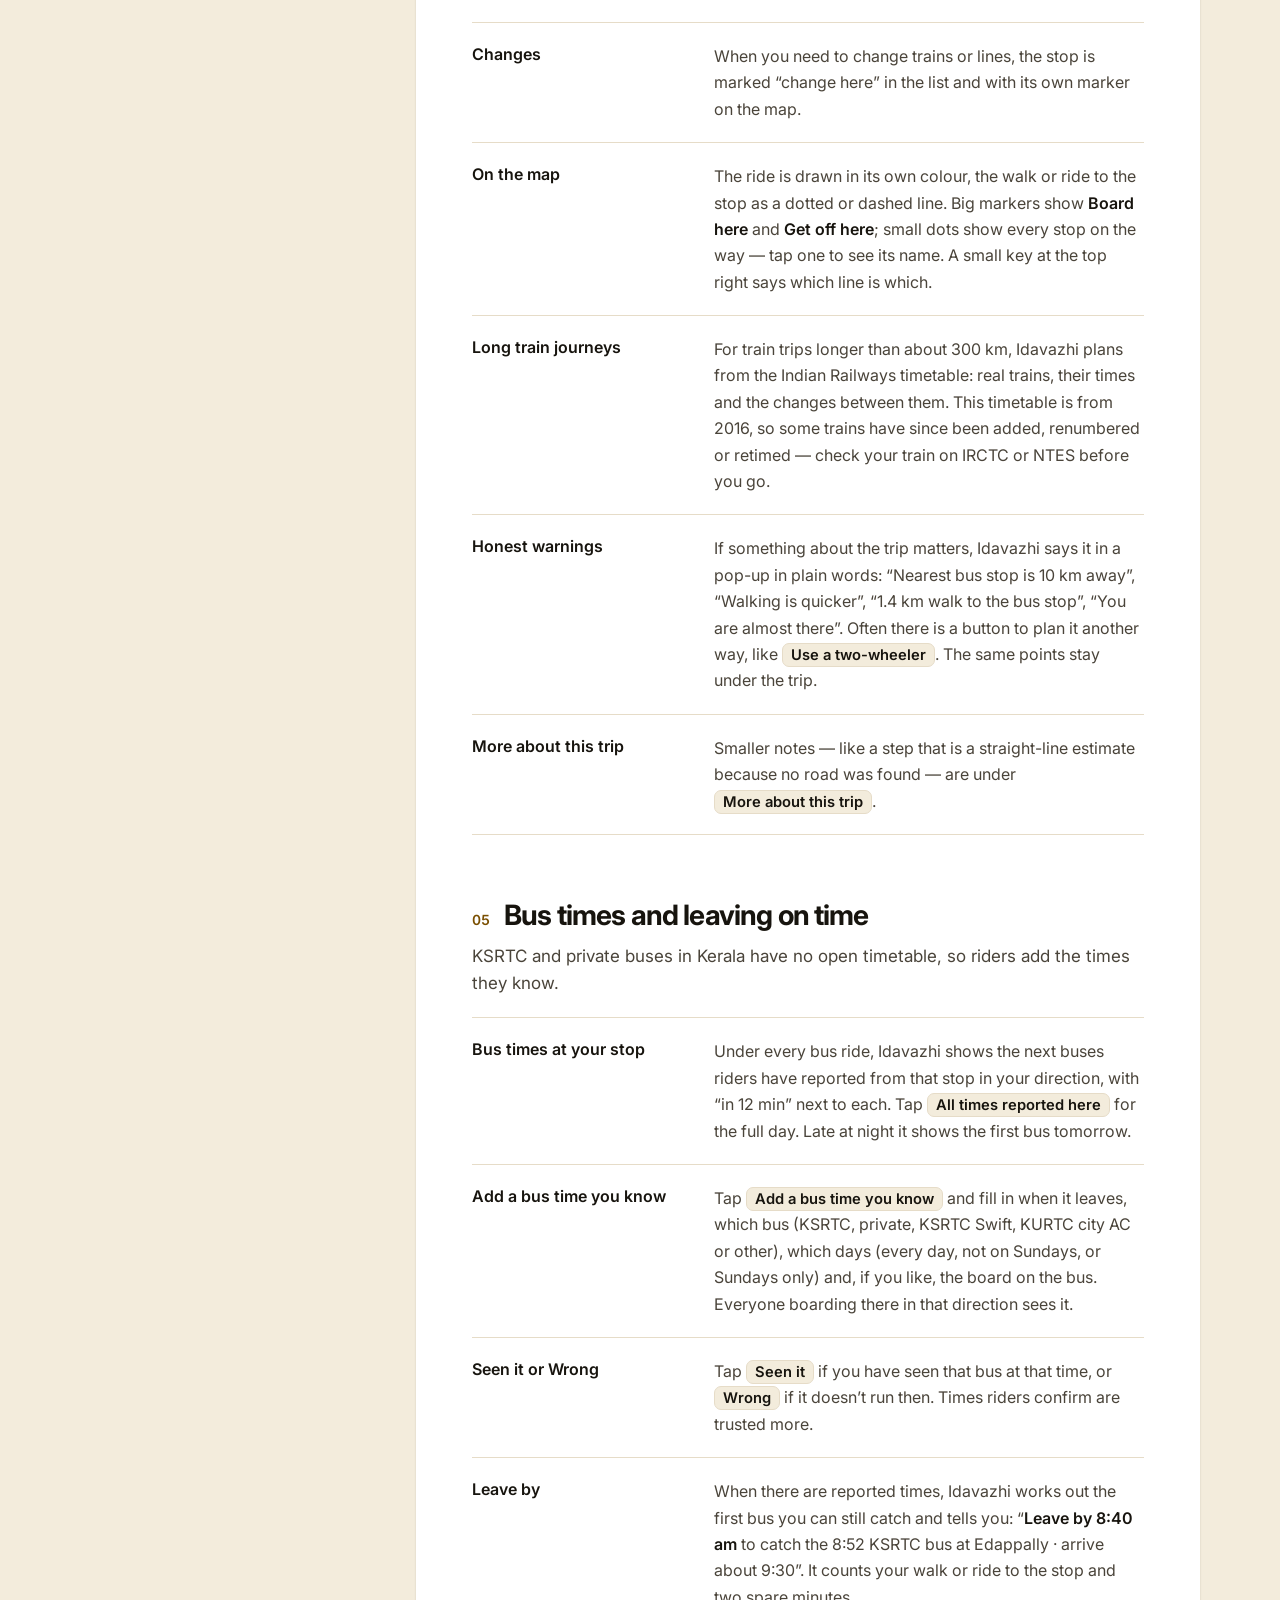
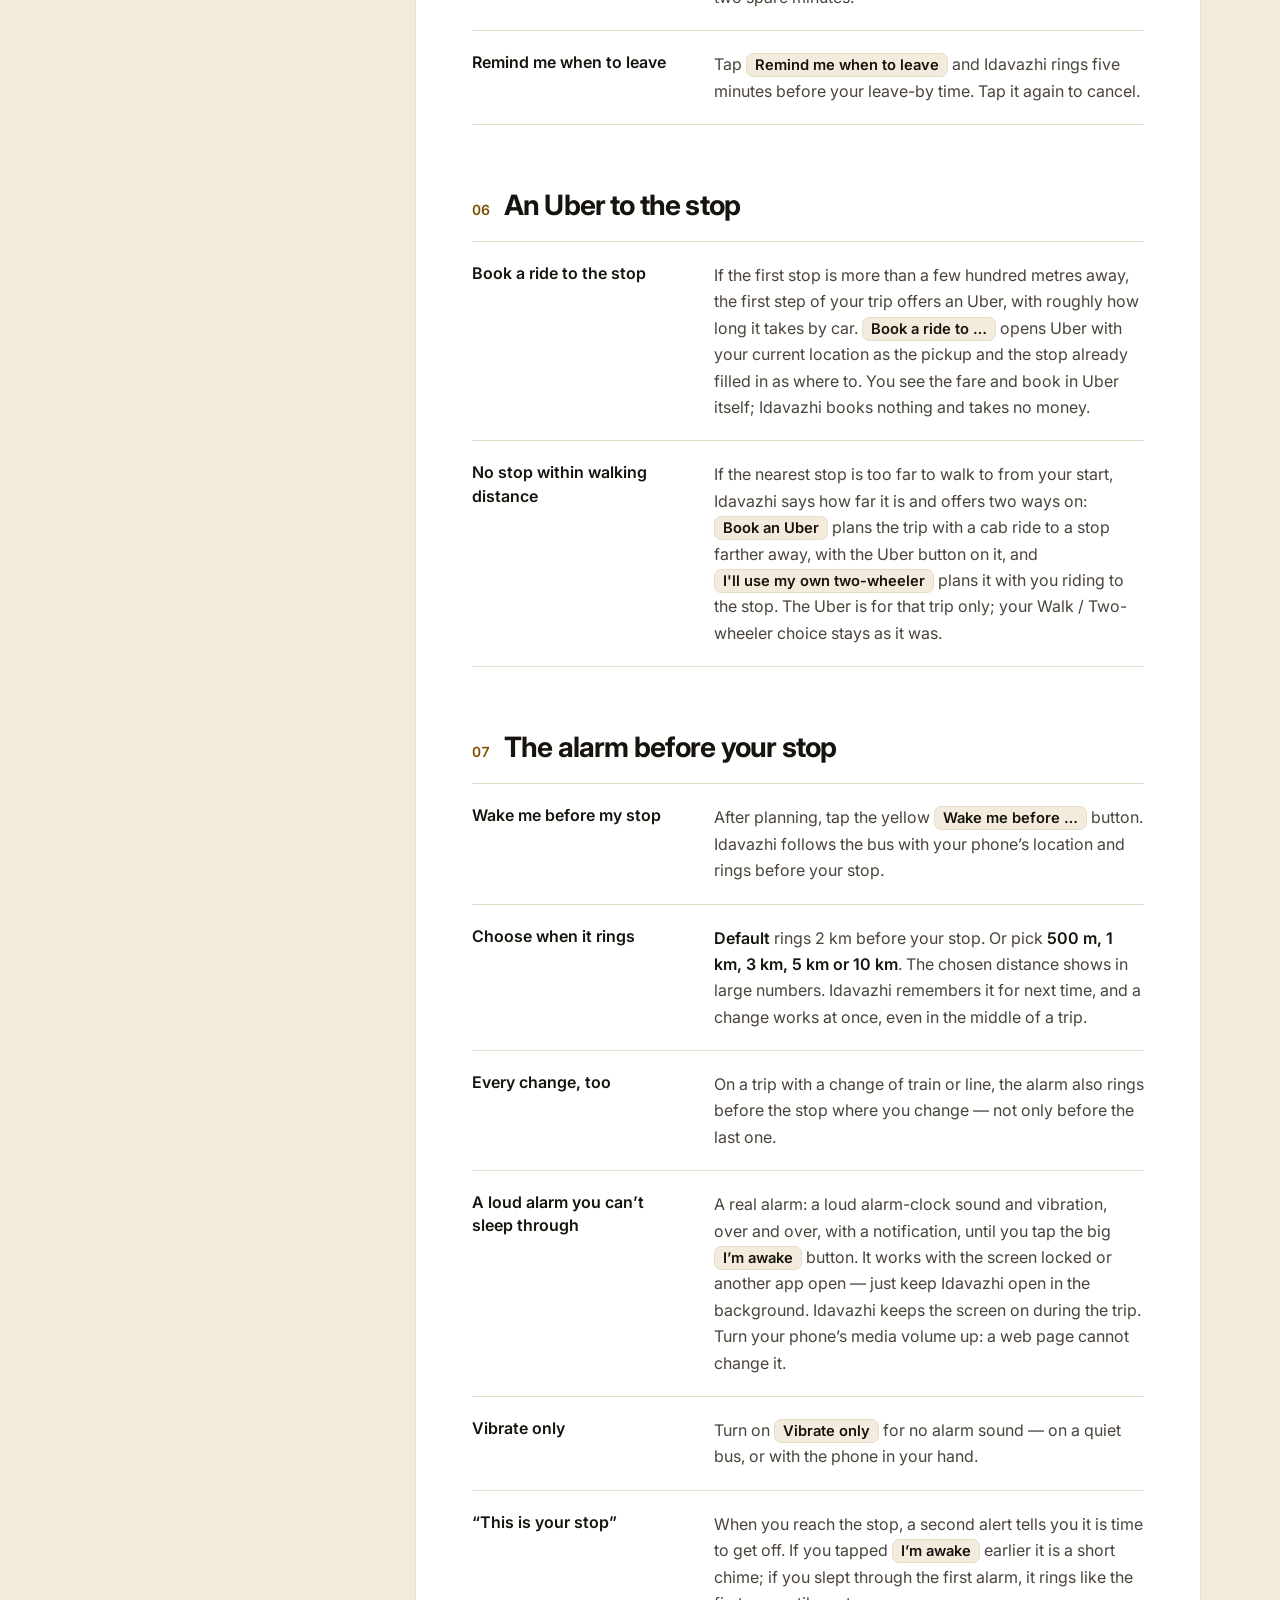
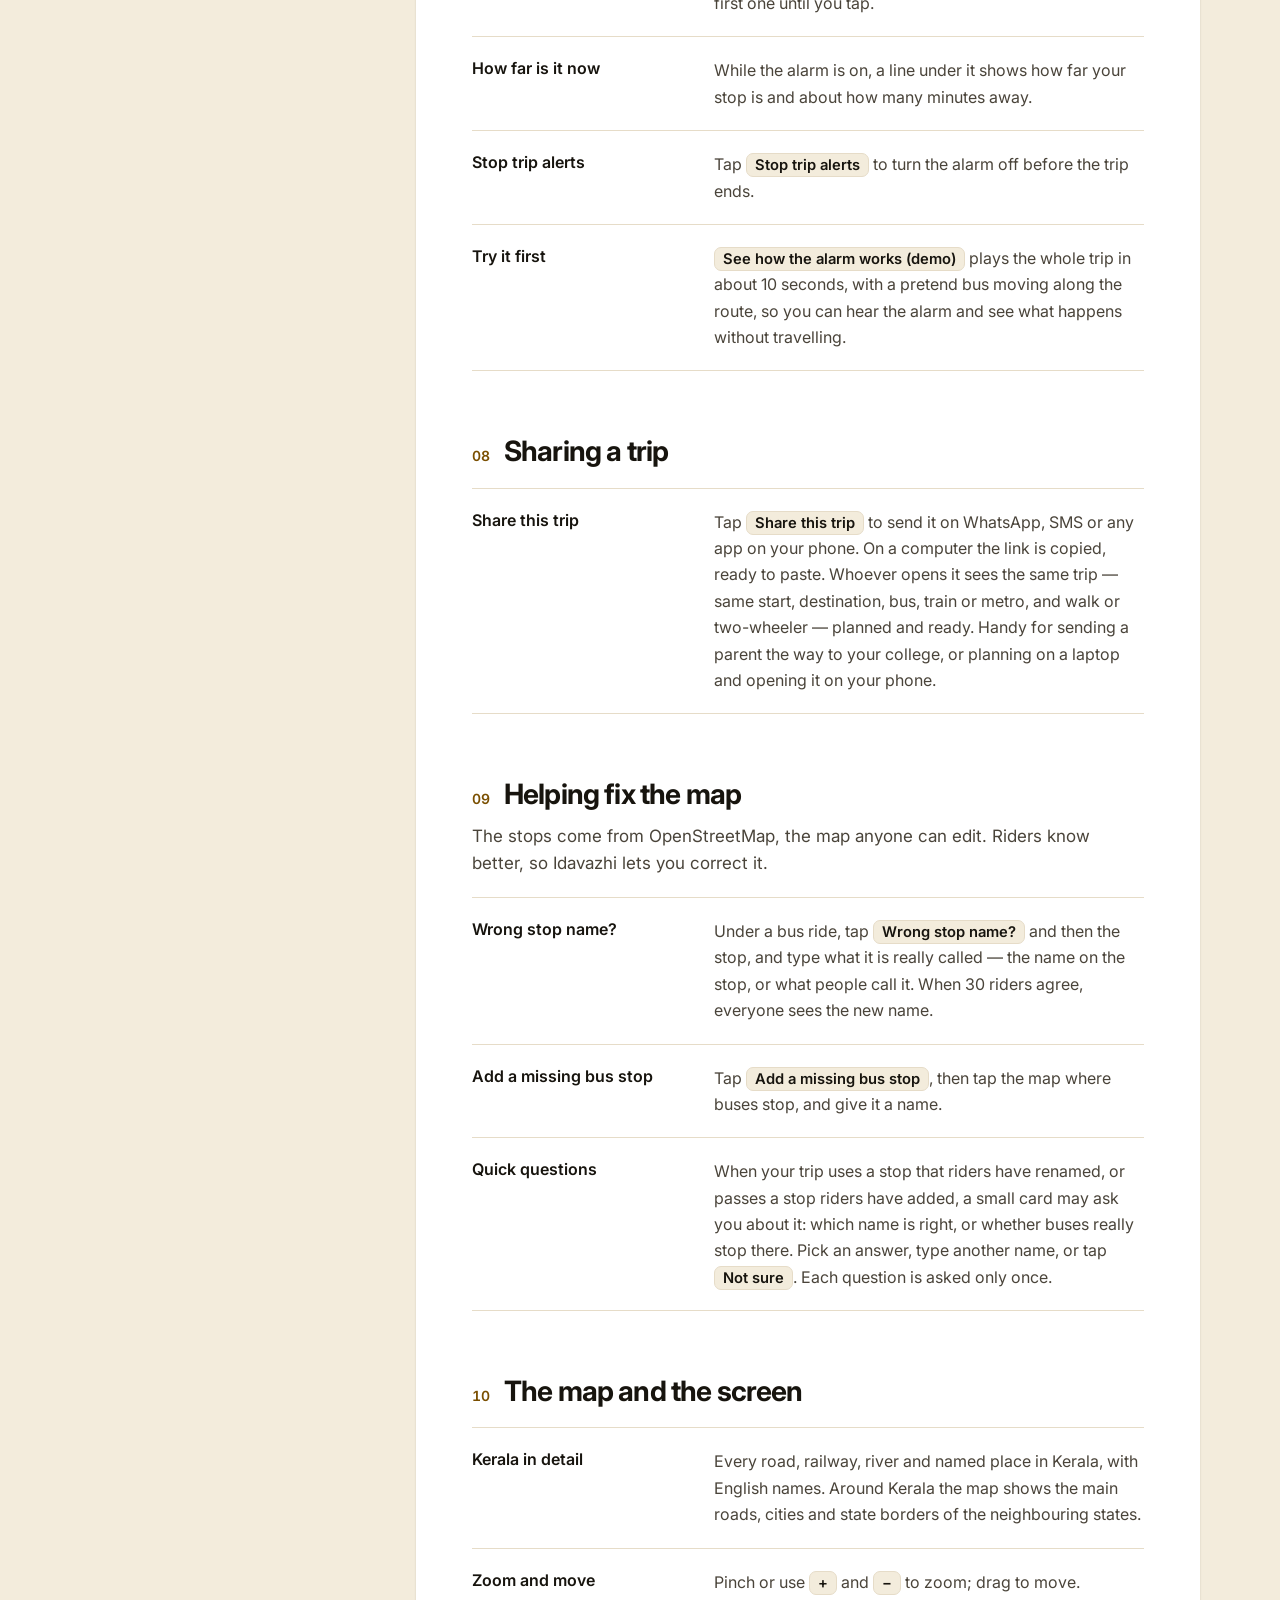
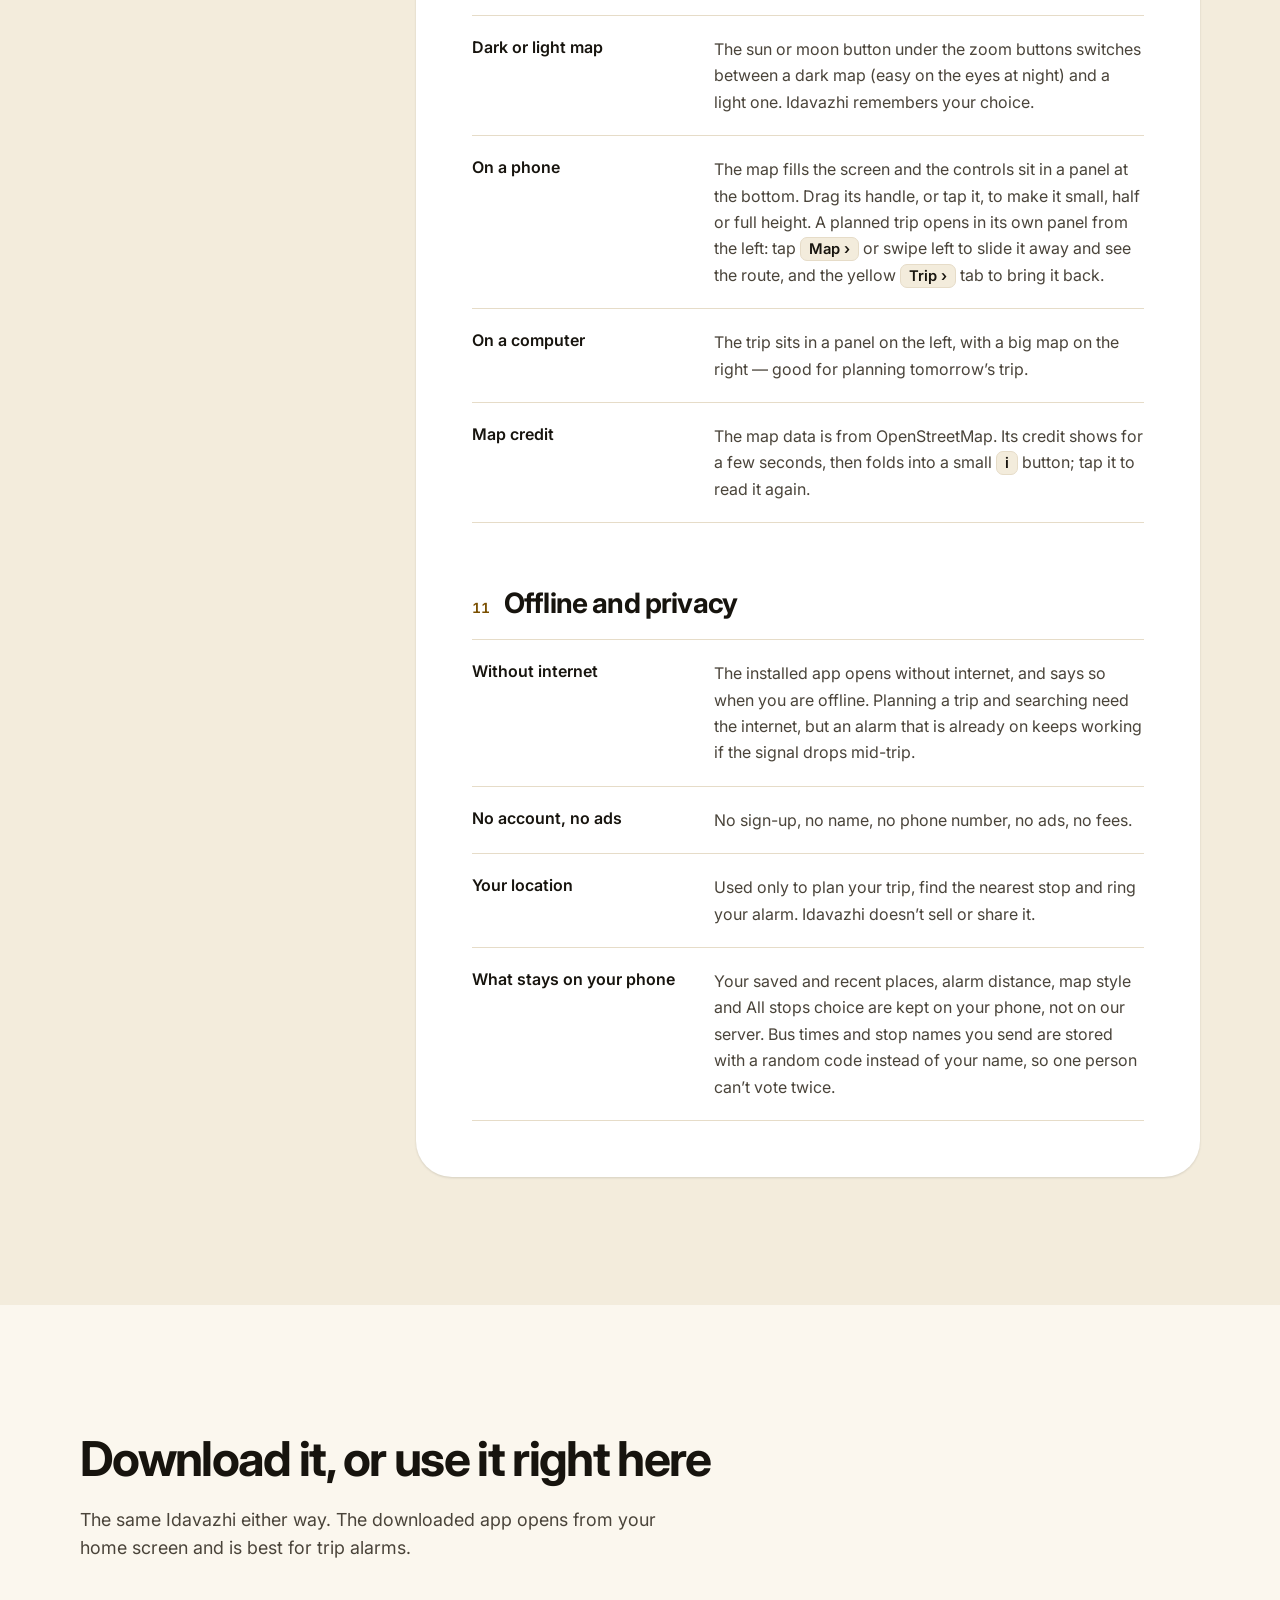
==== commit ef8e593f: "Buses follow real roads; app redesign; bus data tools Bus trips: - Mapped OpenStreetMap bus routes (" ====
--- a/design-preview/index.html
+++ b/design-preview/index.html
@@ -3,10 +3,10 @@
 <head>
 <meta charset="utf-8" />
 <meta name="viewport" content="width=device-width, initial-scale=1" />
-<title>Vazhi — never miss your stop</title>
-<meta name="description" content="Vazhi plans your trip by bus, train or metro across Kerala and rings an alarm before your stop. Free, no sign-up. Install it or use it in your browser." />
+<title>Idavazhi — never miss your stop</title>
+<meta name="description" content="Idavazhi plans your trip by bus, train or metro across Kerala and rings an alarm before your stop. Free, no sign-up. Install it or use it in your browser." />
 <meta name="theme-color" content="#f6b73c" data-dark="#1b1812" />
-<meta property="og:title" content="Vazhi — never miss your stop" />
+<meta property="og:title" content="Idavazhi — never miss your stop" />
 <meta property="og:description" content="Bus, train and metro across Kerala, door to door, with an alarm before your stop." />
 <meta property="og:type" content="website" />
 <link rel="manifest" href="manifest.webmanifest" />
@@ -24,9 +24,9 @@
 
 <header class="nav" id="nav">
   <div class="wrap nav__in">
-    <a class="logo" href="#top" aria-label="Vazhi home">
+    <a class="logo" href="#top" aria-label="Idavazhi home">
       <img src="icons/icon-192.png" alt="" width="36" height="36" />
-      <span class="ml" lang="ml">വഴി</span>
+      <span class="ml" lang="ml">ഇടവഴി</span>
     </a>
     <nav class="nav__links" aria-label="Sections">
       <a href="#how">How it works</a>
@@ -39,7 +39,7 @@
       <svg class="theme-toggle__moon" viewBox="0 0 24 24" aria-hidden="true"><path d="M20 14.5A8 8 0 0 1 9.5 4a8 8 0 1 0 10.5 10.5Z"/></svg>
       <svg class="theme-toggle__sun" viewBox="0 0 24 24" aria-hidden="true"><circle cx="12" cy="12" r="4"/><path d="M12 2v2.5M12 19.5V22M2 12h2.5M19.5 12H22M4.9 4.9l1.8 1.8M17.3 17.3l1.8 1.8M4.9 19.1l1.8-1.8M17.3 6.7l1.8-1.8"/></svg>
     </button>
-    <a class="btn btn--small btn--ink" href="/app">Open Vazhi</a>
+    <a class="btn btn--small btn--ink" href="/app">Open Idavazhi</a>
     <button type="button" class="nav__menu" id="nav-menu" aria-label="Menu" aria-expanded="false" aria-controls="nav-drop">
       <span></span><span></span><span></span>
     </button>
@@ -48,7 +48,7 @@
   <nav class="nav__drop" id="nav-drop" aria-label="Sections" hidden>
     <div class="wrap">
       <a href="#how">How it works</a>
-      <a href="#why">Why Vazhi</a>
+      <a href="#why">Why Idavazhi</a>
       <a href="#features">Features</a>
       <a href="#guide">Full guide</a>
       <a href="#get">Download</a>
@@ -67,9 +67,9 @@
     <div class="hero__text">
       <p class="modes-pill"><span><i class="dot dot--bus"></i>Bus</span><span><i class="dot dot--train"></i>Train</span><span><i class="dot dot--metro"></i>Kochi Metro</span><span class="modes-pill__where">All of Kerala</span></p>
       <h1>Never miss your&nbsp;stop.</h1>
-      <p class="lead">Tell Vazhi where you are going. It finds the bus, train or metro, shows you where to get on, and rings an alarm before your stop &mdash; even with the screen locked.</p>
+      <p class="lead">Tell Idavazhi where you are going. It finds the bus, train or metro, shows you where to get on, and rings an alarm before your stop &mdash; even with the screen locked.</p>
       <div class="cta">
-        <a class="btn btn--ink btn--big" href="/app">Use Vazhi now <span aria-hidden="true">&rarr;</span></a>
+        <a class="btn btn--ink btn--big" href="/app">Use Idavazhi now <span aria-hidden="true">&rarr;</span></a>
         <button type="button" class="btn btn--onbrand btn--big js-install">
           <svg aria-hidden="true" viewBox="0 0 24 24"><path d="M12 3a1 1 0 0 1 1 1v9.6l3.3-3.3a1 1 0 1 1 1.4 1.4l-5 5a1 1 0 0 1-1.4 0l-5-5a1 1 0 0 1 1.4-1.4l3.3 3.3V4a1 1 0 0 1 1-1ZM5 19h14a1 1 0 1 1 0 2H5a1 1 0 1 1 0-2Z"/></svg>
           <span class="js-install-label">Download the app</span>
@@ -85,7 +85,7 @@
       <div class="note">
         <img src="icons/icon-192.png" alt="" width="40" height="40" />
         <div>
-          <p class="note__meta"><span>Vazhi</span><span>now</span></p>
+          <p class="note__meta"><span>Idavazhi</span><span>now</span></p>
           <p class="note__title">Wake up &mdash; your stop is coming</p>
           <p class="note__body">Vyttila is 1.9 km away, about 8 min. Get ready to get off.</p>
         </div>
@@ -102,7 +102,7 @@
 </section>
 
 <!-- ============================================================ numbers -->
-<section class="numbers" aria-label="Vazhi in numbers">
+<section class="numbers" aria-label="Idavazhi in numbers">
   <div class="wrap numbers__in">
     <div><b>3,76,712</b><span>places in Kerala you can search</span></div>
     <div><b>3</b><span>ways to travel: bus, train and metro</span></div>
@@ -118,7 +118,7 @@
       <div class="phone demo__phone">
         <video class="demo__video" id="demo-video" muted loop playsinline preload="metadata"
                poster="site/demo-poster.webp" width="600" height="1298"
-               aria-label="Vazhi demo: typing Vyttila, planning a bus trip from Edappally, the bus moving along the map, the alarm: Wake up, then This is your stop, and a five-star rating">
+               aria-label="Idavazhi demo: typing Vyttila, planning a bus trip from Edappally, the bus moving along the map, the alarm: Wake up, then This is your stop, and a five-star rating">
           <source src="site/demo.mp4" type="video/mp4" />
         </video>
       </div>
@@ -132,12 +132,12 @@
       <p class="eyebrow">How it works</p>
       <h2 id="demo-h">One trip, from &ldquo;where&nbsp;to?&rdquo; to &ldquo;wake&nbsp;up&rdquo;</h2>
       <ol class="line">
-        <li class="step"><b>Type where you&rsquo;re going</b><span>Vazhi searches 3,76,712 places in Kerala, odd spellings and all.</span></li>
+        <li class="step"><b>Type where you&rsquo;re going</b><span>Idavazhi searches 3,76,712 places in Kerala, odd spellings and all.</span></li>
         <li class="step"><b>Plan the trip</b><span>It finds your bus, the walk to the stop, and marks every stop on the map.</span></li>
-        <li class="step"><b>Ride</b><span>Vazhi follows the bus with your phone&rsquo;s location and counts down to your stop.</span></li>
+        <li class="step"><b>Ride</b><span>Idavazhi follows the bus with your phone&rsquo;s location and counts down to your stop.</span></li>
         <li class="step step--end"><b>Wake up</b><span>The alarm rings 2&nbsp;km before your stop, and again when you are there.</span></li>
       </ol>
-      <p class="demo__note">A real recording of Vazhi&rsquo;s demo ride. The 27-minute bus ride is sped up to 10 seconds.</p>
+      <p class="demo__note">A real recording of Idavazhi&rsquo;s demo ride. The 27-minute bus ride is sped up to 10 seconds.</p>
     </div>
   </div>
 </section>
@@ -152,15 +152,15 @@
     <ol class="pains">
       <li class="pain">
         <p class="pain__q"><span class="pain__n" aria-hidden="true">01</span>&ldquo;I dozed off and missed my stop.&rdquo;</p>
-        <p class="pain__a"><b>Vazhi rings before your stop.</b> It follows the bus with your phone&rsquo;s location and wakes you in time &mdash; even with the screen locked.</p>
+        <p class="pain__a"><b>Idavazhi rings before your stop.</b> It follows the bus with your phone&rsquo;s location and wakes you in time &mdash; even with the screen locked.</p>
       </li>
       <li class="pain">
         <p class="pain__q"><span class="pain__n" aria-hidden="true">02</span>&ldquo;Which bus? Where do I even get on?&rdquo;</p>
-        <p class="pain__a"><b>Vazhi shows you the whole way.</b> The nearest stop, the walk to it, the bus or train to take and every stop on the way, on a map you can follow.</p>
+        <p class="pain__a"><b>Idavazhi shows you the whole way.</b> The nearest stop, the walk to it, the bus or train to take and every stop on the way, on a map you can follow.</p>
       </li>
       <li class="pain">
         <p class="pain__q"><span class="pain__n" aria-hidden="true">03</span>&ldquo;The nearest bus stop is too far to walk.&rdquo;</p>
-        <p class="pain__a"><b>Vazhi plans the scooter ride too.</b> Ride your two-wheeler to the station or bus stand, park it, and take the train or bus. Vazhi plans every part &mdash; and the walk at the other end.</p>
+        <p class="pain__a"><b>Idavazhi plans the scooter ride too.</b> Ride your two-wheeler to the station or bus stand, park it, and take the train or bus. Idavazhi plans every part &mdash; and the walk at the other end.</p>
       </li>
     </ol>
   </div>
@@ -207,14 +207,14 @@
           <li>Try it first with the built-in demo trip</li>
         </ul>
       </div>
-      <div class="tile__shot"><div class="phone"><img src="site/phone-alarm-set.webp" alt="Vazhi's alarm settings: Ring the alarm, 2 km by default, with buttons for 500 m to 10 km and a Vibrate only switch" width="585" height="1266" loading="lazy" /></div></div>
+      <div class="tile__shot"><div class="phone"><img src="site/phone-alarm-set.webp" alt="Idavazhi's alarm settings: Ring the alarm, 2 km by default, with buttons for 500 m to 10 km and a Vibrate only switch" width="585" height="1266" loading="lazy" /></div></div>
     </article>
 
     <article class="tile tile--forest feature">
       <div class="tile__text">
         <p class="eyebrow">Door to door</p>
         <h3>Bus, train or metro &mdash; and the walk to the stop</h3>
-        <p>Bus routes across Kerala, Indian Railways trains and Kochi Metro. Vazhi also plans the walk to the stop, or the scooter ride to the station, so the time it shows is the real time.</p>
+        <p>Bus routes across Kerala, Indian Railways trains and Kochi Metro. Idavazhi also plans the walk to the stop, or the scooter ride to the station, so the time it shows is the real time.</p>
         <ul class="modes" aria-label="Ways to travel">
           <li><i class="dot dot--bus"></i>Bus</li>
           <li><i class="dot dot--train"></i>Train</li>
@@ -222,21 +222,21 @@
           <li><i class="dot dot--walk"></i>Walk or two-wheeler</li>
         </ul>
       </div>
-      <div class="tile__shot"><div class="phone"><img src="site/phone-route.webp" alt="A bus trip in Vazhi: the bus line from Edappally to Vyttila drawn on the map of Kochi, with every stop and a second route marked" width="585" height="1266" loading="lazy" /></div></div>
+      <div class="tile__shot"><div class="phone"><img src="site/phone-route.webp" alt="A bus trip in Idavazhi: the bus line from Edappally to Vyttila drawn on the map of Kochi, with every stop and a second route marked" width="585" height="1266" loading="lazy" /></div></div>
     </article>
 
     <article class="tile tile--amber feature">
       <div class="tile__text">
         <p class="eyebrow">Step by step</p>
         <h3>Every step spelled out, every stop named</h3>
-        <p>Where to walk, which stop to get on at, how many stops you pass and where to change. Riders add the bus times they know, so Vazhi can tell you <b>when to leave</b>.</p>
+        <p>Where to walk, which stop to get on at, how many stops you pass and where to change. Riders add the bus times they know, so Idavazhi can tell you <b>when to leave</b>.</p>
         <ul class="ticks">
           <li>Bus times from riders, with &ldquo;Leave by 8:40 am&rdquo;</li>
           <li>An Uber to the stop when it is too far to walk</li>
           <li>Share the whole trip on WhatsApp in one tap</li>
         </ul>
       </div>
-      <div class="tile__shot"><div class="phone"><img src="site/phone-steps.webp" alt="A planned trip in Vazhi: walk 370 m to Edappally Junction, bus 6.7 km to Vyttila Devaswom Board with 13 stops, walk 160 m" width="585" height="1266" loading="lazy" /></div></div>
+      <div class="tile__shot"><div class="phone"><img src="site/phone-steps.webp" alt="A planned trip in Idavazhi: walk 370 m to Edappally Junction, bus 6.7 km to Vyttila Devaswom Board with 13 stops, walk 160 m" width="585" height="1266" loading="lazy" /></div></div>
     </article>
   </div>
 
@@ -252,7 +252,7 @@
         <li class="feature">
           <svg class="ico" viewBox="0 0 24 24" aria-hidden="true"><path d="M12 3.5 21.5 20h-19z"/><path d="M12 10v4"/><path d="M12 17h.01"/></svg>
           <h4>Honest warnings</h4>
-          <p>&ldquo;The nearest bus stop is 10 km away.&rdquo; Vazhi says so plainly, and suggests what to do instead.</p>
+          <p>&ldquo;The nearest bus stop is 10 km away.&rdquo; Idavazhi says so plainly, and suggests what to do instead.</p>
         </li>
         <li class="feature">
           <svg class="ico" viewBox="0 0 24 24" aria-hidden="true"><circle cx="9" cy="8" r="3.5"/><path d="M2.5 20c0-3.6 2.9-6 6.5-6s6.5 2.4 6.5 6"/><path d="M16 4.6a3.5 3.5 0 0 1 0 6.8"/><path d="M18.5 14.4c1.8.8 3 2.9 3 5.6"/></svg>
@@ -285,11 +285,11 @@
     <div class="bigscreen__text">
       <p class="eyebrow">On a computer</p>
       <h2>Plan tomorrow&rsquo;s trip on the big screen</h2>
-      <p class="section__lead">Open Vazhi on a laptop to look at the whole route, then share it to your phone.</p>
+      <p class="section__lead">Open Idavazhi on a laptop to look at the whole route, then share it to your phone.</p>
       <a class="link-arrow" href="/app">Open the web version <span aria-hidden="true">&rarr;</span></a>
     </div>
     <figure class="laptop">
-      <div class="laptop__screen"><img src="site/desktop.webp" alt="Vazhi on a computer: the trip on the left, the bus route from Edappally to Vyttila on the map of Kochi on the right" width="1440" height="900" loading="lazy" /></div>
+      <div class="laptop__screen"><img src="site/desktop.webp" alt="Idavazhi on a computer: the trip on the left, the bus route from Edappally to Vyttila on the map of Kochi on the right" width="1440" height="900" loading="lazy" /></div>
       <div class="laptop__base"></div>
     </figure>
   </div>
@@ -301,7 +301,7 @@
     <header class="sec-head">
       <p class="eyebrow">The full guide</p>
       <h2>Every feature, explained</h2>
-      <p class="section__lead">Everything Vazhi can do, in the order you meet it &mdash; from opening the app to stepping off at your stop. Pick a topic to jump to it.</p>
+      <p class="section__lead">Everything Idavazhi can do, in the order you meet it &mdash; from opening the app to stepping off at your stop. Pick a topic to jump to it.</p>
     </header>
 
     <div class="guide__layout">
@@ -327,15 +327,15 @@
           <h3 id="g-start-h"><span class="chapter__n">01</span>Getting started</h3>
           <dl class="fn">
             <div class="fn__item"><dt>Use it in the browser</dt>
-              <dd>Open <span class="ui">Use Vazhi now</span> on any phone or computer. Nothing to download, no account to make.</dd></div>
+              <dd>Open <span class="ui">Use Idavazhi now</span> on any phone or computer. Nothing to download, no account to make.</dd></div>
             <div class="fn__item"><dt>Install it as an app</dt>
-              <dd>Tap <span class="ui">Download the app</span> on this page, or <span class="ui">Install Vazhi on this phone</span> inside the app. It takes less than 1 MB, needs no app store, gets an icon on your home screen and updates itself. On iPhone, use Safari&rsquo;s <b>Share &rarr; Add to Home Screen</b> (steps are in <a href="#how-install">How to install</a>). Tap <span class="ui">&times;</span> on the install button if you don&rsquo;t want it now.</dd></div>
+              <dd>Tap <span class="ui">Download the app</span> on this page, or <span class="ui">Install Idavazhi on this phone</span> inside the app. It takes less than 1 MB, needs no app store, gets an icon on your home screen and updates itself. On iPhone, use Safari&rsquo;s <b>Share &rarr; Add to Home Screen</b> (steps are in <a href="#how-install">How to install</a>). Tap <span class="ui">&times;</span> on the install button if you don&rsquo;t want it now.</dd></div>
             <div class="fn__item"><dt>Location and alarms</dt>
-              <dd>The first time, Vazhi asks for two permissions and explains why: <b>location</b>, to find the stop nearest you and know when your stop is close, and <b>alarms</b> (notifications), to wake you when the screen is off or another app is open. Tap <span class="ui">Allow location and alarms</span>. Trips can&rsquo;t be planned without them, because the alarm is what Vazhi is for.</dd></div>
+              <dd>The first time, Idavazhi asks for two permissions and explains why: <b>location</b>, to find the stop nearest you and know when your stop is close, and <b>alarms</b> (notifications), to wake you when the screen is off or another app is open. Tap <span class="ui">Allow location and alarms</span>. Trips can&rsquo;t be planned without them, because the alarm is what Idavazhi is for.</dd></div>
             <div class="fn__item"><dt>If you said &ldquo;Block&rdquo; by mistake</dt>
-              <dd>A browser asks only once. Vazhi then shows the exact steps to allow them in your phone&rsquo;s settings. Come back and tap <span class="ui">I&rsquo;ve allowed them &mdash; check again</span>.</dd></div>
+              <dd>A browser asks only once. Idavazhi then shows the exact steps to allow them in your phone&rsquo;s settings. Come back and tap <span class="ui">I&rsquo;ve allowed them &mdash; check again</span>.</dd></div>
             <div class="fn__item"><dt>Where it can&rsquo;t work</dt>
-              <dd>Vazhi tells you plainly when a permission can&rsquo;t be given at all: on an iPhone where Vazhi isn&rsquo;t on the Home Screen yet (Safari has no alarms in a tab), and inside apps like WhatsApp or Instagram that open links in their own browser. Open the link in Chrome or Safari instead.</dd></div>
+              <dd>Idavazhi tells you plainly when a permission can&rsquo;t be given at all: on an iPhone where Idavazhi isn&rsquo;t on the Home Screen yet (Safari has no alarms in a tab), and inside apps like WhatsApp or Instagram that open links in their own browser. Open the link in Chrome or Safari instead.</dd></div>
           </dl>
         </section>
 
@@ -343,11 +343,11 @@
           <h3 id="g-where-h"><span class="chapter__n">02</span>Where you are going</h3>
           <dl class="fn">
             <div class="fn__item"><dt>Your location is the start</dt>
-              <dd>When you open Vazhi it finds where you are and fills in <b>Start</b> as <span class="ui">Your location</span>, with how accurate it is (&ldquo;within about 20 m&rdquo;). Tap <span class="ui">Locate</span> at any time to set the start to where you are now.</dd></div>
+              <dd>When you open Idavazhi it finds where you are and fills in <b>Start</b> as <span class="ui">Your location</span>, with how accurate it is (&ldquo;within about 20 m&rdquo;). Tap <span class="ui">Locate</span> at any time to set the start to where you are now.</dd></div>
             <div class="fn__item"><dt>Search any place</dt>
               <dd>Type in <b>Start</b> or <b>Destination</b>. Suggestions appear as you type, from 3,76,712 named places in Kerala &mdash; bus stops, junctions, temples, churches, schools, offices and shops &mdash; with places near you first. Odd spellings are fine. Use the arrow keys and <b>Enter</b> on a computer.</dd></div>
             <div class="fn__item"><dt>Places outside Kerala</dt>
-              <dd>Press <b>Enter</b> (or the search key) and Vazhi also searches online, for places the Kerala list doesn&rsquo;t have.</dd></div>
+              <dd>Press <b>Enter</b> (or the search key) and Idavazhi also searches online, for places the Kerala list doesn&rsquo;t have.</dd></div>
             <div class="fn__item"><dt>Saved and recent places</dt>
               <dd>Tap the <span class="ui">&#9734;</span> next to a suggestion to save it (up to 10). Tap an empty box and your <b>Saved</b> places show first, then your last 6 <b>Recent</b> ones, so home, college or office is one tap away. Tap <span class="ui">&#9733;</span> again to remove it. They stay on your phone only.</dd></div>
             <div class="fn__item"><dt>Tap the map instead</dt>
@@ -362,11 +362,11 @@
           <p class="chapter__lead">These choices sit at the top right of the map, so they are always in reach.</p>
           <dl class="fn">
             <div class="fn__item"><dt><span class="dot dot--bus"></span> <span class="dot dot--train"></span> <span class="dot dot--metro"></span>&ensp;Bus, Train or Metro</dt>
-              <dd><b>Bus</b> is chosen when Vazhi opens. Pick <b>Train</b> for Indian Railways or <b>Metro</b> for Kochi Metro. The chosen one turns its own colour: green for bus, orange for train, purple for metro. If a trip is already on the screen, changing it plans the trip again the new way.</dd></div>
+              <dd><b>Bus</b> is chosen when Idavazhi opens. Pick <b>Train</b> for Indian Railways or <b>Metro</b> for Kochi Metro. The chosen one turns its own colour: green for bus, orange for train, purple for metro. If a trip is already on the screen, changing it plans the trip again the new way.</dd></div>
             <div class="fn__item"><dt>Walk or Two-wheeler</dt>
               <dd>How you get to the first stop and from the last one. <b>Walk</b> plans a walk at walking speed on footpaths and any road you can walk on, to a stop within walking distance. <b>Two-wheeler</b> plans a ride on your scooter or bike, on roads only and following one-way streets &mdash; so it can take you to a farther, better stop, like a bus stand with direct buses or a railway station, where you park and board. The walk at the other end is still planned on foot.</dd></div>
             <div class="fn__item"><dt>All stops</dt>
-              <dd>Turn on the <span class="ui">All stops</span> switch to see every bus stop, bus stand, railway station and metro station in Kerala on the map. Bus stops are small green dots, bus stands a green square with a bus, railway stations orange and metro stations purple. Names appear as you zoom in. Turn it off to hide them again; Vazhi remembers your choice.</dd></div>
+              <dd>Turn on the <span class="ui">All stops</span> switch to see every bus stop, bus stand, railway station and metro station in Kerala on the map. Bus stops are small green dots, bus stands a green square with a bus, railway stations orange and metro stations purple. Names appear as you zoom in. Turn it off to hide them again; Idavazhi remembers your choice.</dd></div>
           </dl>
         </section>
 
@@ -374,7 +374,7 @@
           <h3 id="g-plan-h"><span class="chapter__n">04</span>Your planned trip</h3>
           <dl class="fn">
             <div class="fn__item"><dt>Plan journey</dt>
-              <dd>Tap <span class="ui">Plan journey</span>. A line shows what Vazhi is doing; tap <span class="ui">Show the steps</span> to see each step. Most trips are ready in a few seconds.</dd></div>
+              <dd>Tap <span class="ui">Plan journey</span>. A line shows what Idavazhi is doing; tap <span class="ui">Show the steps</span> to see each step. Most trips are ready in a few seconds.</dd></div>
             <div class="fn__item"><dt>Route options</dt>
               <dd>When there is more than one good way &mdash; another road, another train &mdash; you get a card for each, fastest first. The other routes show as grey lines on the map; tap a card or a grey line to switch.</dd></div>
             <div class="fn__item"><dt>The trip at a glance</dt>
@@ -386,9 +386,9 @@
             <div class="fn__item"><dt>On the map</dt>
               <dd>The ride is drawn in its own colour, the walk or ride to the stop as a dotted or dashed line. Big markers show <b>Board here</b> and <b>Get off here</b>; small dots show every stop on the way &mdash; tap one to see its name. A small key at the top right says which line is which.</dd></div>
             <div class="fn__item"><dt>Long train journeys</dt>
-              <dd>For train trips longer than about 300 km, Vazhi plans from the Indian Railways timetable: real trains, their times and the changes between them. This timetable is from 2016, so some trains have since been added, renumbered or retimed &mdash; check your train on IRCTC or NTES before you go.</dd></div>
+              <dd>For train trips longer than about 300 km, Idavazhi plans from the Indian Railways timetable: real trains, their times and the changes between them. This timetable is from 2016, so some trains have since been added, renumbered or retimed &mdash; check your train on IRCTC or NTES before you go.</dd></div>
             <div class="fn__item"><dt>Honest warnings</dt>
-              <dd>If something about the trip matters, Vazhi says it in a pop-up in plain words: &ldquo;Nearest bus stop is 10 km away&rdquo;, &ldquo;Walking is quicker&rdquo;, &ldquo;1.4 km walk to the bus stop&rdquo;, &ldquo;You are almost there&rdquo;. Often there is a button to plan it another way, like <span class="ui">Use a two-wheeler</span>. The same points stay under the trip.</dd></div>
+              <dd>If something about the trip matters, Idavazhi says it in a pop-up in plain words: &ldquo;Nearest bus stop is 10 km away&rdquo;, &ldquo;Walking is quicker&rdquo;, &ldquo;1.4 km walk to the bus stop&rdquo;, &ldquo;You are almost there&rdquo;. Often there is a button to plan it another way, like <span class="ui">Use a two-wheeler</span>. The same points stay under the trip.</dd></div>
             <div class="fn__item"><dt>More about this trip</dt>
               <dd>Smaller notes &mdash; like a step that is a straight-line estimate because no road was found &mdash; are under <span class="ui">More about this trip</span>.</dd></div>
           </dl>
@@ -399,15 +399,15 @@
           <p class="chapter__lead">KSRTC and private buses in Kerala have no open timetable, so riders add the times they know.</p>
           <dl class="fn">
             <div class="fn__item"><dt>Bus times at your stop</dt>
-              <dd>Under every bus ride, Vazhi shows the next buses riders have reported from that stop in your direction, with &ldquo;in 12 min&rdquo; next to each. Tap <span class="ui">All times reported here</span> for the full day. Late at night it shows the first bus tomorrow.</dd></div>
+              <dd>Under every bus ride, Idavazhi shows the next buses riders have reported from that stop in your direction, with &ldquo;in 12 min&rdquo; next to each. Tap <span class="ui">All times reported here</span> for the full day. Late at night it shows the first bus tomorrow.</dd></div>
             <div class="fn__item"><dt>Add a bus time you know</dt>
               <dd>Tap <span class="ui">Add a bus time you know</span> and fill in when it leaves, which bus (KSRTC, private, KSRTC Swift, KURTC city AC or other), which days (every day, not on Sundays, or Sundays only) and, if you like, the board on the bus. Everyone boarding there in that direction sees it.</dd></div>
             <div class="fn__item"><dt>Seen it or Wrong</dt>
               <dd>Tap <span class="ui">Seen it</span> if you have seen that bus at that time, or <span class="ui">Wrong</span> if it doesn&rsquo;t run then. Times riders confirm are trusted more.</dd></div>
             <div class="fn__item"><dt>Leave by</dt>
-              <dd>When there are reported times, Vazhi works out the first bus you can still catch and tells you: &ldquo;<b>Leave by 8:40 am</b> to catch the 8:52 KSRTC bus at Edappally &middot; arrive about 9:30&rdquo;. It counts your walk or ride to the stop and two spare minutes.</dd></div>
+              <dd>When there are reported times, Idavazhi works out the first bus you can still catch and tells you: &ldquo;<b>Leave by 8:40 am</b> to catch the 8:52 KSRTC bus at Edappally &middot; arrive about 9:30&rdquo;. It counts your walk or ride to the stop and two spare minutes.</dd></div>
             <div class="fn__item"><dt>Remind me when to leave</dt>
-              <dd>Tap <span class="ui">Remind me when to leave</span> and Vazhi rings five minutes before your leave-by time. Tap it again to cancel.</dd></div>
+              <dd>Tap <span class="ui">Remind me when to leave</span> and Idavazhi rings five minutes before your leave-by time. Tap it again to cancel.</dd></div>
           </dl>
         </section>
 
@@ -415,9 +415,9 @@
           <h3 id="g-uber-h"><span class="chapter__n">06</span>An Uber to the stop</h3>
           <dl class="fn">
             <div class="fn__item"><dt>Book a ride to the stop</dt>
-              <dd>If the first stop is more than a few hundred metres away, the first step of your trip offers an Uber, with roughly how long it takes by car. <span class="ui">Book a ride to &hellip;</span> opens Uber with your current location as the pickup and the stop already filled in as where to. You see the fare and book in Uber itself; Vazhi books nothing and takes no money.</dd></div>
+              <dd>If the first stop is more than a few hundred metres away, the first step of your trip offers an Uber, with roughly how long it takes by car. <span class="ui">Book a ride to &hellip;</span> opens Uber with your current location as the pickup and the stop already filled in as where to. You see the fare and book in Uber itself; Idavazhi books nothing and takes no money.</dd></div>
             <div class="fn__item"><dt>No stop within walking distance</dt>
-              <dd>If the nearest stop is too far to walk to from your start, Vazhi says how far it is and offers two ways on: <span class="ui">Book an Uber</span> plans the trip with a cab ride to a stop farther away, with the Uber button on it, and <span class="ui">I'll use my own two-wheeler</span> plans it with you riding to the stop. The Uber is for that trip only; your Walk / Two-wheeler choice stays as it was.</dd></div>
+              <dd>If the nearest stop is too far to walk to from your start, Idavazhi says how far it is and offers two ways on: <span class="ui">Book an Uber</span> plans the trip with a cab ride to a stop farther away, with the Uber button on it, and <span class="ui">I'll use my own two-wheeler</span> plans it with you riding to the stop. The Uber is for that trip only; your Walk / Two-wheeler choice stays as it was.</dd></div>
           </dl>
         </section>
 
@@ -425,13 +425,13 @@
           <h3 id="g-alarm-h"><span class="chapter__n">07</span>The alarm before your stop</h3>
           <dl class="fn">
             <div class="fn__item"><dt>Wake me before my stop</dt>
-              <dd>After planning, tap the yellow <span class="ui">Wake me before &hellip;</span> button. Vazhi follows the bus with your phone&rsquo;s location and rings before your stop.</dd></div>
+              <dd>After planning, tap the yellow <span class="ui">Wake me before &hellip;</span> button. Idavazhi follows the bus with your phone&rsquo;s location and rings before your stop.</dd></div>
             <div class="fn__item"><dt>Choose when it rings</dt>
-              <dd><b>Default</b> rings 2 km before your stop. Or pick <b>500 m, 1 km, 3 km, 5 km or 10 km</b>. The chosen distance shows in large numbers. Vazhi remembers it for next time, and a change works at once, even in the middle of a trip.</dd></div>
+              <dd><b>Default</b> rings 2 km before your stop. Or pick <b>500 m, 1 km, 3 km, 5 km or 10 km</b>. The chosen distance shows in large numbers. Idavazhi remembers it for next time, and a change works at once, even in the middle of a trip.</dd></div>
             <div class="fn__item"><dt>Every change, too</dt>
               <dd>On a trip with a change of train or line, the alarm also rings before the stop where you change &mdash; not only before the last one.</dd></div>
             <div class="fn__item"><dt>A loud alarm you can&rsquo;t sleep through</dt>
-              <dd>A real alarm: a loud alarm-clock sound and vibration, over and over, with a notification, until you tap the big <span class="ui">I&rsquo;m awake</span> button. It works with the screen locked or another app open &mdash; just keep Vazhi open in the background. Vazhi keeps the screen on during the trip. Turn your phone&rsquo;s media volume up: a web page cannot change it.</dd></div>
+              <dd>A real alarm: a loud alarm-clock sound and vibration, over and over, with a notification, until you tap the big <span class="ui">I&rsquo;m awake</span> button. It works with the screen locked or another app open &mdash; just keep Idavazhi open in the background. Idavazhi keeps the screen on during the trip. Turn your phone&rsquo;s media volume up: a web page cannot change it.</dd></div>
             <div class="fn__item"><dt>Vibrate only</dt>
               <dd>Turn on <span class="ui">Vibrate only</span> for no alarm sound &mdash; on a quiet bus, or with the phone in your hand.</dd></div>
             <div class="fn__item"><dt>&ldquo;This is your stop&rdquo;</dt>
@@ -455,7 +455,7 @@
 
         <section class="chapter" id="g-fix" aria-labelledby="g-fix-h">
           <h3 id="g-fix-h"><span class="chapter__n">09</span>Helping fix the map</h3>
-          <p class="chapter__lead">The stops come from OpenStreetMap, the map anyone can edit. Riders know better, so Vazhi lets you correct it.</p>
+          <p class="chapter__lead">The stops come from OpenStreetMap, the map anyone can edit. Riders know better, so Idavazhi lets you correct it.</p>
           <dl class="fn">
             <div class="fn__item"><dt>Wrong stop name?</dt>
               <dd>Under a bus ride, tap <span class="ui">Wrong stop name?</span> and then the stop, and type what it is really called &mdash; the name on the stop, or what people call it. When 30 riders agree, everyone sees the new name.</dd></div>
@@ -474,7 +474,7 @@
             <div class="fn__item"><dt>Zoom and move</dt>
               <dd>Pinch or use <span class="ui">+</span> and <span class="ui">&minus;</span> to zoom; drag to move.</dd></div>
             <div class="fn__item"><dt>Dark or light map</dt>
-              <dd>The sun or moon button under the zoom buttons switches between a dark map (easy on the eyes at night) and a light one. Vazhi remembers your choice.</dd></div>
+              <dd>The sun or moon button under the zoom buttons switches between a dark map (easy on the eyes at night) and a light one. Idavazhi remembers your choice.</dd></div>
             <div class="fn__item"><dt>On a phone</dt>
               <dd>The map fills the screen and the controls sit in a panel at the bottom. Drag its handle, or tap it, to make it small, half or full height. A planned trip opens in its own panel from the left: tap <span class="ui">Map &rsaquo;</span> or swipe left to slide it away and see the route, and the yellow <span class="ui">Trip &rsaquo;</span> tab to bring it back.</dd></div>
             <div class="fn__item"><dt>On a computer</dt>
@@ -492,7 +492,7 @@
             <div class="fn__item"><dt>No account, no ads</dt>
               <dd>No sign-up, no name, no phone number, no ads, no fees.</dd></div>
             <div class="fn__item"><dt>Your location</dt>
-              <dd>Used only to plan your trip, find the nearest stop and ring your alarm. Vazhi doesn&rsquo;t sell or share it.</dd></div>
+              <dd>Used only to plan your trip, find the nearest stop and ring your alarm. Idavazhi doesn&rsquo;t sell or share it.</dd></div>
             <div class="fn__item"><dt>What stays on your phone</dt>
               <dd>Your saved and recent places, alarm distance, map style and All stops choice are kept on your phone, not on our server. Bus times and stop names you send are stored with a random code instead of your name, so one person can&rsquo;t vote twice.</dd></div>
           </dl>
@@ -508,7 +508,7 @@
   <div class="wrap">
     <header class="sec-head">
       <h2>Download it, or use it right here</h2>
-      <p class="section__lead">The same Vazhi either way. The downloaded app opens from your home screen and is best for trip alarms.</p>
+      <p class="section__lead">The same Idavazhi either way. The downloaded app opens from your home screen and is best for trip alarms.</p>
     </header>
 
     <div class="get__cards">
@@ -528,7 +528,7 @@
         </span>
         <h3>Use the web version</h3>
         <p>Nothing to install. Opens straight away in your browser, on any phone or computer.</p>
-        <a class="btn btn--quiet btn--big btn--block" href="/app">Open Vazhi in the browser</a>
+        <a class="btn btn--quiet btn--big btn--block" href="/app">Open Idavazhi in the browser</a>
       </article>
     </div>
 
@@ -544,7 +544,7 @@
           <li>Open this page in <b>Chrome</b>.</li>
           <li>Tap <b>Download the app</b>, then <b>Install</b>.</li>
           <li>If nothing appears: tap the <b>⋮</b> menu at the top right, then <b>Install app</b> or <b>Add to Home screen</b>.</li>
-          <li>Vazhi is now on your home screen. Open it and allow <b>location</b> and <b>alarms</b>.</li>
+          <li>Idavazhi is now on your home screen. Open it and allow <b>location</b> and <b>alarms</b>.</li>
         </ol>
       </div>
       <div class="pane" role="tabpanel" id="pane-iphone" aria-labelledby="tab-iphone" hidden>
@@ -552,7 +552,7 @@
           <li>Open this page in <b>Safari</b>.</li>
           <li>Tap <b>Share</b> <span class="key" aria-hidden="true">⬆</span> at the bottom of the screen.</li>
           <li>Scroll down and tap <b>Add to Home Screen</b>, then <b>Add</b>.</li>
-          <li>Open Vazhi from your home screen and allow <b>location</b> and <b>notifications</b>. On iPhone, alarms work only in the home-screen app (iOS 16.4 or newer).</li>
+          <li>Open Idavazhi from your home screen and allow <b>location</b> and <b>notifications</b>. On iPhone, alarms work only in the home-screen app (iOS 16.4 or newer).</li>
         </ol>
       </div>
       <div class="pane" role="tabpanel" id="pane-computer" aria-labelledby="tab-computer" hidden>
@@ -560,7 +560,7 @@
           <li>Open this page in <b>Chrome</b> or <b>Microsoft Edge</b>.</li>
           <li>Click the yellow <b>Install on this computer</b> button above, then <b>Install</b>.</li>
           <li>Or click the install icon <span class="key" aria-hidden="true">⊕</span> at the right end of the address bar.</li>
-          <li>Vazhi opens in its own window and gets a shortcut on your desktop and Start menu.</li>
+          <li>Idavazhi opens in its own window and gets a shortcut on your desktop and Start menu.</li>
         </ol>
       </div>
     </div>
@@ -576,12 +576,12 @@
     </header>
     <div class="faq">
       <details>
-        <summary>Is Vazhi free?</summary>
+        <summary>Is Idavazhi free?</summary>
         <p>Yes. There are no fees, no ads and no account to make.</p>
       </details>
       <details>
         <summary>Will the alarm ring if my phone screen is off?</summary>
-        <p>Yes, once you allow location and alarms (notifications) when Vazhi asks. Keep Vazhi open during the trip &mdash; you can lock the screen or use other apps. On iPhone, add Vazhi to your home screen first; alarms don't work from Safari itself.</p>
+        <p>Yes, once you allow location and alarms (notifications) when Idavazhi asks. Keep Idavazhi open during the trip &mdash; you can lock the screen or use other apps. On iPhone, add Idavazhi to your home screen first; alarms don't work from Safari itself.</p>
       </details>
       <details>
         <summary>Does it need the internet?</summary>
@@ -600,12 +600,12 @@
         <p>Not yet. You can install it straight from this page instead &mdash; it works the same and updates itself.</p>
       </details>
       <details>
-        <summary>What does Vazhi do with my location?</summary>
-        <p>It uses it to find the stop nearest you, plan your trip and know when your stop is close. Vazhi has no accounts, and doesn't sell or share your data.</p>
-      </details>
-      <details>
-        <summary>What does “Vazhi” mean?</summary>
-        <p><span lang="ml" class="ml">വഴി</span> (vazhi) is Malayalam for "the way" &mdash; and asking "vazhi?" is how you ask someone for directions in Kerala.</p>
+        <summary>What does Idavazhi do with my location?</summary>
+        <p>It uses it to find the stop nearest you, plan your trip and know when your stop is close. Idavazhi has no accounts, and doesn't sell or share your data.</p>
+      </details>
+      <details>
+        <summary>What does “Idavazhi” mean?</summary>
+        <p><span lang="ml" class="ml">ഇടവഴി</span> (idavazhi) is the narrow lane between houses that everyone in Kerala knows &mdash; the shortcut you take to reach the main road quicker. Idavazhi finds you the quicker way across Kerala.</p>
       </details>
     </div>
   </div>
@@ -618,7 +618,7 @@
     <h2>Your next trip, without the worry.</h2>
     <p>Free, no sign-up. Install it, or open it in your browser.</p>
     <div class="cta">
-      <a class="btn btn--ink btn--big" href="/app">Use Vazhi now <span aria-hidden="true">&rarr;</span></a>
+      <a class="btn btn--ink btn--big" href="/app">Use Idavazhi now <span aria-hidden="true">&rarr;</span></a>
       <button type="button" class="btn btn--onbrand btn--big js-install"><span class="js-install-label">Download the app</span></button>
     </div>
   </div>
@@ -629,12 +629,12 @@
 <footer class="footer">
   <div class="wrap footer__in">
     <div class="footer__brand">
-      <a class="logo" href="#top"><img src="icons/icon-192.png" alt="" width="32" height="32" /><span class="ml" lang="ml">വഴി</span><span class="sr-only">Vazhi</span></a>
+      <a class="logo" href="#top"><img src="icons/icon-192.png" alt="" width="32" height="32" /><span class="ml" lang="ml">ഇടവഴി</span><span class="sr-only">Idavazhi</span></a>
       <p>Bus, train and metro across Kerala, with an alarm before your stop. Made in Kerala.</p>
     </div>
-    <nav class="footer__col" aria-label="Vazhi">
-      <p class="footer__label">Vazhi</p>
-      <a href="/app">Open Vazhi</a>
+    <nav class="footer__col" aria-label="Idavazhi">
+      <p class="footer__label">Idavazhi</p>
+      <a href="/app">Open Idavazhi</a>
       <a href="#features">Features</a>
       <a href="#guide">Full guide</a>
       <a href="#get">Download</a>
@@ -657,7 +657,7 @@
 
 <div class="sheet" id="install-sheet" hidden role="dialog" aria-modal="true" aria-labelledby="sheet-title">
   <div class="sheet__card">
-    <h3 id="sheet-title">Install Vazhi</h3>
+    <h3 id="sheet-title">Install Idavazhi</h3>
     <div id="sheet-body"></div>
     <button type="button" class="btn btn--main btn--big btn--block" id="sheet-ok">Got it</button>
   </div>
--- a/design-preview/home.css
+++ b/design-preview/home.css
@@ -1,4 +1,4 @@
-/* Vazhi website: "/" plus the policy and contact pages.
+/* Idavazhi website: "/" plus the policy and contact pages.
  *
  * Design system
  * - Colour comes from the logo, used at full strength: amber for the opening
